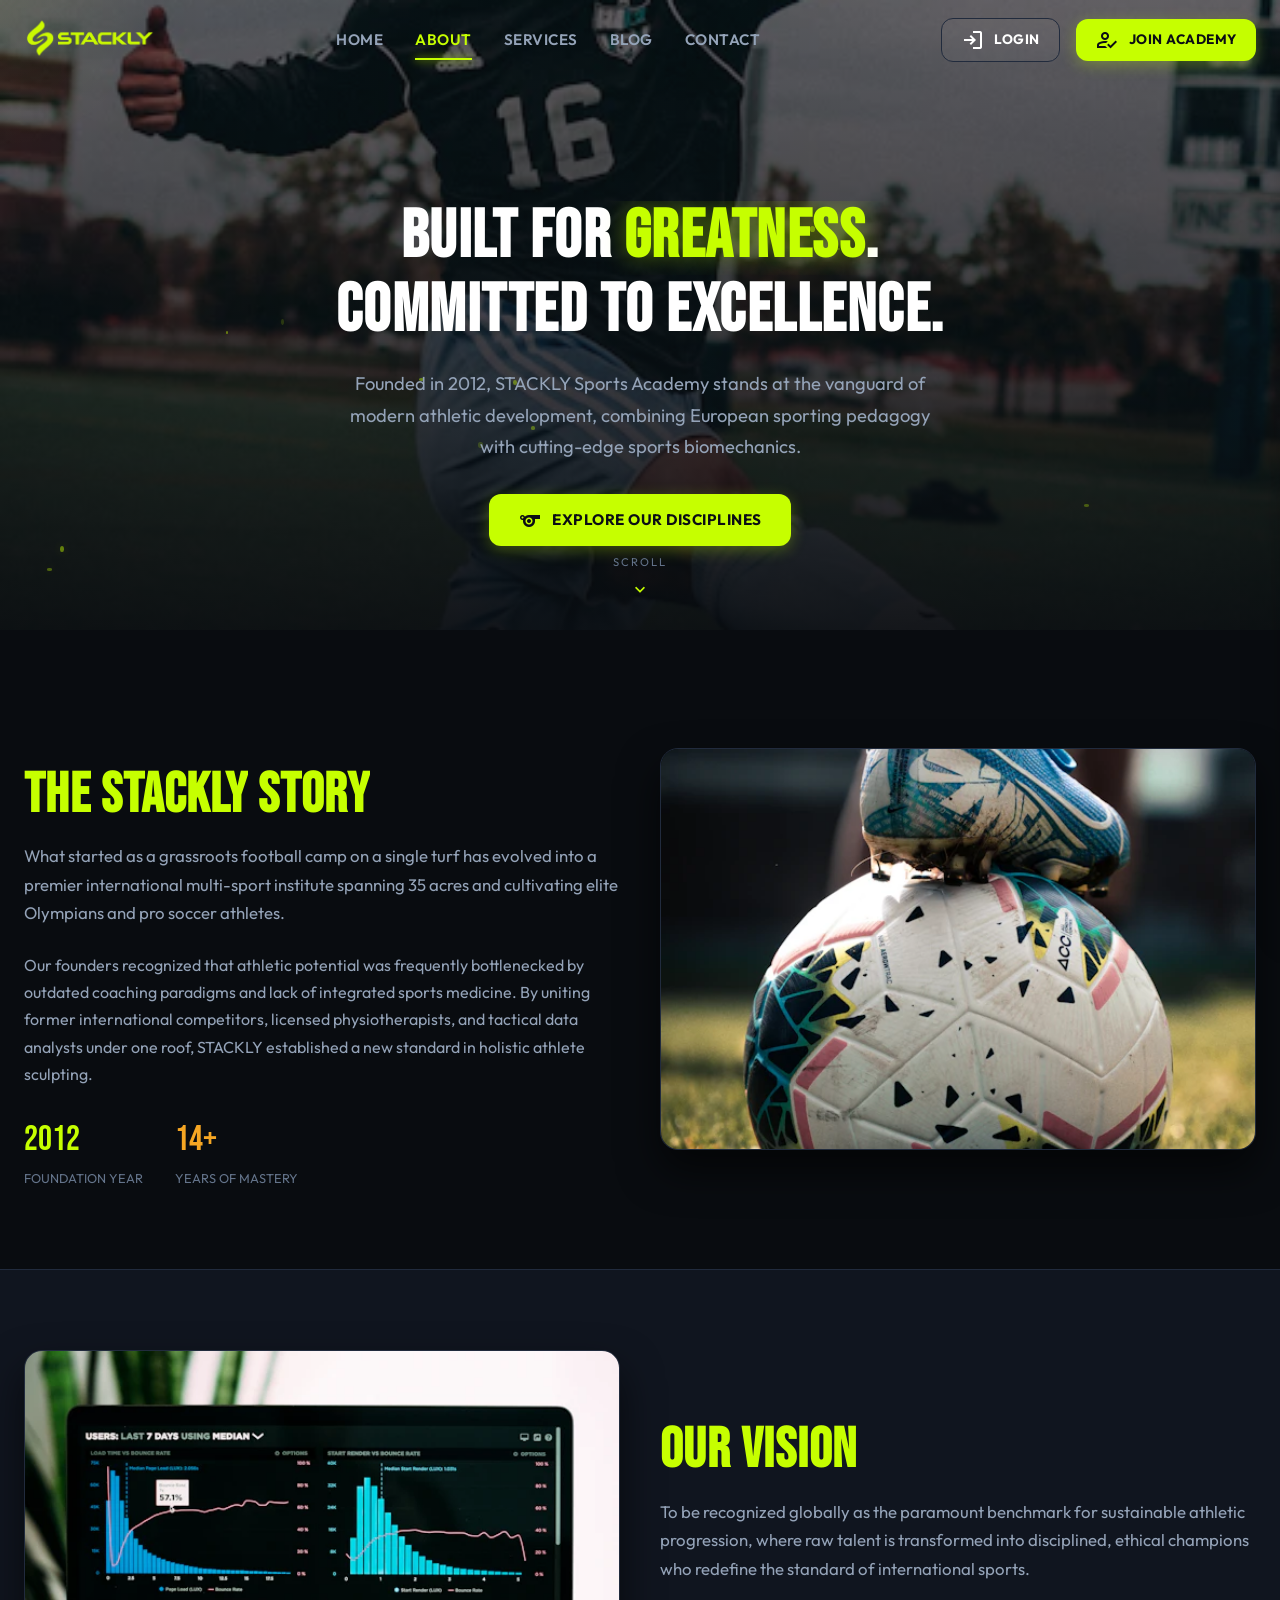
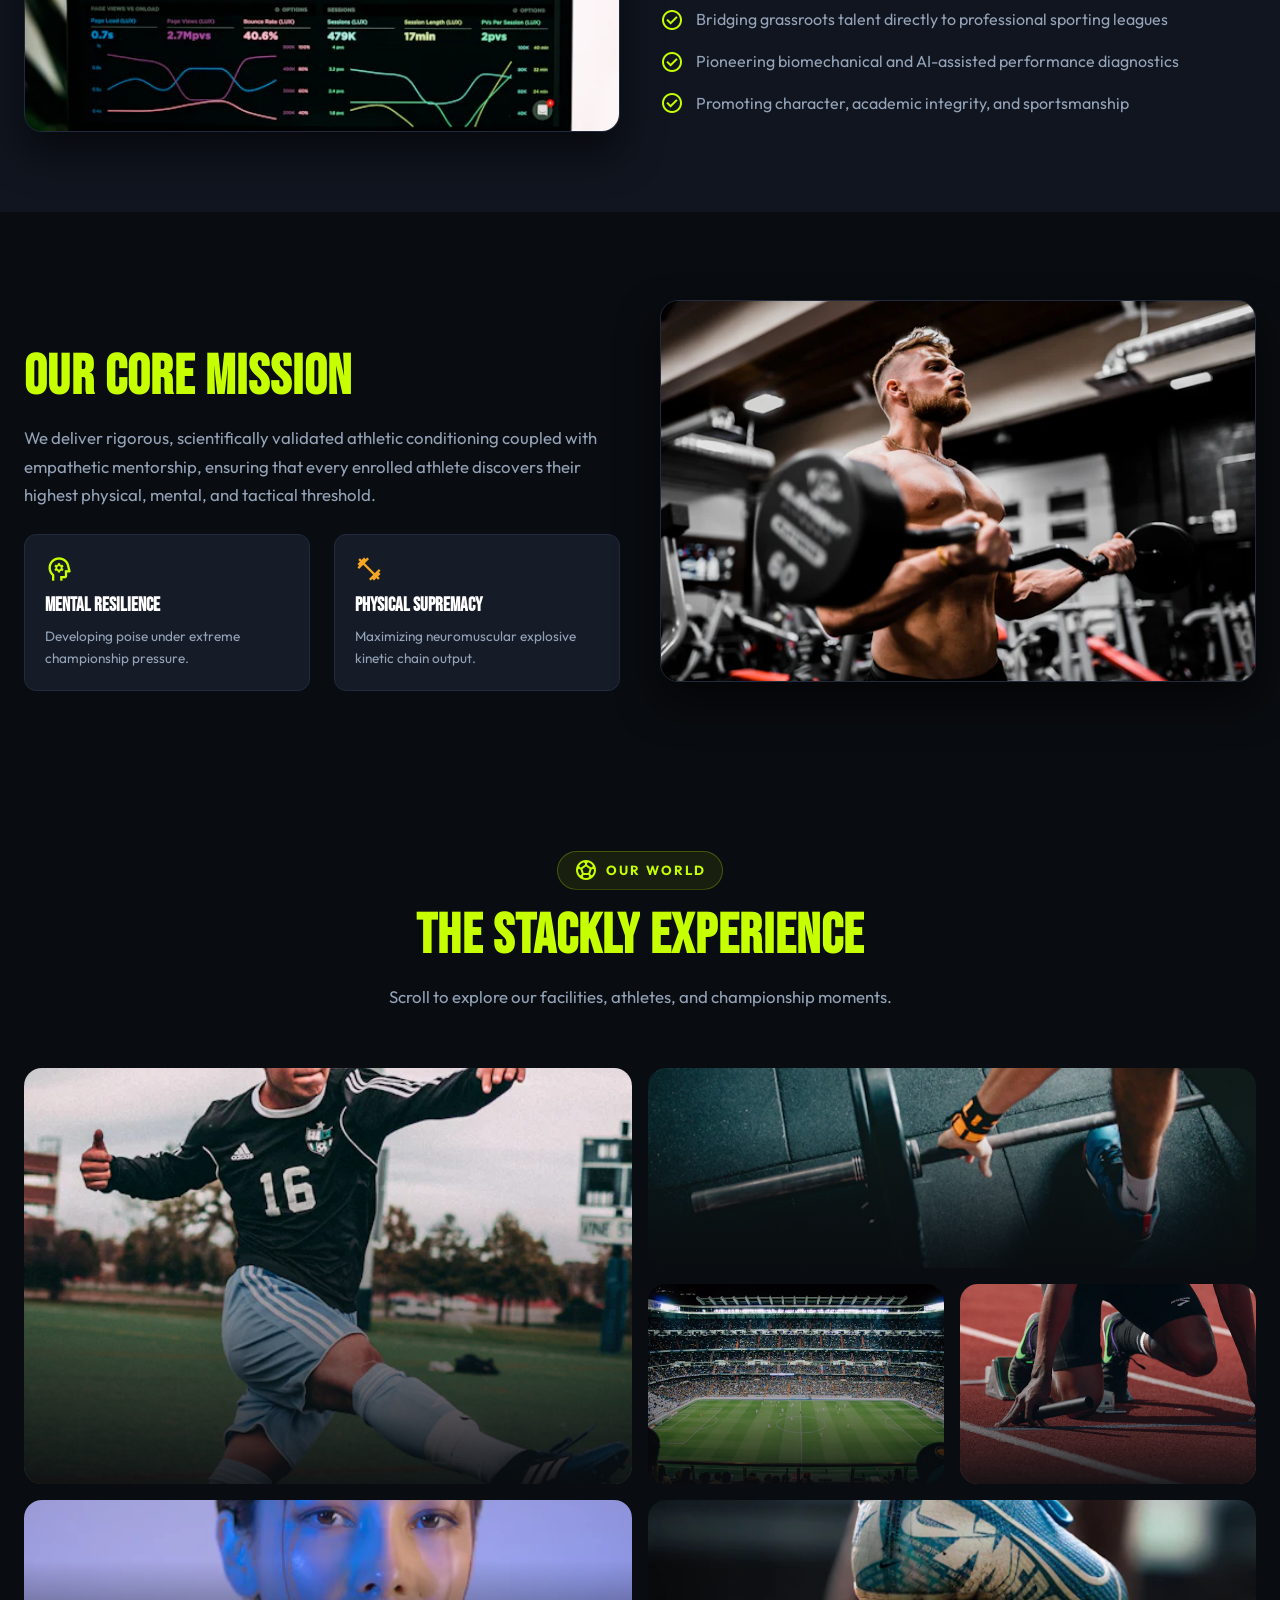
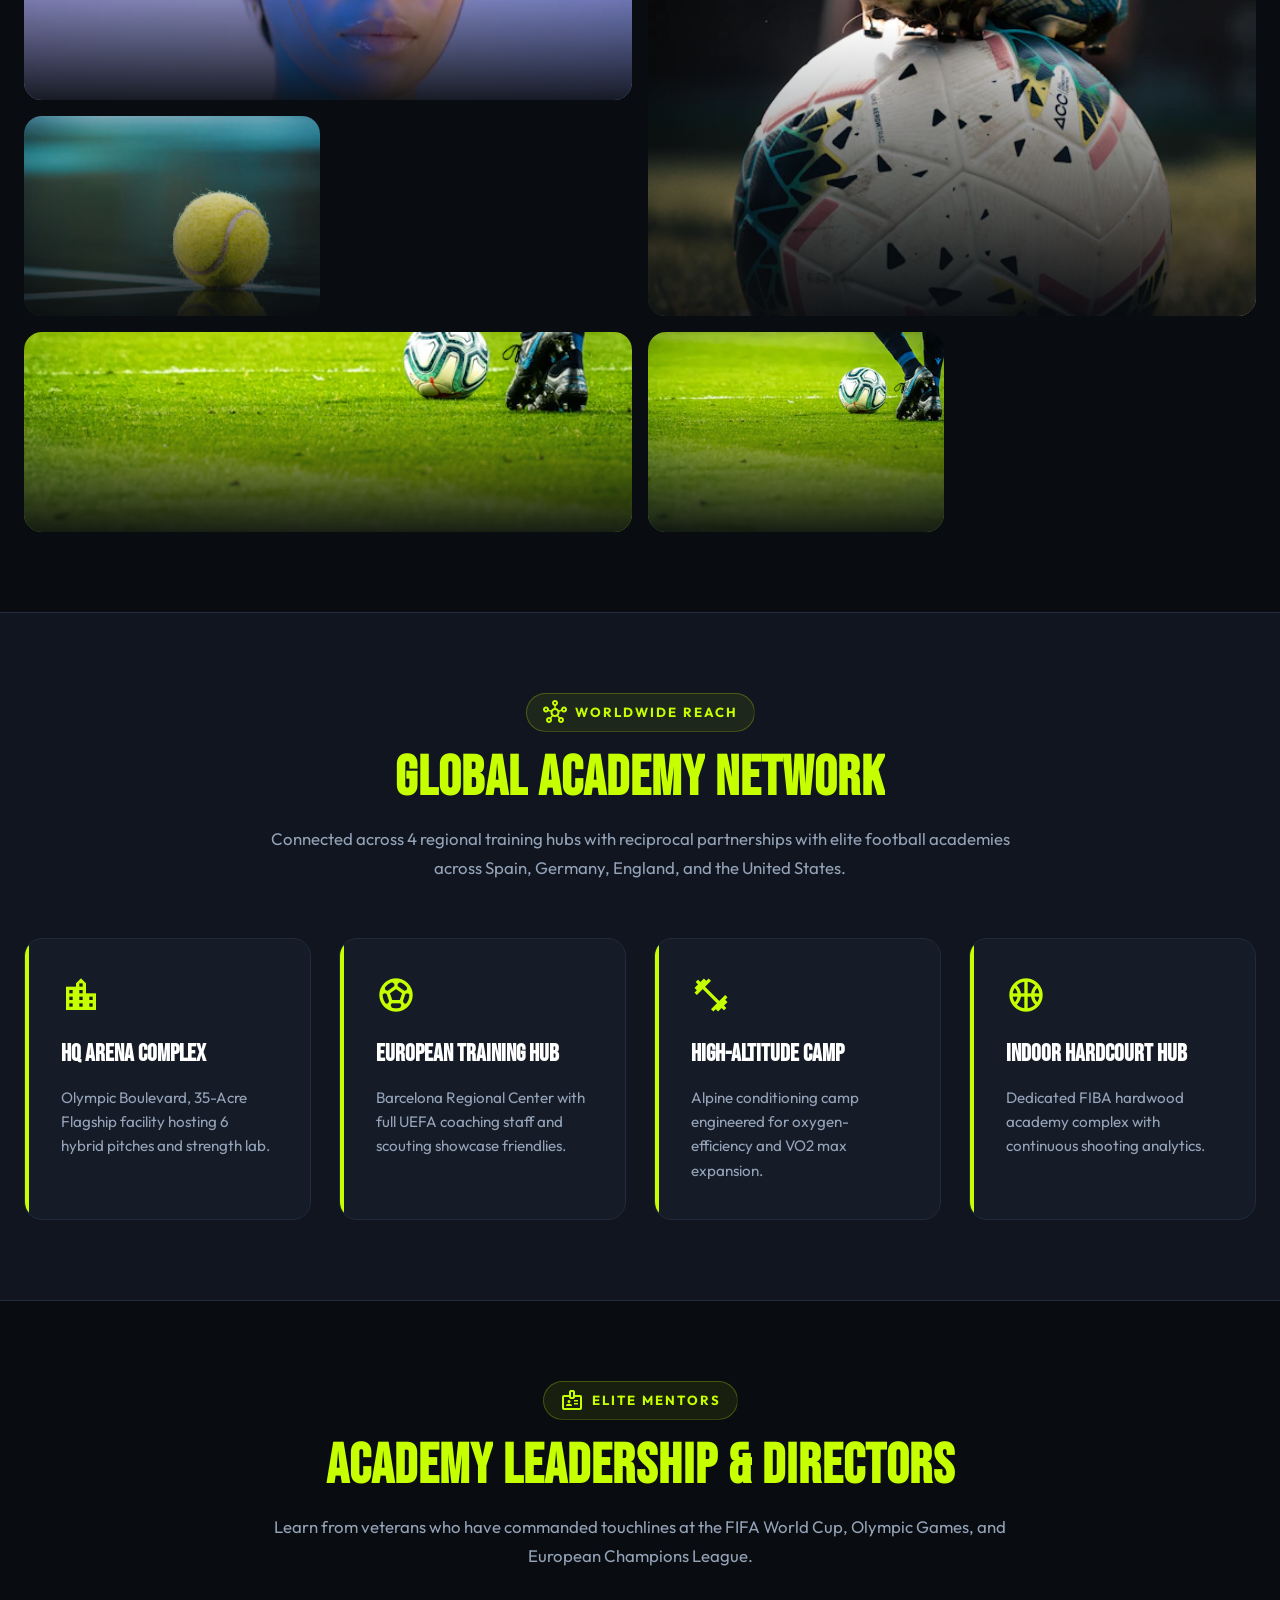
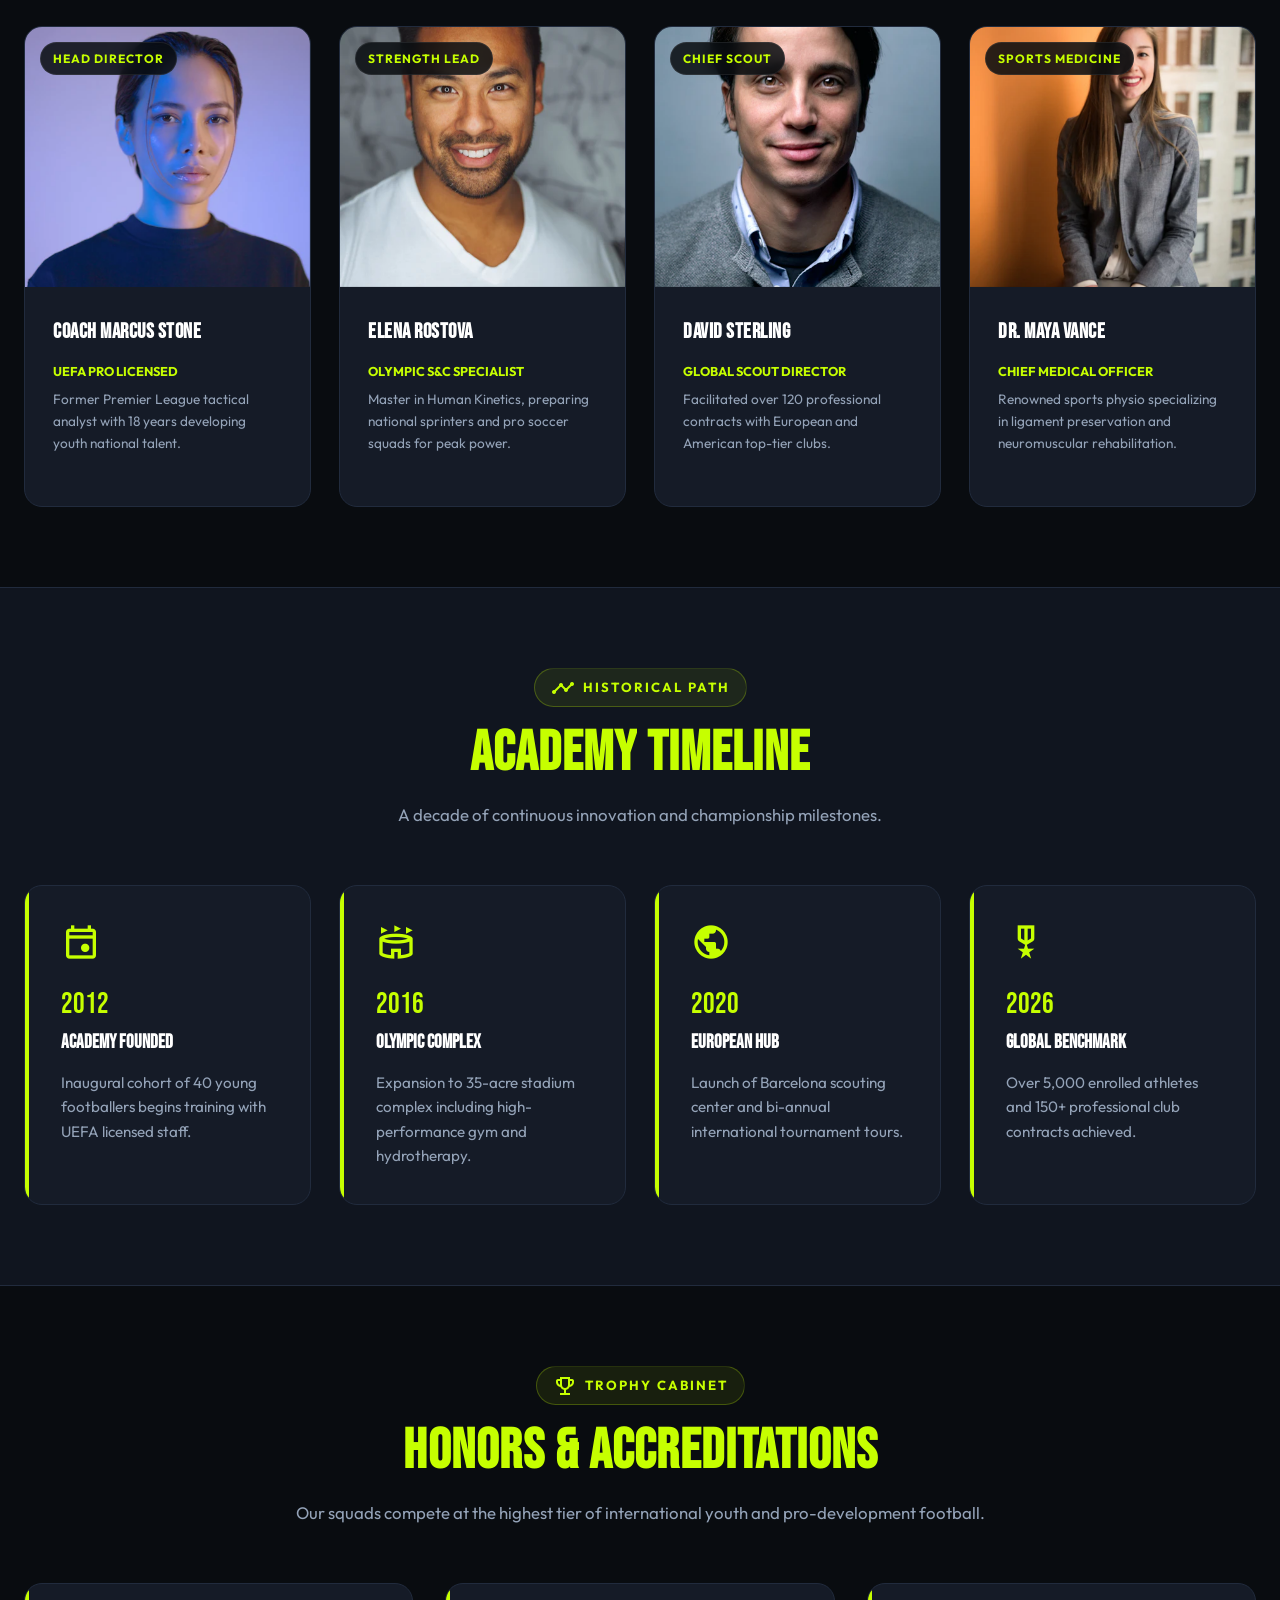
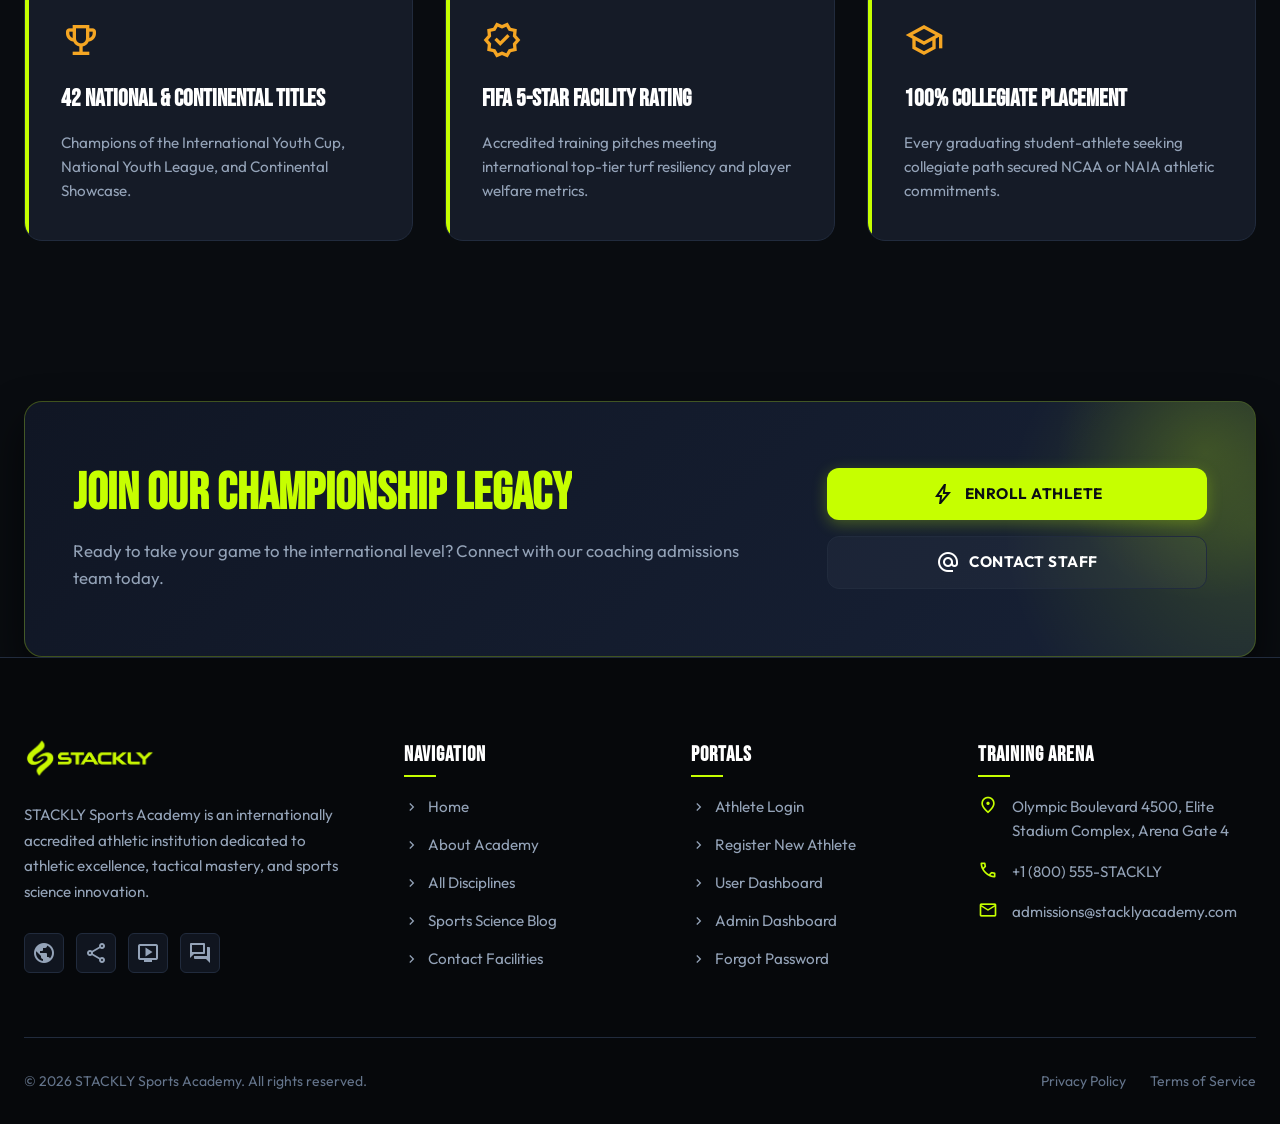
==== about.html @ 06a28fc8 "first commit" ====
<!DOCTYPE html>
<html lang="en">
<head>
  <meta charset="UTF-8">
  <meta name="viewport" content="width=device-width, initial-scale=1.0">
  <title>About STACKLY Sports Academy | Heritage, Vision & Leadership</title>
  <meta name="description" content="Discover STACKLY Sports Academy's mission, history, UEFA-certified leadership, and state-of-the-art facilities dedicated to building global sports leaders.">
  <link rel="stylesheet" href="./css/style.css">
  <link rel="stylesheet" href="./css/responsive.css">
</head>
<body>

  <!-- Reading Scroll Progress Bar -->
  <div id="scroll-progress"></div>

  <!-- Preloader -->
  <div id="preloader">
    <div class="loader-emblem">
      <div class="loader-ring"></div>
      <span class="material-symbols-outlined loader-icon">fitness_center</span>
    </div>
    <div class="loader-text">STACKLY ACADEMY</div>
    <div class="loader-bar"><div class="loader-bar-fill"></div></div>
  </div>

  <!-- Header -->
  <header class="site-header">
    <div class="container header-container">
      <a href="index.html" class="nav-logo">
        <img src="./images/logo-dark.webp" alt="STACKLY Logo" class="nav-logo-img">
      </a>

      <nav class="desktop-nav">
        <a href="index.html" class="nav-link">Home</a>
        <a href="about.html" class="nav-link active">About</a>
        <a href="services.html" class="nav-link">Services</a>
        <a href="blog.html" class="nav-link">Blog</a>
        <a href="contact.html" class="nav-link">Contact</a>
      </nav>

      <div class="header-actions">
        <a href="login.html" class="btn btn-outline btn-sm">
          <span class="material-symbols-outlined">login</span>
          <span>Login</span>
        </a>
        <a href="register.html" class="btn btn-primary btn-sm">
          <span class="material-symbols-outlined">how_to_reg</span>
          <span>Join Academy</span>
        </a>
        <button class="mobile-hamburger" aria-label="Open Mobile Menu">
          <span class="material-symbols-outlined">menu</span>
        </button>
      </div>
    </div>
  </header>

  <!-- Mobile Drawer Menu -->
  <div class="mobile-nav-overlay"></div>
  <div class="mobile-nav-drawer">
    <div class="mobile-drawer-header">
      <a href="index.html" class="nav-logo">
        <img src="./images/logo-dark.webp" alt="STACKLY Logo" class="nav-logo-img">
      </a>
      <button class="mobile-drawer-close" aria-label="Close Menu">
        <span class="material-symbols-outlined">close</span>
      </button>
    </div>

    <div class="mobile-drawer-links">
      <a href="index.html" class="mobile-drawer-link">
        <span class="material-symbols-outlined">home</span>
        <span>Home</span>
      </a>
      <a href="about.html" class="mobile-drawer-link active">
        <span class="material-symbols-outlined">info</span>
        <span>About</span>
      </a>
      <a href="services.html" class="mobile-drawer-link">
        <span class="material-symbols-outlined">sports</span>
        <span>Services</span>
      </a>
      <a href="blog.html" class="mobile-drawer-link">
        <span class="material-symbols-outlined">article</span>
        <span>Blog</span>
      </a>
      <a href="contact.html" class="mobile-drawer-link">
        <span class="material-symbols-outlined">alternate_email</span>
        <span>Contact</span>
      </a>
    </div>

    <div class="mobile-drawer-actions">
      <a href="login.html" class="btn btn-primary" style="width: 100%;">
        <span class="material-symbols-outlined">login</span>
        <span>Login to Portal</span>
      </a>
      <a href="register.html" class="btn btn-outline" style="width: 100%;">
        <span class="material-symbols-outlined">person_add</span>
        <span>Register Athlete</span>
      </a>
    </div>
  </div>

  <main>
    <!-- SECTION 1: Company / Academy Overview Hero with Background Video -->
    <section class="hero-section" style="min-height:70vh; padding-bottom:3rem; position:relative; overflow:hidden;">
      <!-- Background Video -->
      <video class="about-hero-video" autoplay muted loop playsinline poster="./images/hero-athlete.webp" style="position:absolute; inset:0; width:100%; height:100%; object-fit:cover; z-index:0;">
        <source src="https://videos.pexels.com/video-files/4763824/4763824-uhd_2560_1440_25fps.mp4" type="video/mp4">
      </video>
      <!-- Dark overlay with gradient -->
      <div style="position:absolute; inset:0; background:linear-gradient(180deg, rgba(9,12,16,0.6) 0%, rgba(9,12,16,0.75) 50%, rgba(9,12,16,0.95) 100%); z-index:1;"></div>
      <!-- Grid overlay -->
      <div class="hero-bg-grid" style="z-index:1;"></div>
      <!-- Content -->
      <div class="container" style="position:relative; z-index:2; text-align:center; max-width:850px;">
        <div class="section-tag" style="animation: fadeInDown 0.8s ease both;">
          <span class="material-symbols-outlined">stars</span>
          <span>Our Legacy & Heritage</span>
        </div>
        <h1 class="hero-title" style="font-size:clamp(2.5rem, 6vw, 4.2rem); margin-bottom:1.2rem; animation: fadeInUp 0.9s ease 0.2s both;">
          BUILT FOR <span class="glow-text">GREATNESS</span>.<br>COMMITTED TO EXCELLENCE.
        </h1>
        <p class="hero-desc" style="margin:0 auto 2rem auto; animation: fadeInUp 0.9s ease 0.4s both;">
          Founded in 2012, STACKLY Sports Academy stands at the vanguard of modern athletic development, combining European sporting pedagogy with cutting-edge sports biomechanics.
        </p>
        <div style="animation: fadeInUp 0.9s ease 0.6s both;">
          <a href="services.html" class="btn btn-primary">
            <span class="material-symbols-outlined">sports</span>
            <span>Explore Our Disciplines</span>
          </a>
        </div>
      </div>
      <!-- Scroll indicator -->
      <div style="position:absolute; bottom:30px; left:50%; transform:translateX(-50%); z-index:2; animation: bounceDown 2s ease infinite;">
        <div style="display:flex; flex-direction:column; align-items:center; gap:0.5rem;">
          <span style="font-size:0.7rem; letter-spacing:2px; text-transform:uppercase; color:var(--text-muted);">Scroll</span>
          <span class="material-symbols-outlined" style="color:var(--accent-volt); font-size:20px;">expand_more</span>
        </div>
      </div>
    </section>

    <style>
      @keyframes fadeInUp {
        from { opacity:0; transform:translateY(30px); }
        to { opacity:1; transform:translateY(0); }
      }
      @keyframes fadeInDown {
        from { opacity:0; transform:translateY(-20px); }
        to { opacity:1; transform:translateY(0); }
      }
      @keyframes bounceDown {
        0%, 100% { transform:translateX(-50%) translateY(0); }
        50% { transform:translateX(-50%) translateY(8px); }
      }
      /* Pause video when not visible for performance */
      .about-hero-video { transition: opacity 0.5s ease; }
    </style>

    <!-- SECTION 2: History -->
    <section class="section-padding">
      <div class="container">
        <div class="grid-2" style="align-items:center;">
          <div class="reveal-init">
            <div class="section-tag">
              <span class="material-symbols-outlined">history_edu</span>
              <span>Our Genesis</span>
            </div>
            <h2 class="section-title">THE <span>STACKLY</span> STORY</h2>
            <p class="section-subtitle" style="margin-bottom:1.5rem;">
              What started as a grassroots football camp on a single turf has evolved into a premier international multi-sport institute spanning 35 acres and cultivating elite Olympians and pro soccer athletes.
            </p>
            <p style="color:var(--text-secondary); line-height:1.7; margin-bottom:1.5rem;">
              Our founders recognized that athletic potential was frequently bottlenecked by outdated coaching paradigms and lack of integrated sports medicine. By uniting former international competitors, licensed physiotherapists, and tactical data analysts under one roof, STACKLY established a new standard in holistic athlete sculpting.
            </p>
            <div style="display:flex; gap:2rem;">
              <div>
                <div style="font-family:var(--font-heading); font-size:2.2rem; color:var(--accent-volt);">2012</div>
                <div style="font-size:0.8rem; color:var(--text-muted); text-transform:uppercase;">Foundation Year</div>
              </div>
              <div>
                <div style="font-family:var(--font-heading); font-size:2.2rem; color:var(--accent-gold);">14+</div>
                <div style="font-size:0.8rem; color:var(--text-muted); text-transform:uppercase;">Years of Mastery</div>
              </div>
            </div>
          </div>

          <div class="reveal-init">
            <div style="border-radius:var(--radius-lg); overflow:hidden; border:1px solid var(--border-color); box-shadow:var(--shadow-lg);">
              <img src="./images/service-1.webp" alt="Historic football squad training" style="width:100%; height:400px; object-fit:cover;" loading="lazy">
            </div>
          </div>
        </div>
      </div>
    </section>

    <!-- SECTION 3: Vision -->
    <section class="section-padding" style="background:var(--bg-surface); border-top:1px solid var(--border-color);">
      <div class="container">
        <div class="grid-2" style="align-items:center;">
          <div class="reveal-init" style="order:2;">
            <div class="section-tag">
              <span class="material-symbols-outlined">visibility</span>
              <span>Forward Horizon</span>
            </div>
            <h2 class="section-title">OUR <span>VISION</span></h2>
            <p class="section-subtitle" style="margin-bottom:1.5rem;">
              To be recognized globally as the paramount benchmark for sustainable athletic progression, where raw talent is transformed into disciplined, ethical champions who redefine the standard of international sports.
            </p>
            <ul style="display:flex; flex-direction:column; gap:1rem; color:var(--text-secondary);">
              <li style="display:flex; align-items:center; gap:0.75rem;">
                <span class="material-symbols-outlined" style="color:var(--accent-volt);">check_circle</span>
                <span>Bridging grassroots talent directly to professional sporting leagues</span>
              </li>
              <li style="display:flex; align-items:center; gap:0.75rem;">
                <span class="material-symbols-outlined" style="color:var(--accent-volt);">check_circle</span>
                <span>Pioneering biomechanical and AI-assisted performance diagnostics</span>
              </li>
              <li style="display:flex; align-items:center; gap:0.75rem;">
                <span class="material-symbols-outlined" style="color:var(--accent-volt);">check_circle</span>
                <span>Promoting character, academic integrity, and sportsmanship</span>
              </li>
            </ul>
          </div>

          <div class="reveal-init" style="order:1;">
            <div style="border-radius:var(--radius-lg); overflow:hidden; border:1px solid var(--border-color); box-shadow:var(--shadow-lg);">
              <img src="./images/service-4.webp" alt="Tactical visionary sports analysis" style="width:100%; height:380px; object-fit:cover;" loading="lazy">
            </div>
          </div>
        </div>
      </div>
    </section>

    <!-- SECTION 4: Mission -->
    <section class="section-padding">
      <div class="container">
        <div class="grid-2" style="align-items:center;">
          <div class="reveal-init">
            <div class="section-tag">
              <span class="material-symbols-outlined">flag</span>
              <span>Our Purpose</span>
            </div>
            <h2 class="section-title">OUR CORE <span>MISSION</span></h2>
            <p class="section-subtitle" style="margin-bottom:1.5rem;">
              We deliver rigorous, scientifically validated athletic conditioning coupled with empathetic mentorship, ensuring that every enrolled athlete discovers their highest physical, mental, and tactical threshold.
            </p>
            <div class="grid-2" style="gap:1.5rem;">
              <div style="background:var(--bg-card); padding:1.25rem; border-radius:var(--radius-md); border:1px solid var(--border-color);">
                <span class="material-symbols-outlined" style="color:var(--accent-volt); font-size:28px;">psychology</span>
                <h4 style="font-family:var(--font-heading); font-size:1.2rem; color:var(--text-pure); margin-top:0.5rem;">Mental Resilience</h4>
                <p style="font-size:0.85rem; color:var(--text-secondary); margin-top:0.3rem;">Developing poise under extreme championship pressure.</p>
              </div>
              <div style="background:var(--bg-card); padding:1.25rem; border-radius:var(--radius-md); border:1px solid var(--border-color);">
                <span class="material-symbols-outlined" style="color:var(--accent-gold); font-size:28px;">fitness_center</span>
                <h4 style="font-family:var(--font-heading); font-size:1.2rem; color:var(--text-pure); margin-top:0.5rem;">Physical Supremacy</h4>
                <p style="font-size:0.85rem; color:var(--text-secondary); margin-top:0.3rem;">Maximizing neuromuscular explosive kinetic chain output.</p>
              </div>
            </div>
          </div>

          <div class="reveal-init">
            <div style="border-radius:var(--radius-lg); overflow:hidden; border:1px solid var(--border-color); box-shadow:var(--shadow-lg);">
              <img src="./images/athlete-lifting.webp" alt="Athlete training mission" style="width:100%; height:380px; object-fit:cover;" loading="lazy">
            </div>
          </div>
        </div>
      </div>
    </section>

    <!-- SECTION 5: BENTO GALLERY - Scroll Scrubbed Sports Grid -->
    <section class="bento-section">
      <div class="container">
        <div class="section-header">
          <div class="section-tag">
            <span class="material-symbols-outlined">sports_soccer</span>
            <span>Our World</span>
          </div>
          <h2 class="section-title">THE STACKLY <span>EXPERIENCE</span></h2>
          <p class="section-subtitle">Scroll to explore our facilities, athletes, and championship moments.</p>
        </div>

        <div class="bento-grid" id="bentoGrid">
          <!-- Large Featured Card -->
          <div class="bento-card bento-large" data-speed="0.8">
            <img src="./images/hero-athlete.webp" alt="Athlete training" loading="lazy">
            <div class="bento-card-overlay"></div>
            <div class="bento-card-content">
              <span class="bento-card-tag">Featured</span>
              <h3>Elite Training Sessions</h3>
              <p>UEFA-certified coaching on FIFA-standard hybrid pitches</p>
            </div>
          </div>

          <!-- Medium Card -->
          <div class="bento-card bento-medium" data-speed="1.2">
            <img src="./images/service-2.webp" alt="Strength training" loading="lazy">
            <div class="bento-card-overlay"></div>
            <div class="bento-card-content">
              <span class="bento-card-tag">Strength</span>
              <h3>Olympic Strength Lab</h3>
            </div>
          </div>

          <!-- Small Card -->
          <div class="bento-card bento-small" data-speed="0.6">
            <img src="./images/arena-1.webp" alt="FIFA Arena" loading="lazy">
            <div class="bento-card-overlay"></div>
            <div class="bento-card-content">
              <span class="bento-card-tag">Facility</span>
              <h3>FIFA Arena A</h3>
            </div>
          </div>

          <!-- Small Card -->
          <div class="bento-card bento-small" data-speed="1.4">
            <img src="./images/service-6.webp" alt="Speed training" loading="lazy">
            <div class="bento-card-overlay"></div>
            <div class="bento-card-content">
              <span class="bento-card-tag">Speed</span>
              <h3>Sprint Lab</h3>
            </div>
          </div>

          <!-- Medium Card -->
          <div class="bento-card bento-medium" data-speed="0.9">
            <img src="./images/coach-1.webp" alt="Coach Marcus" loading="lazy">
            <div class="bento-card-overlay"></div>
            <div class="bento-card-content">
              <span class="bento-card-tag">Leadership</span>
              <h3>Coach Marcus Stone</h3>
              <p>UEFA Pro Licensed Head Director</p>
            </div>
          </div>

          <!-- Large Card -->
          <div class="bento-card bento-large" data-speed="1.1">
            <img src="./images/service-1.webp" alt="Football match" loading="lazy">
            <div class="bento-card-overlay"></div>
            <div class="bento-card-content">
              <span class="bento-card-tag">Matchday</span>
              <h3>Championship Fixtures</h3>
              <p>International youth tournaments and pro showcase friendlies</p>
            </div>
          </div>

          <!-- Small Card -->
          <div class="bento-card bento-small" data-speed="0.7">
            <img src="./images/arena-3.webp" alt="Basketball court" loading="lazy">
            <div class="bento-card-overlay"></div>
            <div class="bento-card-content">
              <span class="bento-card-tag">Basketball</span>
              <h3>Hardcourt Dome</h3>
            </div>
          </div>

          <!-- Medium Card -->
          <div class="bento-card bento-medium" data-speed="1.3">
            <img src="./images/service-5.webp" alt="Goalkeeper training" loading="lazy">
            <div class="bento-card-overlay"></div>
            <div class="bento-card-content">
              <span class="bento-card-tag">Specialist</span>
              <h3>Goalkeeper Academy</h3>
              <p>Elite shot-stopping and distribution masterclass</p>
            </div>
          </div>

          <!-- Small Card -->
          <div class="bento-card bento-small" data-speed="0.5">
            <img src="./images/arena-4.webp" alt="Floodlit turf" loading="lazy">
            <div class="bento-card-overlay"></div>
            <div class="bento-card-content">
              <span class="bento-card-tag">Night</span>
              <h3>Floodlit Complex</h3>
            </div>
          </div>
        </div>
      </div>
    </section>

    <!-- SECTION 6: Sports Academy Network & Infrastructure -->
    <section class="section-padding" style="background:var(--bg-surface); border-top:1px solid var(--border-color); border-bottom:1px solid var(--border-color);">
      <div class="container">
        <div class="section-header reveal-init">
          <div class="section-tag">
            <span class="material-symbols-outlined">hub</span>
            <span>Worldwide Reach</span>
          </div>
          <h2 class="section-title">GLOBAL ACADEMY <span>NETWORK</span></h2>
          <p class="section-subtitle">
            Connected across 4 regional training hubs with reciprocal partnerships with elite football academies across Spain, Germany, England, and the United States.
          </p>
        </div>

        <div class="grid-4">
          <div class="safety-card reveal-init">
            <span class="material-symbols-outlined safety-icon">location_city</span>
            <h3 class="safety-title">HQ Arena Complex</h3>
            <p class="safety-desc">Olympic Boulevard, 35-Acre Flagship facility hosting 6 hybrid pitches and strength lab.</p>
          </div>
          <div class="safety-card reveal-init">
            <span class="material-symbols-outlined safety-icon">sports_soccer</span>
            <h3 class="safety-title">European Training Hub</h3>
            <p class="safety-desc">Barcelona Regional Center with full UEFA coaching staff and scouting showcase friendlies.</p>
          </div>
          <div class="safety-card reveal-init">
            <span class="material-symbols-outlined safety-icon">fitness_center</span>
            <h3 class="safety-title">High-Altitude Camp</h3>
            <p class="safety-desc">Alpine conditioning camp engineered for oxygen-efficiency and VO2 max expansion.</p>
          </div>
          <div class="safety-card reveal-init">
            <span class="material-symbols-outlined safety-icon">sports_basketball</span>
            <h3 class="safety-title">Indoor Hardcourt Hub</h3>
            <p class="safety-desc">Dedicated FIBA hardwood academy complex with continuous shooting analytics.</p>
          </div>
        </div>
      </div>
    </section>

    <!-- SECTION 6: Leadership & Elite Coaching Staff -->
    <section class="section-padding">
      <div class="container">
        <div class="section-header reveal-init">
          <div class="section-tag">
            <span class="material-symbols-outlined">badge</span>
            <span>Elite Mentors</span>
          </div>
          <h2 class="section-title">ACADEMY <span>LEADERSHIP</span> & DIRECTORS</h2>
          <p class="section-subtitle">
            Learn from veterans who have commanded touchlines at the FIFA World Cup, Olympic Games, and European Champions League.
          </p>
        </div>

        <div class="grid-4">
          <!-- Coach 1 -->
          <div class="service-card reveal-init">
            <div class="service-card-media" style="height:260px;">
              <img src="./images/coach-1.webp" alt="Coach Marcus Stone portrait" class="service-card-img" loading="lazy">
              <span class="service-card-badge">Head Director</span>
            </div>
            <div class="service-card-body">
              <h3 class="service-card-title" style="font-size:1.3rem;">Coach Marcus Stone</h3>
              <div style="font-size:0.8rem; color:var(--accent-volt); font-weight:700; text-transform:uppercase; margin-bottom:0.5rem;">UEFA Pro Licensed</div>
              <p class="service-card-desc" style="font-size:0.85rem;">Former Premier League tactical analyst with 18 years developing youth national talent.</p>
            </div>
          </div>

          <!-- Coach 2 -->
          <div class="service-card reveal-init">
            <div class="service-card-media" style="height:260px;">
              <img src="./images/coach-2.webp" alt="Elena Rostova portrait" class="service-card-img" loading="lazy">
              <span class="service-card-badge">Strength Lead</span>
            </div>
            <div class="service-card-body">
              <h3 class="service-card-title" style="font-size:1.3rem;">Elena Rostova</h3>
              <div style="font-size:0.8rem; color:var(--accent-volt); font-weight:700; text-transform:uppercase; margin-bottom:0.5rem;">Olympic S&C Specialist</div>
              <p class="service-card-desc" style="font-size:0.85rem;">Master in Human Kinetics, preparing national sprinters and pro soccer squads for peak power.</p>
            </div>
          </div>

          <!-- Coach 3 -->
          <div class="service-card reveal-init">
            <div class="service-card-media" style="height:260px;">
              <img src="./images/coach-3.webp" alt="David Sterling portrait" class="service-card-img" loading="lazy">
              <span class="service-card-badge">Chief Scout</span>
            </div>
            <div class="service-card-body">
              <h3 class="service-card-title" style="font-size:1.3rem;">David Sterling</h3>
              <div style="font-size:0.8rem; color:var(--accent-volt); font-weight:700; text-transform:uppercase; margin-bottom:0.5rem;">Global Scout Director</div>
              <p class="service-card-desc" style="font-size:0.85rem;">Facilitated over 120 professional contracts with European and American top-tier clubs.</p>
            </div>
          </div>

          <!-- Coach 4 -->
          <div class="service-card reveal-init">
            <div class="service-card-media" style="height:260px;">
              <img src="./images/coach-4.webp" alt="Dr. Maya Vance portrait" class="service-card-img" loading="lazy">
              <span class="service-card-badge">Sports Medicine</span>
            </div>
            <div class="service-card-body">
              <h3 class="service-card-title" style="font-size:1.3rem;">Dr. Maya Vance</h3>
              <div style="font-size:0.8rem; color:var(--accent-volt); font-weight:700; text-transform:uppercase; margin-bottom:0.5rem;">Chief Medical Officer</div>
              <p class="service-card-desc" style="font-size:0.85rem;">Renowned sports physio specializing in ligament preservation and neuromuscular rehabilitation.</p>
            </div>
          </div>
        </div>
      </div>
    </section>

    <!-- SECTION 7: Timeline of Milestones -->
    <section class="section-padding" style="background:var(--bg-surface); border-top:1px solid var(--border-color); border-bottom:1px solid var(--border-color);">
      <div class="container">
        <div class="section-header reveal-init">
          <div class="section-tag">
            <span class="material-symbols-outlined">timeline</span>
            <span>Historical Path</span>
          </div>
          <h2 class="section-title">ACADEMY <span>TIMELINE</span></h2>
          <p class="section-subtitle">A decade of continuous innovation and championship milestones.</p>
        </div>

        <div class="grid-4">
          <div class="safety-card reveal-init">
            <span class="material-symbols-outlined safety-icon" style="color:var(--accent-volt);">event</span>
            <div style="font-family:var(--font-heading); font-size:1.8rem; color:var(--accent-volt);">2012</div>
            <h4 class="safety-title" style="font-size:1.2rem;">Academy Founded</h4>
            <p class="safety-desc">Inaugural cohort of 40 young footballers begins training with UEFA licensed staff.</p>
          </div>

          <div class="safety-card reveal-init">
            <span class="material-symbols-outlined safety-icon" style="color:var(--accent-volt);">stadium</span>
            <div style="font-family:var(--font-heading); font-size:1.8rem; color:var(--accent-volt);">2016</div>
            <h4 class="safety-title" style="font-size:1.2rem;">Olympic Complex</h4>
            <p class="safety-desc">Expansion to 35-acre stadium complex including high-performance gym and hydrotherapy.</p>
          </div>

          <div class="safety-card reveal-init">
            <span class="material-symbols-outlined safety-icon" style="color:var(--accent-volt);">public</span>
            <div style="font-family:var(--font-heading); font-size:1.8rem; color:var(--accent-volt);">2020</div>
            <h4 class="safety-title" style="font-size:1.2rem;">European Hub</h4>
            <p class="safety-desc">Launch of Barcelona scouting center and bi-annual international tournament tours.</p>
          </div>

          <div class="safety-card reveal-init">
            <span class="material-symbols-outlined safety-icon" style="color:var(--accent-volt);">military_tech</span>
            <div style="font-family:var(--font-heading); font-size:1.8rem; color:var(--accent-volt);">2026</div>
            <h4 class="safety-title" style="font-size:1.2rem;">Global Benchmark</h4>
            <p class="safety-desc">Over 5,000 enrolled athletes and 150+ professional club contracts achieved.</p>
          </div>
        </div>
      </div>
    </section>

    <!-- SECTION 8: Achievements & Trophy Cabinet -->
    <section class="section-padding">
      <div class="container">
        <div class="section-header reveal-init">
          <div class="section-tag">
            <span class="material-symbols-outlined">emoji_events</span>
            <span>Trophy Cabinet</span>
          </div>
          <h2 class="section-title">HONORS & <span>ACCREDITATIONS</span></h2>
          <p class="section-subtitle">Our squads compete at the highest tier of international youth and pro-development football.</p>
        </div>

        <div class="grid-3">
          <div class="safety-card reveal-init">
            <span class="material-symbols-outlined safety-icon" style="color:var(--accent-gold);">trophy</span>
            <h3 class="safety-title">42 National & Continental Titles</h3>
            <p class="safety-desc">Champions of the International Youth Cup, National Youth League, and Continental Showcase.</p>
          </div>

          <div class="safety-card reveal-init">
            <span class="material-symbols-outlined safety-icon" style="color:var(--accent-gold);">verified</span>
            <h3 class="safety-title">FIFA 5-Star Facility Rating</h3>
            <p class="safety-desc">Accredited training pitches meeting international top-tier turf resiliency and player welfare metrics.</p>
          </div>

          <div class="safety-card reveal-init">
            <span class="material-symbols-outlined safety-icon" style="color:var(--accent-gold);">school</span>
            <h3 class="safety-title">100% Collegiate Placement</h3>
            <p class="safety-desc">Every graduating student-athlete seeking collegiate path secured NCAA or NAIA athletic commitments.</p>
          </div>
        </div>
      </div>
    </section>

    <!-- SECTION 9: CTA Banner -->
    <section class="section-padding" style="padding-bottom:0;">
      <div class="container">
        <div class="cta-banner reveal-init">
          <div class="cta-grid">
            <div>
              <h2 class="cta-title">JOIN OUR <span>CHAMPIONSHIP</span> LEGACY</h2>
              <p class="cta-desc">
                Ready to take your game to the international level? Connect with our coaching admissions team today.
              </p>
            </div>
            <div class="cta-actions">
              <a href="register.html" class="btn btn-primary" style="width:100%;">
                <span class="material-symbols-outlined">bolt</span>
                <span>Enroll Athlete</span>
              </a>
              <a href="contact.html" class="btn btn-outline" style="width:100%;">
                <span class="material-symbols-outlined">alternate_email</span>
                <span>Contact Staff</span>
              </a>
            </div>
          </div>
        </div>
      </div>
    </section>
  </main>

  <!-- Site Footer -->
  <footer class="site-footer">
    <div class="container">
      <div class="footer-grid">
        <div class="footer-brand">
          <a href="index.html" class="nav-logo">
            <img src="./images/logo-dark.webp" alt="STACKLY Logo" class="nav-logo-img">
          </a>
          <p>
            STACKLY Sports Academy is an internationally accredited athletic institution dedicated to athletic excellence, tactical mastery, and sports science innovation.
          </p>
          <div class="footer-social-list">
            <a href="404.html" class="footer-social-btn" aria-label="Social Link 1"><span class="material-symbols-outlined">public</span></a>
            <a href="404.html" class="footer-social-btn" aria-label="Social Link 2"><span class="material-symbols-outlined">share</span></a>
            <a href="404.html" class="footer-social-btn" aria-label="Social Link 3"><span class="material-symbols-outlined">ondemand_video</span></a>
            <a href="404.html" class="footer-social-btn" aria-label="Social Link 4"><span class="material-symbols-outlined">forum</span></a>
          </div>
        </div>

        <div>
          <h4 class="footer-column-title">Navigation</h4>
          <div class="footer-links-list">
            <a href="index.html" class="footer-link"><span class="material-symbols-outlined" style="font-size:16px;">chevron_right</span>Home</a>
            <a href="about.html" class="footer-link"><span class="material-symbols-outlined" style="font-size:16px;">chevron_right</span>About Academy</a>
            <a href="services.html" class="footer-link"><span class="material-symbols-outlined" style="font-size:16px;">chevron_right</span>All Disciplines</a>
            <a href="blog.html" class="footer-link"><span class="material-symbols-outlined" style="font-size:16px;">chevron_right</span>Sports Science Blog</a>
            <a href="contact.html" class="footer-link"><span class="material-symbols-outlined" style="font-size:16px;">chevron_right</span>Contact Facilities</a>
          </div>
        </div>

        <div>
          <h4 class="footer-column-title">Portals</h4>
          <div class="footer-links-list">
            <a href="login.html" class="footer-link"><span class="material-symbols-outlined" style="font-size:16px;">chevron_right</span>Athlete Login</a>
            <a href="register.html" class="footer-link"><span class="material-symbols-outlined" style="font-size:16px;">chevron_right</span>Register New Athlete</a>
            <a href="user-dashboard.html" class="footer-link"><span class="material-symbols-outlined" style="font-size:16px;">chevron_right</span>User Dashboard</a>
            <a href="admin-dashboard.html" class="footer-link"><span class="material-symbols-outlined" style="font-size:16px;">chevron_right</span>Admin Dashboard</a>
            <a href="404.html" class="footer-link"><span class="material-symbols-outlined" style="font-size:16px;">chevron_right</span>Forgot Password</a>
          </div>
        </div>

        <div>
          <h4 class="footer-column-title">Training Arena</h4>
          <div class="footer-contact-item">
            <span class="material-symbols-outlined">location_on</span>
            <span>Olympic Boulevard 4500, Elite Stadium Complex, Arena Gate 4</span>
          </div>
          <div class="footer-contact-item">
            <span class="material-symbols-outlined">call</span>
            <span>+1 (800) 555-STACKLY</span>
          </div>
          <div class="footer-contact-item">
            <span class="material-symbols-outlined">mail</span>
            <span>admissions@stacklyacademy.com</span>
          </div>
        </div>
      </div>

      <div class="footer-bottom">
        <div>&copy; 2026 STACKLY Sports Academy. All rights reserved.</div>
        <div style="display:flex; gap:1.5rem;">
          <a href="404.html" style="color:var(--text-muted);">Privacy Policy</a>
          <a href="404.html" style="color:var(--text-muted);">Terms of Service</a>
        </div>
      </div>
    </div>
  </footer>

  <script src="./js/main.js"></script>

</body>
</html>
---- css/style.css ----
/* ==========================================================================
   STACKLY SPORTS ACADEMY - CORE STYLESHEET
   Pure CSS3, Zero Frameworks, No Emojis, Material Icons Only
   ========================================================================== */

@import url('https://fonts.googleapis.com/css2?family=Outfit:wght@300;400;500;600;700;800;900&family=Bebas+Neue&display=swap');
@import url('https://fonts.googleapis.com/css2?family=Material+Symbols+Outlined:opsz,wght,FILL,GRAD@20..48,100..700,0..1,-50..200');

/* --- Root Variables & Theme Tokens --- */
:root {
  --bg-dark: #090c10;
  --bg-surface: #10151f;
  --bg-card: #151b27;
  --bg-card-hover: #1c2435;
  --border-color: #212b3d;
  --border-light: rgba(255, 255, 255, 0.08);

  --accent-volt: #c6ff00;
  --accent-volt-glow: rgba(198, 255, 0, 0.28);
  --accent-gold: #f5a623;
  --accent-cyan: #06b6d4;
  --accent-orange: #ff5722;
  --accent-red: #ef4444;
  --accent-green: #10b981;

  --text-pure: #ffffff;
  --text-primary: #f1f5f9;
  --text-secondary: #94a3b8;
  --text-muted: #64748b;

  --font-main: 'Outfit', -apple-system, BlinkMacSystemFont, sans-serif;
  --font-heading: 'Bebas Neue', 'Outfit', sans-serif;

  --radius-sm: 6px;
  --radius-md: 12px;
  --radius-lg: 18px;
  --radius-full: 9999px;

  --transition-fast: 0.2s cubic-bezier(0.16, 1, 0.3, 1);
  --transition-smooth: 0.35s cubic-bezier(0.16, 1, 0.3, 1);
  --transition-slow: 0.6s cubic-bezier(0.16, 1, 0.3, 1);

  --shadow-sm: 0 4px 12px rgba(0, 0, 0, 0.25);
  --shadow-md: 0 10px 25px rgba(0, 0, 0, 0.4);
  --shadow-lg: 0 20px 40px rgba(0, 0, 0, 0.6);
  --shadow-glow: 0 0 25px var(--accent-volt-glow);
}

/* --- Global Reset & Base Setup --- */
*, *::before, *::after {
  box-sizing: border-box;
  margin: 0;
  padding: 0;
}

html {
  scroll-behavior: smooth;
  font-size: 16px;
  -webkit-text-size-adjust: 100%;
}

body {
  font-family: var(--font-main);
  background-color: var(--bg-dark);
  color: var(--text-primary);
  line-height: 1.6;
  overflow-x: hidden;
  min-height: 100vh;
  position: relative;
}

body.menu-open {
  overflow: hidden !important;
}

img, picture, video, canvas, svg {
  display: block;
  max-width: 100%;
  height: auto;
}

a {
  color: inherit;
  text-decoration: none;
  transition: color var(--transition-fast);
}

button, input, select, textarea {
  font: inherit;
  color: inherit;
  background: transparent;
  border: none;
  outline: none;
}

button {
  cursor: pointer;
}

ul, ol {
  list-style: none;
}

/* Material Symbols Standard Reset */
.material-symbols-outlined {
  font-family: 'Material Symbols Outlined' !important;
  font-weight: normal;
  font-style: normal;
  font-size: 24px;
  line-height: 1;
  letter-spacing: normal;
  text-transform: none;
  display: inline-block;
  white-space: nowrap;
  word-wrap: normal;
  direction: ltr;
  -webkit-font-smoothing: antialiased;
  text-rendering: optimizeLegibility;
  font-variation-settings: 'FILL' 0, 'wght' 400, 'GRAD' 0, 'opsz' 24;
  vertical-align: middle;
}

/* --- Reading Scroll Progress Bar --- */
#scroll-progress {
  position: fixed;
  top: 0;
  left: 0;
  height: 3px;
  background: linear-gradient(90deg, var(--accent-volt), var(--accent-gold), var(--accent-cyan));
  width: 0%;
  z-index: 99999;
  transition: width 0.1s linear;
}

/* --- Preloader --- */
#preloader {
  position: fixed;
  inset: 0;
  background: var(--bg-dark);
  z-index: 99998;
  display: flex;
  flex-direction: column;
  align-items: center;
  justify-content: center;
  gap: 1.5rem;
  transition: opacity 0.5s ease, visibility 0.5s ease;
}

#preloader.fade-out {
  opacity: 0;
  visibility: hidden;
}

.loader-emblem {
  position: relative;
  width: 80px;
  height: 80px;
  display: flex;
  align-items: center;
  justify-content: center;
}

.loader-ring {
  position: absolute;
  inset: 0;
  border: 3px solid rgba(198, 255, 0, 0.15);
  border-top-color: var(--accent-volt);
  border-radius: 50%;
  animation: spin 1s infinite linear;
}

.loader-icon {
  color: var(--accent-volt);
  font-size: 36px;
  animation: pulseAthlete 1.5s infinite ease-in-out;
}

.loader-text {
  font-family: var(--font-heading);
  letter-spacing: 3px;
  font-size: 1.25rem;
  color: var(--text-pure);
  text-transform: uppercase;
}

.loader-bar {
  width: 180px;
  height: 4px;
  background: var(--bg-card);
  border-radius: var(--radius-full);
  overflow: hidden;
  position: relative;
}

.loader-bar-fill {
  position: absolute;
  left: -50%;
  width: 50%;
  height: 100%;
  background: var(--accent-volt);
  border-radius: var(--radius-full);
  animation: loaderProgress 1.2s infinite ease-in-out;
}

@keyframes spin {
  to { transform: rotate(360deg); }
}

@keyframes pulseAthlete {
  0%, 100% { transform: scale(0.9); opacity: 0.8; }
  50% { transform: scale(1.1); opacity: 1; filter: drop-shadow(0 0 12px var(--accent-volt)); }
}

@keyframes loaderProgress {
  0% { left: -50%; width: 30%; }
  50% { left: 35%; width: 50%; }
  100% { left: 100%; width: 30%; }
}

/* --- Container & Layout Helpers --- */
.container {
  width: 100%;
  max-width: 1280px;
  margin-left: auto;
  margin-right: auto;
  padding-left: 1.5rem;
  padding-right: 1.5rem;
}

.section-padding {
  padding-top: 5rem;
  padding-bottom: 5rem;
}

.section-header {
  text-align: center;
  max-width: 760px;
  margin: 0 auto 3.5rem auto;
}

.section-tag {
  display: inline-flex;
  align-items: center;
  gap: 0.5rem;
  font-size: 0.825rem;
  font-weight: 700;
  letter-spacing: 2px;
  text-transform: uppercase;
  color: var(--accent-volt);
  background: rgba(198, 255, 0, 0.08);
  border: 1px solid rgba(198, 255, 0, 0.25);
  padding: 0.4rem 1rem;
  border-radius: var(--radius-full);
  margin-bottom: 1rem;
}

.section-title {
  font-family: var(--font-heading);
  font-size: clamp(2.2rem, 5vw, 3.5rem);
  letter-spacing: 1px;
  color: var(--text-pure);
  line-height: 1.1;
  margin-bottom: 1rem;
  text-transform: uppercase;
}

.section-title span {
  color: var(--accent-volt);
}

.section-subtitle {
  color: var(--text-secondary);
  font-size: 1.05rem;
  line-height: 1.7;
}

/* --- Buttons --- */
.btn {
  display: inline-flex;
  align-items: center;
  justify-content: center;
  gap: 0.6rem;
  font-family: var(--font-main);
  font-weight: 700;
  font-size: 0.95rem;
  letter-spacing: 0.5px;
  padding: 0.85rem 1.85rem;
  border-radius: var(--radius-md);
  transition: all var(--transition-smooth);
  position: relative;
  overflow: hidden;
  text-transform: uppercase;
}

.btn-primary {
  background: var(--accent-volt);
  color: #0b0e14;
  box-shadow: 0 4px 15px var(--accent-volt-glow);
}

.btn-primary:hover {
  background: #d4ff33;
  transform: translateY(-2px);
  box-shadow: 0 8px 25px rgba(198, 255, 0, 0.45);
}

.btn-outline {
  background: rgba(255, 255, 255, 0.03);
  color: var(--text-pure);
  border: 1px solid var(--border-color);
}

.btn-outline:hover {
  border-color: var(--accent-volt);
  background: rgba(198, 255, 0, 0.08);
  color: var(--accent-volt);
  transform: translateY(-2px);
}

.btn-gold {
  background: var(--accent-gold);
  color: #090c10;
  box-shadow: 0 4px 15px rgba(245, 166, 35, 0.3);
}

.btn-gold:hover {
  background: #f7b445;
  transform: translateY(-2px);
  box-shadow: 0 8px 25px rgba(245, 166, 35, 0.45);
}

.btn-sm {
  padding: 0.55rem 1.2rem;
  font-size: 0.85rem;
}

.btn-icon-only {
  width: 44px;
  height: 44px;
  padding: 0;
  border-radius: 50%;
}

/* --- Sticky Navbar --- */
.site-header {
  position: fixed;
  top: 0;
  left: 0;
  width: 100%;
  z-index: 9999;
  transition: background-color var(--transition-smooth), backdrop-filter var(--transition-smooth), border-color var(--transition-smooth);
  border-bottom: 1px solid transparent;
}

.site-header.scrolled {
  background: rgba(9, 12, 16, 0.92);
  backdrop-filter: blur(14px);
  border-bottom-color: var(--border-color);
  box-shadow: var(--shadow-sm);
}

.header-container {
  display: flex;
  align-items: center;
  justify-content: space-between;
  height: 80px;
}

.nav-logo {
  display: flex;
  align-items: center;
  gap: 0.75rem;
}

.nav-logo-img {
  height: 44px;
  width: auto;
  object-fit: contain;
}

.desktop-nav {
  display: flex;
  align-items: center;
  gap: 2rem;
}

.nav-link {
  font-size: 0.95rem;
  font-weight: 600;
  color: var(--text-secondary);
  position: relative;
  padding: 0.5rem 0;
  text-transform: uppercase;
  letter-spacing: 0.5px;
}

.nav-link:hover, .nav-link.active {
  color: var(--accent-volt);
}

.nav-link.active::after {
  content: '';
  position: absolute;
  bottom: 0;
  left: 0;
  width: 100%;
  height: 2px;
  background: var(--accent-volt);
  box-shadow: 0 0 8px var(--accent-volt);
}

.header-actions {
  display: flex;
  align-items: center;
  gap: 1rem;
}

.mobile-hamburger {
  display: none;
  background: transparent;
  border: 1px solid var(--border-color);
  color: var(--text-pure);
  width: 44px;
  height: 44px;
  border-radius: var(--radius-sm);
  align-items: center;
  justify-content: center;
}

.mobile-hamburger:hover {
  border-color: var(--accent-volt);
  color: var(--accent-volt);
}

/* --- Mobile Drawer Navigation --- */
.mobile-nav-overlay {
  position: fixed;
  inset: 0;
  background: rgba(0, 0, 0, 0.75);
  backdrop-filter: blur(8px);
  z-index: 9998;
  opacity: 0;
  visibility: hidden;
  transition: all var(--transition-smooth);
}

.mobile-nav-drawer {
  position: fixed;
  top: 0;
  right: -320px;
  width: 300px;
  height: 100%;
  background: var(--bg-surface);
  border-left: 1px solid var(--border-color);
  z-index: 9999;
  padding: 2rem 1.5rem;
  display: flex;
  flex-direction: column;
  transition: right var(--transition-smooth);
  box-shadow: var(--shadow-lg);
  overflow-y: auto;
}

.mobile-nav-overlay.open {
  opacity: 1;
  visibility: visible;
}

.mobile-nav-drawer.open {
  right: 0;
}

.mobile-drawer-header {
  display: flex;
  align-items: center;
  justify-content: space-between;
  margin-bottom: 2rem;
  padding-bottom: 1rem;
  border-bottom: 1px solid var(--border-color);
}

.mobile-drawer-close {
  color: var(--text-secondary);
  width: 40px;
  height: 40px;
  display: flex;
  align-items: center;
  justify-content: center;
  border-radius: var(--radius-sm);
  border: 1px solid var(--border-color);
}

.mobile-drawer-close:hover {
  color: var(--accent-red);
  border-color: var(--accent-red);
}

.mobile-drawer-links {
  display: flex;
  flex-direction: column;
  gap: 1.25rem;
  margin-bottom: 2.5rem;
}

.mobile-drawer-link {
  font-size: 1.1rem;
  font-weight: 700;
  color: var(--text-primary);
  display: flex;
  align-items: center;
  gap: 0.75rem;
  padding: 0.6rem 0.5rem;
  border-radius: var(--radius-sm);
  transition: background var(--transition-fast), color var(--transition-fast);
}

.mobile-drawer-link:hover, .mobile-drawer-link.active {
  color: var(--accent-volt);
  background: rgba(198, 255, 0, 0.06);
}

.mobile-drawer-link .material-symbols-outlined {
  color: var(--accent-volt);
}

.mobile-drawer-actions {
  margin-top: auto;
  display: flex;
  flex-direction: column;
  gap: 1rem;
}

/* --- Hero Section --- */
.hero-section {
  position: relative;
  min-height: 100vh;
  display: flex;
  align-items: center;
  padding-top: 110px;
  padding-bottom: 5rem;
  overflow: hidden;
  background: radial-gradient(circle at 70% 30%, rgba(198, 255, 0, 0.08) 0%, transparent 60%),
              radial-gradient(circle at 10% 80%, rgba(6, 182, 212, 0.06) 0%, transparent 50%),
              var(--bg-dark);
}

.hero-bg-grid {
  position: absolute;
  inset: 0;
  background-image: linear-gradient(var(--border-light) 1px, transparent 1px),
                    linear-gradient(90deg, var(--border-light) 1px, transparent 1px);
  background-size: 40px 40px;
  opacity: 0.4;
  pointer-events: none;
}

.hero-grid {
  display: grid;
  grid-template-columns: 1.2fr 0.8fr;
  gap: 3.5rem;
  align-items: center;
  position: relative;
  z-index: 2;
}

.hero-badge {
  display: inline-flex;
  align-items: center;
  gap: 0.6rem;
  background: rgba(198, 255, 0, 0.1);
  border: 1px solid rgba(198, 255, 0, 0.3);
  padding: 0.5rem 1.2rem;
  border-radius: var(--radius-full);
  color: var(--accent-volt);
  font-size: 0.85rem;
  font-weight: 700;
  letter-spacing: 1px;
  text-transform: uppercase;
  margin-bottom: 1.5rem;
}

.hero-title {
  font-family: var(--font-heading);
  font-size: clamp(3rem, 7vw, 5.2rem);
  line-height: 0.95;
  color: var(--text-pure);
  text-transform: uppercase;
  letter-spacing: 1.5px;
  margin-bottom: 1.5rem;
}

.hero-title .glow-text {
  color: var(--accent-volt);
  text-shadow: 0 0 25px rgba(198, 255, 0, 0.4);
}

.hero-desc {
  font-size: 1.15rem;
  color: var(--text-secondary);
  line-height: 1.7;
  max-width: 580px;
  margin-bottom: 2.2rem;
}

.hero-btn-group {
  display: flex;
  align-items: center;
  gap: 1.25rem;
  flex-wrap: wrap;
  margin-bottom: 3rem;
}

.hero-highlights {
  display: flex;
  align-items: center;
  gap: 2.5rem;
  border-top: 1px solid var(--border-color);
  padding-top: 1.75rem;
}

.highlight-item {
  display: flex;
  flex-direction: column;
}

.highlight-num {
  font-family: var(--font-heading);
  font-size: 2.2rem;
  color: var(--text-pure);
  line-height: 1;
}

.highlight-num span {
  color: var(--accent-volt);
}

.highlight-label {
  font-size: 0.8rem;
  text-transform: uppercase;
  letter-spacing: 1px;
  color: var(--text-secondary);
  margin-top: 0.25rem;
}

/* Hero Visual Showcase */
.hero-visual-card {
  position: relative;
  border-radius: var(--radius-lg);
  overflow: hidden;
  box-shadow: var(--shadow-lg);
  border: 1px solid var(--border-color);
  background: var(--bg-card);
}

.hero-visual-img {
  width: 100%;
  height: 480px;
  object-fit: cover;
  transition: transform var(--transition-slow);
}

.hero-visual-card:hover .hero-visual-img {
  transform: scale(1.04);
}

.hero-visual-overlay {
  position: absolute;
  inset: 0;
  background: linear-gradient(180deg, transparent 40%, rgba(9, 12, 16, 0.95) 100%);
  pointer-events: none;
}

/* Lifting Athlete Animated Widget (Requirement: Real person lifting animation)
   Real photo athlete performing squat -> overhead lift reps.
   Entrances on page load; scrolling drives the lift rhythm. */
.lifting-animation-widget {
  position: absolute;
  bottom: 20px;
  left: 20px;
  right: 20px;
  background: rgba(16, 21, 31, 0.88);
  backdrop-filter: blur(12px);
  border: 1px solid rgba(198, 255, 0, 0.35);
  border-radius: var(--radius-md);
  padding: 1rem 1.25rem;
  display: flex;
  align-items: center;
  gap: 1rem;
  box-shadow: var(--shadow-md);
  z-index: 3;
  transition: box-shadow 0.35s ease, border-color 0.35s ease;
  /* Entrance: slides in from the left when the page loads */
  animation: liftWidgetEnter 0.9s cubic-bezier(0.34, 1.56, 0.64, 1) 0.9s both;
}

@keyframes liftWidgetEnter {
  from { opacity: 0; transform: translateX(-48px) scale(0.92); }
  to   { opacity: 1; transform: translateX(0) scale(1); }
}

/* Energetic state while the user is actively scrolling */
.lifting-animation-widget.is-lifting {
  border-color: var(--accent-volt);
  box-shadow: var(--shadow-md), 0 0 24px var(--accent-volt-glow);
}

/* Stage for the athlete photo (photo rises above the stage while lifting) */
.lifting-avatar-box {
  width: 64px;
  height: 72px;
  flex-shrink: 0;
  position: relative;
  display: flex;
  align-items: flex-end;
  justify-content: center;
  will-change: transform;
}

.lifting-avatar-img {
  width: 64px;
  height: 64px;
  border-radius: 50%;
  object-fit: cover;
  border: 2px solid var(--accent-volt);
  box-shadow: 0 6px 14px rgba(0, 0, 0, 0.55);
  position: relative;
  z-index: 2;
  animation: barbellLift 2.6s infinite cubic-bezier(0.45, 0, 0.55, 1);
  will-change: transform;
}

.lifting-animation-widget.is-lifting .lifting-avatar-img {
  box-shadow: 0 6px 14px rgba(0, 0, 0, 0.55), 0 0 20px var(--accent-volt-glow);
}

/* Ground shadow: shrinks and fades as the athlete rises */
.lifting-ground-shadow {
  position: absolute;
  bottom: 0;
  left: 50%;
  width: 48px;
  height: 8px;
  transform: translateX(-50%);
  background: radial-gradient(ellipse at center, rgba(0, 0, 0, 0.7), transparent 70%);
  border-radius: 50%;
  z-index: 1;
  animation: liftShadow 2.6s infinite cubic-bezier(0.45, 0, 0.55, 1);
}

/* Volt pulse ring emitted at the top of every rep */
.lifting-pulse-ring {
  position: absolute;
  bottom: 4px;
  left: 50%;
  width: 64px;
  height: 64px;
  margin-left: -32px;
  border-radius: 50%;
  border: 2px solid var(--accent-volt);
  opacity: 0;
  z-index: 1;
  animation: liftPulse 2.6s infinite ease-out;
}

/* Deep squat -> explosive overhead lockout -> controlled descent */
@keyframes barbellLift {
  0%, 100% { transform: translateY(0) scale(0.94); }
  18%      { transform: translateY(3px) scale(0.9); }
  50%      { transform: translateY(-24px) scale(1.07); }
  82%      { transform: translateY(3px) scale(0.9); }
}

@keyframes liftShadow {
  0%, 100% { transform: translateX(-50%) scale(1); opacity: 0.8; }
  18%      { transform: translateX(-50%) scale(1.1); opacity: 0.9; }
  50%      { transform: translateX(-50%) scale(0.5); opacity: 0.3; }
  82%      { transform: translateX(-50%) scale(1.1); opacity: 0.9; }
}

@keyframes liftPulse {
  0%, 100% { opacity: 0; transform: scale(0.6); }
  45%      { opacity: 0.55; }
  50%      { opacity: 0.45; transform: scale(1.35); }
  75%      { opacity: 0; transform: scale(1.65); }
}

/* Live rep counter badge */
.lifting-rep-counter {
  flex-shrink: 0;
  text-align: center;
  background: rgba(198, 255, 0, 0.12);
  border: 1px solid rgba(198, 255, 0, 0.35);
  border-radius: var(--radius-md);
  padding: 0.45rem 0.75rem;
  min-width: 60px;
}

.lifting-rep-counter span {
  display: block;
  font-family: var(--font-heading);
  font-size: 1.35rem;
  line-height: 1;
  color: var(--accent-volt);
}

.lifting-rep-counter small {
  display: block;
  font-size: 0.6rem;
  font-weight: 700;
  letter-spacing: 1.5px;
  color: var(--text-secondary);
  margin-top: 2px;
}

.lifting-info {
  flex-grow: 1;
}

.lifting-title {
  font-size: 0.9rem;
  font-weight: 700;
  color: var(--text-pure);
  display: flex;
  align-items: center;
  gap: 0.5rem;
}

.lifting-rep-meter {
  height: 6px;
  background: rgba(255, 255, 255, 0.1);
  border-radius: var(--radius-full);
  margin-top: 0.5rem;
  overflow: hidden;
  position: relative;
}

.lifting-rep-progress {
  height: 100%;
  width: 85%;
  background: linear-gradient(90deg, var(--accent-volt), var(--accent-gold));
  border-radius: var(--radius-full);
  animation: liftRepBar 2.6s infinite ease-in-out;
  transition: width 0.4s ease;
}

@keyframes liftRepBar {
  0%, 100% { width: 35%; }
  50% { width: 95%; }
}

/* Accessibility: still show the widget, but without motion */
@media (prefers-reduced-motion: reduce) {
  .lifting-animation-widget,
  .lifting-avatar-img,
  .lifting-ground-shadow,
  .lifting-pulse-ring,
  .lifting-rep-progress {
    animation: none;
  }
}

.floating-trophy-badge {
  position: absolute;
  top: 20px;
  right: 20px;
  background: rgba(16, 21, 31, 0.9);
  backdrop-filter: blur(10px);
  border: 1px solid var(--accent-gold);
  border-radius: var(--radius-md);
  padding: 0.6rem 1rem;
  display: flex;
  align-items: center;
  gap: 0.6rem;
  color: var(--accent-gold);
  font-weight: 700;
  font-size: 0.85rem;
  z-index: 3;
  animation: floatBadge 4s infinite ease-in-out;
}

@keyframes floatBadge {
  0%, 100% { transform: translateY(0); }
  50% { transform: translateY(-8px); }
}

/* --- Infinite Athletic Marquee --- */
.marquee-bar {
  background: var(--bg-surface);
  border-top: 1px solid var(--border-color);
  border-bottom: 1px solid var(--border-color);
  overflow: hidden;
  white-space: nowrap;
  padding: 0.85rem 0;
  position: relative;
}

.marquee-track {
  display: inline-flex;
  animation: marqueeRoll 25s linear infinite;
  gap: 3rem;
}

.marquee-item {
  display: inline-flex;
  align-items: center;
  gap: 0.75rem;
  font-family: var(--font-heading);
  font-size: 1.25rem;
  letter-spacing: 1px;
  color: var(--text-secondary);
  text-transform: uppercase;
}

.marquee-item .material-symbols-outlined {
  color: var(--accent-volt);
  font-size: 20px;
}

@keyframes marqueeRoll {
  0% { transform: translateX(0); }
  100% { transform: translateX(-50%); }
}

/* --- Interactive Training Slot Search (Section 2) --- */
.slot-search-wrap {
  background: var(--bg-card);
  border: 1px solid var(--border-color);
  border-radius: var(--radius-lg);
  padding: 2rem;
  box-shadow: var(--shadow-md);
  margin-top: -3rem;
  position: relative;
  z-index: 10;
}

.slot-search-form {
  display: grid;
  grid-template-columns: repeat(4, 1fr) auto;
  gap: 1.25rem;
  align-items: end;
}

.form-group {
  display: flex;
  flex-direction: column;
  gap: 0.4rem;
}

.form-group label {
  font-size: 0.8rem;
  font-weight: 700;
  text-transform: uppercase;
  letter-spacing: 1px;
  color: var(--text-secondary);
  display: flex;
  align-items: center;
  gap: 0.4rem;
}

.form-group label .material-symbols-outlined {
  font-size: 16px;
  color: var(--accent-volt);
}

.form-control, .form-select {
  width: 100%;
  background: var(--bg-surface);
  border: 1px solid var(--border-color);
  color: var(--text-pure);
  padding: 0.8rem 1rem;
  border-radius: var(--radius-md);
  font-size: 0.95rem;
  transition: border-color var(--transition-fast);
}

.form-control:focus, .form-select:focus {
  border-color: var(--accent-volt);
  box-shadow: 0 0 0 2px var(--accent-volt-glow);
}

.form-select option {
  background: var(--bg-surface);
  color: var(--text-pure);
}

/* --- Generic Grid Layouts --- */
.grid-3 {
  display: grid;
  grid-template-columns: repeat(3, 1fr);
  gap: 2rem;
}

.grid-4 {
  display: grid;
  grid-template-columns: repeat(4, 1fr);
  gap: 1.75rem;
}

.grid-2 {
  display: grid;
  grid-template-columns: repeat(2, 1fr);
  gap: 2.5rem;
}

/* --- Service & Program Cards (Section 3 & 4) --- */
.service-card {
  background: var(--bg-card);
  border: 1px solid var(--border-color);
  border-radius: var(--radius-lg);
  overflow: hidden;
  transition: transform var(--transition-smooth), border-color var(--transition-smooth), box-shadow var(--transition-smooth);
  display: flex;
  flex-direction: column;
  position: relative;
}

.service-card:hover {
  transform: translateY(-8px);
  border-color: rgba(198, 255, 0, 0.4);
  box-shadow: var(--shadow-lg), 0 0 20px rgba(198, 255, 0, 0.12);
}

.service-card-media {
  position: relative;
  height: 220px;
  overflow: hidden;
}

.service-card-img {
  width: 100%;
  height: 100%;
  object-fit: cover;
  transition: transform var(--transition-slow);
}

.service-card:hover .service-card-img {
  transform: scale(1.08);
}

.service-card-badge {
  position: absolute;
  top: 15px;
  left: 15px;
  background: rgba(9, 12, 16, 0.85);
  backdrop-filter: blur(8px);
  border: 1px solid var(--border-light);
  color: var(--accent-volt);
  font-size: 0.75rem;
  font-weight: 700;
  text-transform: uppercase;
  letter-spacing: 1px;
  padding: 0.35rem 0.75rem;
  border-radius: var(--radius-full);
}

.service-card-body {
  padding: 1.75rem;
  display: flex;
  flex-direction: column;
  flex-grow: 1;
}

.service-icon-wrap {
  width: 50px;
  height: 50px;
  background: rgba(198, 255, 0, 0.1);
  border: 1px solid rgba(198, 255, 0, 0.25);
  border-radius: var(--radius-md);
  display: flex;
  align-items: center;
  justify-content: center;
  color: var(--accent-volt);
  margin-bottom: 1.25rem;
}

.service-card-title {
  font-family: var(--font-heading);
  font-size: 1.6rem;
  letter-spacing: 0.5px;
  color: var(--text-pure);
  text-transform: uppercase;
  margin-bottom: 0.75rem;
}

.service-card-desc {
  color: var(--text-secondary);
  font-size: 0.95rem;
  line-height: 1.6;
  margin-bottom: 1.5rem;
  flex-grow: 1;
}

.service-card-footer {
  border-top: 1px solid var(--border-color);
  padding-top: 1.25rem;
  display: flex;
  align-items: center;
  justify-content: space-between;
}

.card-link {
  display: inline-flex;
  align-items: center;
  gap: 0.4rem;
  font-weight: 700;
  font-size: 0.85rem;
  color: var(--accent-volt);
  text-transform: uppercase;
  letter-spacing: 1px;
}

.card-link:hover {
  gap: 0.7rem;
}

/* --- Live Events & Fixtures (Section 5) --- */
.fixtures-wrap {
  background: var(--bg-card);
  border: 1px solid var(--border-color);
  border-radius: var(--radius-lg);
  overflow: hidden;
}

.fixture-row {
  display: grid;
  grid-template-columns: 140px 1fr 140px 1fr 160px;
  align-items: center;
  padding: 1.25rem 2rem;
  border-bottom: 1px solid var(--border-color);
  transition: background var(--transition-fast);
}

.fixture-row:last-child {
  border-bottom: none;
}

.fixture-row:hover {
  background: var(--bg-card-hover);
}

.fixture-time {
  display: flex;
  flex-direction: column;
}

.fixture-date {
  font-size: 0.85rem;
  font-weight: 700;
  color: var(--text-pure);
}

.fixture-arena {
  font-size: 0.75rem;
  color: var(--text-muted);
}

.fixture-team {
  display: flex;
  align-items: center;
  gap: 0.75rem;
  font-weight: 700;
  font-size: 1.05rem;
  color: var(--text-pure);
}

.fixture-team.away {
  justify-content: flex-end;
}

.fixture-score {
  text-align: center;
  font-family: var(--font-heading);
  font-size: 1.5rem;
  color: var(--accent-volt);
  background: rgba(198, 255, 0, 0.08);
  padding: 0.4rem 1rem;
  border-radius: var(--radius-md);
  border: 1px solid rgba(198, 255, 0, 0.2);
}

.fixture-status-pill {
  display: inline-flex;
  align-items: center;
  justify-content: center;
  gap: 0.35rem;
  padding: 0.35rem 0.85rem;
  border-radius: var(--radius-full);
  font-size: 0.75rem;
  font-weight: 700;
  text-transform: uppercase;
  letter-spacing: 0.5px;
}

.status-live {
  background: rgba(239, 68, 68, 0.15);
  color: var(--accent-red);
  border: 1px solid rgba(239, 68, 68, 0.35);
  animation: pulseLive 2s infinite ease-in-out;
}

.status-upcoming {
  background: rgba(245, 166, 35, 0.15);
  color: var(--accent-gold);
  border: 1px solid rgba(245, 166, 35, 0.35);
}

.status-completed {
  background: rgba(148, 163, 184, 0.15);
  color: var(--text-secondary);
  border: 1px solid var(--border-color);
}

@keyframes pulseLive {
  0%, 100% { opacity: 1; }
  50% { opacity: 0.6; }
}

/* --- Arenas / Facilities (Section 6) --- */
.arena-card {
  position: relative;
  border-radius: var(--radius-lg);
  overflow: hidden;
  height: 340px;
  border: 1px solid var(--border-color);
  box-shadow: var(--shadow-md);
}

.arena-img {
  width: 100%;
  height: 100%;
  object-fit: cover;
  transition: transform var(--transition-slow);
}

.arena-card:hover .arena-img {
  transform: scale(1.06);
}

.arena-gradient {
  position: absolute;
  inset: 0;
  background: linear-gradient(180deg, transparent 30%, rgba(9, 12, 16, 0.95) 100%);
}

.arena-content {
  position: absolute;
  bottom: 0;
  left: 0;
  right: 0;
  padding: 1.75rem;
  z-index: 2;
}

.arena-badge {
  color: var(--accent-volt);
  font-size: 0.75rem;
  font-weight: 700;
  letter-spacing: 1px;
  text-transform: uppercase;
  margin-bottom: 0.4rem;
}

.arena-name {
  font-family: var(--font-heading);
  font-size: 1.6rem;
  color: var(--text-pure);
  text-transform: uppercase;
  margin-bottom: 0.5rem;
}

.arena-specs {
  display: flex;
  gap: 1.25rem;
  font-size: 0.8rem;
  color: var(--text-secondary);
}

/* --- Safety & Athlete Welfare (Section 7) --- */
.safety-card {
  background: var(--bg-card);
  border: 1px solid var(--border-color);
  border-radius: var(--radius-lg);
  padding: 2.25rem;
  position: relative;
  overflow: hidden;
  transition: transform var(--transition-smooth);
}

.safety-card::before {
  content: '';
  position: absolute;
  top: 0;
  left: 0;
  width: 4px;
  height: 100%;
  background: var(--accent-volt);
}

.safety-card:hover {
  transform: translateY(-5px);
  border-color: rgba(198, 255, 0, 0.3);
}

.safety-icon {
  font-size: 40px;
  color: var(--accent-volt);
  margin-bottom: 1.25rem;
}

.safety-title {
  font-family: var(--font-heading);
  font-size: 1.5rem;
  color: var(--text-pure);
  text-transform: uppercase;
  margin-bottom: 0.75rem;
}

.safety-desc {
  color: var(--text-secondary);
  font-size: 0.95rem;
  line-height: 1.6;
}

/* --- Why Choose STACKLY (Section 8) --- */
.why-item {
  display: flex;
  gap: 1.25rem;
  margin-bottom: 2rem;
}

.why-icon-box {
  width: 52px;
  height: 52px;
  border-radius: var(--radius-md);
  background: rgba(198, 255, 0, 0.1);
  border: 1px solid rgba(198, 255, 0, 0.3);
  display: flex;
  align-items: center;
  justify-content: center;
  color: var(--accent-volt);
  flex-shrink: 0;
}

.why-title {
  font-family: var(--font-heading);
  font-size: 1.4rem;
  color: var(--text-pure);
  text-transform: uppercase;
  margin-bottom: 0.3rem;
}

.why-desc {
  color: var(--text-secondary);
  font-size: 0.95rem;
  line-height: 1.6;
}

/* --- Statistics Counters (Section 9) --- */
.stats-section {
  background: var(--bg-surface);
  border-top: 1px solid var(--border-color);
  border-bottom: 1px solid var(--border-color);
  position: relative;
}

.stat-box {
  text-align: center;
  padding: 2.5rem 1.5rem;
  border-right: 1px solid var(--border-color);
}

.stat-box:last-child {
  border-right: none;
}

.stat-icon {
  color: var(--accent-volt);
  font-size: 38px;
  margin-bottom: 0.75rem;
}

.stat-counter {
  font-family: var(--font-heading);
  font-size: clamp(2.8rem, 5vw, 4rem);
  line-height: 1;
  color: var(--text-pure);
  margin-bottom: 0.5rem;
}

.stat-counter span {
  color: var(--accent-volt);
}

.stat-label {
  font-size: 0.85rem;
  text-transform: uppercase;
  letter-spacing: 1px;
  font-weight: 700;
  color: var(--text-secondary);
}

/* --- Testimonials (Section 10) --- */
.testimonial-card {
  background: var(--bg-card);
  border: 1px solid var(--border-color);
  border-radius: var(--radius-lg);
  padding: 2.25rem;
  display: flex;
  flex-direction: column;
  position: relative;
  box-shadow: var(--shadow-sm);
  transition: transform var(--transition-smooth);
}

.testimonial-card:hover {
  transform: translateY(-6px);
  border-color: rgba(198, 255, 0, 0.3);
}

.quote-icon {
  color: rgba(198, 255, 0, 0.2);
  font-size: 48px;
  position: absolute;
  top: 1.5rem;
  right: 1.5rem;
}

.testimonial-text {
  color: var(--text-primary);
  font-size: 1rem;
  line-height: 1.7;
  margin-bottom: 1.75rem;
  flex-grow: 1;
  position: relative;
  z-index: 2;
}

.testimonial-author {
  display: flex;
  align-items: center;
  gap: 1rem;
  border-top: 1px solid var(--border-color);
  padding-top: 1.25rem;
}

.author-avatar {
  width: 48px;
  height: 48px;
  border-radius: 50%;
  object-fit: cover;
  border: 2px solid var(--accent-volt);
}

.author-name {
  font-weight: 700;
  font-size: 1rem;
  color: var(--text-pure);
}

.author-role {
  font-size: 0.8rem;
  color: var(--accent-gold);
  text-transform: uppercase;
  letter-spacing: 0.5px;
}

/* --- CTA Banner & Newsletter (Section 11) --- */
.cta-banner {
  background: linear-gradient(135deg, #101624 0%, #172136 100%);
  border: 1px solid rgba(198, 255, 0, 0.25);
  border-radius: var(--radius-lg);
  padding: 4rem 3rem;
  position: relative;
  overflow: hidden;
  box-shadow: var(--shadow-lg);
}

.cta-banner::after {
  content: '';
  position: absolute;
  top: -50%;
  right: -20%;
  width: 500px;
  height: 500px;
  background: radial-gradient(circle, rgba(198, 255, 0, 0.15) 0%, transparent 70%);
  pointer-events: none;
}

.cta-grid {
  display: grid;
  grid-template-columns: 1.3fr 0.7fr;
  gap: 3rem;
  align-items: center;
  position: relative;
  z-index: 2;
}

.cta-title {
  font-family: var(--font-heading);
  font-size: clamp(2.2rem, 4vw, 3.2rem);
  line-height: 1.1;
  color: var(--text-pure);
  text-transform: uppercase;
  margin-bottom: 1rem;
}

.cta-title span {
  color: var(--accent-volt);
}

.cta-desc {
  color: var(--text-secondary);
  font-size: 1.05rem;
  line-height: 1.6;
}

.cta-actions {
  display: flex;
  flex-direction: column;
  gap: 1rem;
}

/* --- Footer --- */
.site-footer {
  background: #06080b;
  border-top: 1px solid var(--border-color);
  padding-top: 5rem;
  padding-bottom: 2rem;
  position: relative;
}

.footer-grid {
  display: grid;
  grid-template-columns: 1.4fr 1fr 1fr 1.2fr;
  gap: 3.5rem;
  margin-bottom: 4rem;
}

.footer-brand p {
  color: var(--text-secondary);
  font-size: 0.95rem;
  line-height: 1.7;
  margin-top: 1.25rem;
  margin-bottom: 1.75rem;
}

.footer-social-list {
  display: flex;
  align-items: center;
  gap: 0.75rem;
}

.footer-social-btn {
  width: 40px;
  height: 40px;
  background: var(--bg-surface);
  border: 1px solid var(--border-color);
  border-radius: var(--radius-sm);
  display: flex;
  align-items: center;
  justify-content: center;
  color: var(--text-secondary);
  transition: all var(--transition-fast);
}

.footer-social-btn:hover {
  background: var(--accent-volt);
  border-color: var(--accent-volt);
  color: #090c10;
  transform: translateY(-3px);
}

.footer-column-title {
  font-family: var(--font-heading);
  font-size: 1.3rem;
  color: var(--text-pure);
  text-transform: uppercase;
  letter-spacing: 1px;
  margin-bottom: 1.5rem;
  position: relative;
  display: inline-block;
}

.footer-column-title::after {
  content: '';
  position: absolute;
  bottom: -6px;
  left: 0;
  width: 32px;
  height: 2px;
  background: var(--accent-volt);
}

.footer-links-list {
  display: flex;
  flex-direction: column;
  gap: 0.85rem;
}

.footer-link {
  color: var(--text-secondary);
  font-size: 0.95rem;
  transition: color var(--transition-fast), padding-left var(--transition-fast);
  display: inline-flex;
  align-items: center;
  gap: 0.5rem;
}

.footer-link:hover {
  color: var(--accent-volt);
  padding-left: 0.35rem;
}

.footer-contact-item {
  display: flex;
  gap: 0.85rem;
  margin-bottom: 1rem;
  color: var(--text-secondary);
  font-size: 0.95rem;
}

.footer-contact-item .material-symbols-outlined {
  color: var(--accent-volt);
  font-size: 20px;
  flex-shrink: 0;
}

.footer-bottom {
  border-top: 1px solid var(--border-color);
  padding-top: 2rem;
  display: flex;
  align-items: center;
  justify-content: space-between;
  flex-wrap: wrap;
  gap: 1rem;
  font-size: 0.875rem;
  color: var(--text-muted);
}

/* --- Scroll Reveal Utilities --- */
.reveal-init {
  opacity: 0;
  transform: translateY(28px);
  transition: opacity 0.7s cubic-bezier(0.16, 1, 0.3, 1), transform 0.7s cubic-bezier(0.16, 1, 0.3, 1);
}

.reveal-active {
  opacity: 1;
  transform: translateY(0);
}

/* --- Toast Notification --- */
#toast-container {
  position: fixed;
  bottom: 24px;
  right: 24px;
  z-index: 99999;
  display: flex;
  flex-direction: column;
  gap: 0.75rem;
}

.toast {
  background: var(--bg-surface);
  border: 1px solid var(--border-color);
  color: var(--text-pure);
  padding: 1rem 1.25rem;
  border-radius: var(--radius-md);
  box-shadow: var(--shadow-lg);
  display: flex;
  align-items: center;
  gap: 0.85rem;
  min-width: 280px;
  max-width: 380px;
  animation: toastSlideIn 0.35s cubic-bezier(0.16, 1, 0.3, 1);
  font-size: 0.9rem;
}

.toast.success { border-left: 4px solid var(--accent-green); }
.toast.error { border-left: 4px solid var(--accent-red); }
.toast.info { border-left: 4px solid var(--accent-volt); }

@keyframes toastSlideIn {
  from { transform: translateX(100%); opacity: 0; }
  to { transform: translateX(0); opacity: 1; }
}

/* --- Global Form Grid --- */
.dash-form-grid {
  display: grid;
  grid-template-columns: repeat(2, 1fr);
  gap: 1.25rem;
}

@media (max-width: 640px) {
  .dash-form-grid {
    grid-template-columns: 1fr;
  }
}

/* --- Sports Academy 404 Styles & Animations --- */
.sports-404-hero {
  position: relative;
  width: 100%;
  max-width: 760px;
  height: 250px;
  margin: 0 auto 2rem;
  background: radial-gradient(ellipse at 50% 100%, rgba(198, 255, 0, 0.12) 0%, rgba(16, 21, 31, 0.95) 75%);
  border: 1px solid var(--border-color);
  border-radius: var(--radius-lg);
  overflow: hidden;
  box-shadow: var(--shadow-lg);
  display: flex;
  flex-direction: column;
  justify-content: flex-end;
}

/* Stadium Floodlights */
.stadium-floodlights {
  position: absolute;
  top: 15px;
  left: 0;
  right: 0;
  display: flex;
  justify-content: space-between;
  padding: 0 40px;
  pointer-events: none;
  z-index: 3;
}

.floodlight-rig {
  display: flex;
  flex-direction: column;
  align-items: center;
}

.floodlight-bank {
  display: flex;
  gap: 6px;
  background: #1e293b;
  padding: 5px 8px;
  border-radius: 4px;
  border: 1px solid #475569;
}

.floodlight-bulb {
  width: 10px;
  height: 10px;
  background: #ffffff;
  border-radius: 50%;
  box-shadow: 0 0 16px 4px rgba(198, 255, 0, 0.85);
  animation: floodlightPulsing 2.5s infinite alternate ease-in-out;
}

@keyframes floodlightPulsing {
  0% { opacity: 0.7; box-shadow: 0 0 10px 2px rgba(198, 255, 0, 0.5); }
  100% { opacity: 1; box-shadow: 0 0 22px 6px rgba(198, 255, 0, 0.95); }
}

.floodlight-mast {
  width: 4px;
  height: 60px;
  background: #334155;
}

/* Animated Bouncing Athletic Ball */
.stadium-pitch-stage {
  position: relative;
  height: 140px;
  width: 100%;
  display: flex;
  align-items: flex-end;
  justify-content: center;
  z-index: 4;
}

.athletic-ball-wrapper {
  position: absolute;
  bottom: 24px;
  display: flex;
  flex-direction: column;
  align-items: center;
}

.athletic-ball {
  width: 58px;
  height: 58px;
  border-radius: 50%;
  background: radial-gradient(circle at 35% 30%, #ffffff 0%, #d9f99d 35%, #65a30d 85%, #14532d 100%);
  border: 3px solid var(--accent-volt);
  box-shadow: 0 0 25px var(--accent-volt-glow);
  display: flex;
  align-items: center;
  justify-content: center;
  color: #0b0e14;
  position: relative;
  animation: athleticBallBounce 1.4s cubic-bezier(0.28, 0.84, 0.42, 1) infinite;
}

.athletic-ball .material-symbols-outlined {
  font-size: 32px;
  color: #0b0e14;
  animation: ballSpin 2.8s linear infinite;
}

@keyframes athleticBallBounce {
  0% {
    transform: translateY(-80px) scale(0.95, 1.05);
    animation-timing-function: ease-in;
  }
  48% {
    transform: translateY(0) scale(1, 1);
  }
  50% {
    transform: translateY(2px) scale(1.18, 0.82);
    animation-timing-function: ease-out;
  }
  54% {
    transform: translateY(-6px) scale(0.98, 1.02);
  }
  100% {
    transform: translateY(-80px) scale(0.95, 1.05);
    animation-timing-function: ease-in;
  }
}

@keyframes ballSpin {
  0% { transform: rotate(0deg); }
  100% { transform: rotate(360deg); }
}

.athletic-ball-shadow {
  width: 54px;
  height: 12px;
  background: rgba(0, 0, 0, 0.55);
  border-radius: 50%;
  margin-top: 4px;
  filter: blur(2px);
  animation: shadowPulse 1.4s cubic-bezier(0.28, 0.84, 0.42, 1) infinite;
}

@keyframes shadowPulse {
  0% {
    transform: scale(0.4);
    opacity: 0.2;
  }
  50% {
    transform: scale(1.2);
    opacity: 0.8;
  }
  100% {
    transform: scale(0.4);
    opacity: 0.2;
  }
}

/* Referee Whistle & Cards */
.referee-card-group {
  position: absolute;
  right: 120px;
  bottom: 24px;
  display: flex;
  gap: 12px;
  align-items: flex-end;
}

.referee-card {
  width: 28px;
  height: 42px;
  border-radius: 3px;
  box-shadow: 0 4px 12px rgba(0, 0, 0, 0.5);
  transform-origin: bottom center;
  animation: refereeCardSwing 2s ease-in-out infinite alternate;
}

.referee-card.yellow {
  background: #facc15;
  border: 1px solid #eab308;
  animation-delay: 0.2s;
}

.referee-card.red {
  background: #ef4444;
  border: 1px solid #dc2626;
  animation-delay: 0.6s;
}

@keyframes refereeCardSwing {
  0% { transform: rotate(-12deg); }
  100% { transform: rotate(14deg); }
}

/* Stadium Turf Line */
.stadium-pitch-turf {
  width: 100%;
  height: 24px;
  background: linear-gradient(90deg, #14532d 0%, #166534 50%, #14532d 100%);
  border-top: 3px solid #ffffff;
  position: relative;
  display: flex;
  align-items: center;
  justify-content: center;
}

.turf-penalty-arc {
  width: 140px;
  height: 24px;
  border: 2px dashed rgba(255, 255, 255, 0.6);
  border-bottom: none;
  border-radius: 70px 70px 0 0;
}

/* ==========================================================================
   BLOG HORIZONTAL SCROLL - STICKY PIN IMPLEMENTATION
   Vertical scroll → horizontal card movement. Background stays fixed.
   Section pins until all 9 cards complete their horizontal journey.
   ========================================================================== */

/* Parent section: provides scroll distance so sticky has room.
   Height is set dynamically by JS based on card track width. */
.horizontal-scroll-section {
  position: relative;
  background: var(--bg-dark);
  margin: 0 auto;
  overflow: hidden;
}

/* Sticky viewport: locks to top while scrolling.
   Contains the fixed background and the moving cards track. */
.horizontal-scroll-sticky {
  position: sticky;
  top: 0;
  height: 100vh;
  overflow: hidden;
  z-index: 10;
  display: flex;
  flex-direction: column;
  align-items: center;
}

/* Fixed background: stays completely static while cards move. */
.fixed-background {
  position: absolute;
  inset: 0;
  z-index: 0;
  background: var(--bg-dark);
}

.fixed-bg-gradient {
  position: absolute;
  inset: 0;
  background:
    radial-gradient(circle at 25% 35%, rgba(198, 255, 0, 0.07) 0%, transparent 45%),
    radial-gradient(circle at 75% 65%, rgba(6, 182, 212, 0.05) 0%, transparent 40%),
    radial-gradient(circle at 50% 50%, rgba(245, 166, 35, 0.03) 0%, transparent 50%);
  pointer-events: none;
}

.fixed-bg-overlay {
  position: absolute;
  inset: 0;
  background-image:
    linear-gradient(var(--border-light) 1px, transparent 1px),
    linear-gradient(90deg, var(--border-light) 1px, transparent 1px);
  background-size: 60px 60px;
  opacity: 0.25;
  pointer-events: none;
}

/* Horizontal content: sits above the fixed background. */
.horizontal-content {
  position: relative;
  z-index: 2;
  width: 100%;
  display: flex;
  flex-direction: column;
  align-items: center;
  padding: 0 2rem;
}

/* Cards track: the horizontal scroll container.
   translate3d driven by scroll progress. */
.cards-track {
  position: relative;
  z-index: 2;
  display: flex;
  gap: 2rem;
  padding: 1rem 0;
  will-change: transform;
  align-items: flex-start;
}

/* Story card: premium card design for horizontal scroll. */
.story-card {
  flex: 0 0 auto;
  width: 340px;
  background: var(--bg-card);
  border: 1px solid var(--border-color);
  border-radius: var(--radius-lg);
  overflow: hidden;
  transition: transform 0.4s cubic-bezier(0.16, 1, 0.3, 1),
              border-color 0.35s ease,
              box-shadow 0.35s ease;
}

.story-card:hover {
  border-color: rgba(198, 255, 0, 0.35);
  box-shadow: var(--shadow-lg), 0 0 18px rgba(198, 255, 0, 0.1);
  transform: translateY(-4px);
}

.story-card-media {
  position: relative;
  height: 200px;
  overflow: hidden;
}

.story-card-img {
  width: 100%;
  height: 100%;
  object-fit: cover;
  transition: transform 0.5s cubic-bezier(0.16, 1, 0.3, 1);
}

.story-card:hover .story-card-img {
  transform: scale(1.06);
}

.story-card-badge {
  position: absolute;
  top: 12px;
  left: 12px;
  background: rgba(9, 12, 16, 0.85);
  backdrop-filter: blur(8px);
  border: 1px solid var(--border-light);
  color: var(--accent-volt);
  font-size: 0.7rem;
  font-weight: 700;
  text-transform: uppercase;
  letter-spacing: 1px;
  padding: 0.3rem 0.65rem;
  border-radius: var(--radius-full);
}

.story-card-body {
  padding: 1.25rem 1.5rem 1.5rem;
}

.story-card-year {
  font-size: 0.7rem;
  font-weight: 700;
  color: var(--accent-volt);
  text-transform: uppercase;
  letter-spacing: 1.5px;
  margin-bottom: 0.5rem;
}

.story-card-title {
  font-family: var(--font-heading);
  font-size: 1.35rem;
  color: var(--text-pure);
  text-transform: uppercase;
  letter-spacing: 0.5px;
  line-height: 1.2;
  margin-bottom: 0.75rem;
}

.story-card-desc {
  font-size: 0.88rem;
  color: var(--text-secondary);
  line-height: 1.6;
  margin-bottom: 1.25rem;
}

.story-card-footer {
  display: flex;
  align-items: center;
  justify-content: space-between;
  border-top: 1px solid var(--border-color);
  padding-top: 1rem;
}

.story-card-author {
  font-size: 0.82rem;
  color: var(--text-muted);
  font-weight: 600;
}

.story-card-link {
  display: inline-flex;
  align-items: center;
  gap: 0.35rem;
  font-size: 0.82rem;
  font-weight: 700;
  color: var(--accent-volt);
  text-transform: uppercase;
  letter-spacing: 0.5px;
  transition: gap 0.25s ease;
}

.story-card-link:hover {
  gap: 0.65rem;
}

/* Progress bar at bottom of sticky */
.horizontal-scroll-sticky::after {
  content: '';
  position: absolute;
  bottom: 0;
  left: 0;
  right: 0;
  height: 3px;
  background: rgba(255, 255, 255, 0.04);
  z-index: 10;
  pointer-events: none;
}

.horizontal-scroll-sticky .progress-fill {
  position: absolute;
  bottom: 0;
  left: 0;
  height: 100%;
  background: linear-gradient(90deg, var(--accent-volt), var(--accent-gold));
  z-index: 11;
  pointer-events: none;
  transition: width 0.05s linear;
}

/* Responsive */
@media (max-width: 768px) {
  .story-card {
    width: 280px;
  }
  .story-card-media {
    height: 170px;
  }
  .story-card-title {
    font-size: 1.15rem;
  }
}

@media (max-width: 480px) {
  .story-card {
    width: 240px;
  }
  .story-card-media {
    height: 150px;
  }
  .horizontal-content {
    padding: 0 1rem;
  }
}

/* ==========================================================================
   IMAGE POP & SCROLL ANIMATIONS
   ========================================================================== */
.img-pop {
  transition: transform 0.45s cubic-bezier(0.34, 1.56, 0.64, 1), box-shadow 0.45s ease, filter 0.35s ease;
  will-change: transform;
}

.img-pop:hover {
  transform: scale(1.045) translateY(-4px);
  box-shadow: 0 18px 36px rgba(0, 0, 0, 0.5), 0 0 20px var(--accent-volt-glow);
  filter: brightness(1.05);
}

.reveal-pop {
  opacity: 0;
  transform: scale(0.88) translateY(24px);
  transition: opacity 0.7s cubic-bezier(0.16, 1, 0.3, 1), transform 0.7s cubic-bezier(0.34, 1.56, 0.64, 1);
}

.reveal-pop.reveal-active {
  opacity: 1;
  transform: scale(1) translateY(0);
}

/* Directional Scroll Animations */
.scroll-reveal-up {
  opacity: 0;
  transform: translateY(32px);
  transition: opacity 0.65s cubic-bezier(0.16, 1, 0.3, 1), transform 0.65s cubic-bezier(0.16, 1, 0.3, 1);
}

.scroll-reveal-down {
  opacity: 0;
  transform: translateY(-32px);
  transition: opacity 0.65s cubic-bezier(0.16, 1, 0.3, 1), transform 0.65s cubic-bezier(0.16, 1, 0.3, 1);
}

.scroll-reveal-active {
  opacity: 1 !important;
  transform: translateY(0) !important;
}

/* ==========================================================================
   REPLAYABLE SECTION ENTRANCE ANIMATIONS
   Elements marked with data-anim="..." play their own unique entrance
   animation EVERY time they scroll into view (the .anim-in class is toggled
   by JS in initReplayAnimations, so the animation replays on every appear -
   it does not depend on the page load).
   ========================================================================== */
[data-anim] {
  opacity: 0;
  will-change: transform, opacity, filter;
}

[data-anim].anim-in {
  animation: animFadeUp 0.9s cubic-bezier(0.16, 1, 0.3, 1) forwards;
}

[data-anim="fade-up"].anim-in   { animation-name: animFadeUp; }
[data-anim="slide-left"].anim-in  { animation-name: animSlideLeft; }
[data-anim="slide-right"].anim-in { animation-name: animSlideRight; }
[data-anim="zoom-in"].anim-in   { animation-name: animZoomIn; }
[data-anim="flip-in"].anim-in   { animation-name: animFlipIn; }
[data-anim="blur-in"].anim-in   { animation-name: animBlurIn; }
[data-anim="clip-in"].anim-in   { animation-name: animClipIn; }
[data-anim="drop-in"].anim-in   { animation-name: animDropIn; }
[data-anim="glow-in"].anim-in   { animation-name: animGlowIn; }
[data-anim="tilt-in"].anim-in   { animation-name: animTiltIn; }

@keyframes animFadeUp {
  from { opacity: 0; transform: translateY(38px); }
  to   { opacity: 1; transform: translateY(0); }
}

@keyframes animSlideLeft {
  from { opacity: 0; transform: translateX(-60px); }
  to   { opacity: 1; transform: translateX(0); }
}

@keyframes animSlideRight {
  from { opacity: 0; transform: translateX(60px); }
  to   { opacity: 1; transform: translateX(0); }
}

@keyframes animZoomIn {
  from { opacity: 0; transform: scale(0.9) translateY(12px); filter: blur(7px); }
  to   { opacity: 1; transform: scale(1) translateY(0); filter: blur(0); }
}

@keyframes animFlipIn {
  from { opacity: 0; transform: perspective(850px) rotateY(40deg) translateY(26px); }
  to   { opacity: 1; transform: perspective(850px) rotateY(0) translateY(0); }
}

@keyframes animBlurIn {
  from { opacity: 0; filter: blur(12px); transform: scale(0.95); }
  to   { opacity: 1; filter: blur(0); transform: scale(1); }
}

@keyframes animClipIn {
  from { opacity: 0; clip-path: inset(0 0 100% 0); transform: translateY(20px); }
  to   { opacity: 1; clip-path: inset(0 0 0 0); transform: translateY(0); }
}

@keyframes animDropIn {
  from { opacity: 0; transform: translateY(-46px); }
  to   { opacity: 1; transform: translateY(0); }
}

@keyframes animGlowIn {
  from { opacity: 0; transform: translateY(26px) scale(0.96); filter: brightness(2.4) saturate(1.5); }
  55%  { opacity: 1; filter: brightness(1.3) saturate(1.1); }
  to   { opacity: 1; transform: translateY(0) scale(1); filter: brightness(1); }
}

@keyframes animTiltIn {
  from { opacity: 0; transform: rotate(-4deg) translateY(30px) scale(0.96); }
  to   { opacity: 1; transform: rotate(0) translateY(0) scale(1); }
}

/* Staggered delays for card grids so rows cascade instead of firing together */
.grid-4 > [data-anim]:nth-child(1) { animation-delay: 0.05s; }
.grid-4 > [data-anim]:nth-child(2) { animation-delay: 0.15s; }
.grid-4 > [data-anim]:nth-child(3) { animation-delay: 0.25s; }
.grid-4 > [data-anim]:nth-child(4) { animation-delay: 0.35s; }
.grid-3 > [data-anim]:nth-child(1) { animation-delay: 0.05s; }
.grid-3 > [data-anim]:nth-child(2) { animation-delay: 0.15s; }
.grid-3 > [data-anim]:nth-child(3) { animation-delay: 0.25s; }
.grid-2 > [data-anim]:nth-child(1) { animation-delay: 0.1s; }
.grid-2 > [data-anim]:nth-child(2) { animation-delay: 0.22s; }

/* FAQ stack stagger */
.faq-stack > [data-anim]:nth-child(1) { animation-delay: 0.05s; }
.faq-stack > [data-anim]:nth-child(2) { animation-delay: 0.18s; }
.faq-stack > [data-anim]:nth-child(3) { animation-delay: 0.31s; }

@media (prefers-reduced-motion: reduce) {
  [data-anim] {
    opacity: 1 !important;
    animation: none !important;
  }
}

/* ==========================================================================
   BLOG FIXED PARALLAX BACKGROUND SECTION
   ========================================================================== */
.parallax-fixed-section {
  position: relative;
  background-attachment: fixed;
  background-position: center;
  background-repeat: no-repeat;
  background-size: cover;
  padding: 6rem 0;
  overflow: hidden;
  display: flex;
  align-items: center;
}

.parallax-overlay {
  position: absolute;
  inset: 0;
  background: linear-gradient(180deg, rgba(9, 12, 16, 0.88) 0%, rgba(16, 21, 31, 0.92) 100%);
  z-index: 1;
}

.parallax-content {
  position: relative;
  z-index: 2;
  width: 100%;
}

.parallax-badge-card {
  background: rgba(21, 27, 39, 0.85);
  backdrop-filter: blur(12px);
  border: 1px solid var(--border-color);
  border-radius: var(--radius-lg);
  padding: 2.5rem;
  box-shadow: var(--shadow-lg);
  position: relative;
  overflow: hidden;
}

.parallax-badge-card::before {
  content: '';
  position: absolute;
  top: 0;
  left: 0;
  width: 4px;
  height: 100%;
  background: var(--accent-volt);
}

/* ==========================================================================
   3D CAROUSEL ANIMATION FOR TRAINING DISCIPLINES
   Inspired by Dribbble 3D Carousel Architecture
   ========================================================================== */
.carousel-3d-wrapper {
  position: relative;
  width: 100%;
  margin: 0 auto;
}

.carousel-3d-header {
  display: flex;
  align-items: center;
  justify-content: space-between;
  margin-bottom: 2rem;
  flex-wrap: wrap;
  gap: 1rem;
}

.carousel-view-toggle {
  display: inline-flex;
  background: var(--bg-surface);
  border: 1px solid var(--border-color);
  border-radius: var(--radius-full);
  padding: 4px;
  gap: 4px;
}

.carousel-toggle-btn {
  padding: 0.45rem 1.15rem;
  border-radius: var(--radius-full);
  font-size: 0.85rem;
  font-weight: 700;
  color: var(--text-secondary);
  transition: all var(--transition-fast);
  display: flex;
  align-items: center;
  gap: 0.45rem;
  border: none;
  background: transparent;
  cursor: pointer;
}

.carousel-toggle-btn:hover {
  color: var(--text-pure);
}

.carousel-toggle-btn.active {
  background: var(--accent-volt);
  color: #0b0e14;
}

/* 3D Perspective Stage */
.carousel-3d-stage {
  position: relative;
  width: 100%;
  min-height: 560px;
  perspective: 1200px;
  transform-style: preserve-3d;
  display: flex;
  align-items: center;
  justify-content: center;
  overflow: hidden;
  padding: 2.5rem 0;
  user-select: none;
  touch-action: pan-y;
}

.carousel-3d-track {
  position: relative;
  width: 100%;
  height: 480px;
  display: flex;
  align-items: center;
  justify-content: center;
  transform-style: preserve-3d;
}

/* Individual 3D Card */
.carousel-3d-card {
  position: absolute;
  width: 360px;
  max-width: 86vw;
  background: var(--bg-card);
  border: 1px solid var(--border-color);
  border-radius: var(--radius-lg);
  overflow: hidden;
  transition: transform 0.65s cubic-bezier(0.16, 1, 0.3, 1), opacity 0.65s ease, box-shadow 0.45s ease, border-color 0.45s ease;
  will-change: transform, opacity;
  cursor: pointer;
  display: flex;
  flex-direction: column;
}

.carousel-3d-card .service-card-media {
  height: 200px;
  overflow: hidden;
  position: relative;
}

.carousel-3d-card .service-card-img {
  width: 100%;
  height: 100%;
  object-fit: cover;
  transition: transform 0.5s ease;
}

.carousel-3d-card:hover .service-card-img {
  transform: scale(1.06);
}

.carousel-3d-card .service-card-body {
  padding: 1.5rem;
  display: flex;
  flex-direction: column;
  flex-grow: 1;
}

.carousel-3d-card .service-card-title {
  font-family: var(--font-heading);
  font-size: 1.5rem;
  color: var(--text-pure);
  margin-bottom: 0.6rem;
  line-height: 1.15;
}

.carousel-3d-card .service-card-desc {
  font-size: 0.88rem;
  color: var(--text-secondary);
  line-height: 1.6;
  margin-bottom: 1.25rem;
  flex-grow: 1;
}

/* 3D Positional Classes along the arc */
.carousel-3d-card.pos-center {
  transform: translate3d(0, 0, 90px) rotateY(0deg) scale(1);
  opacity: 1;
  z-index: 10;
  border-color: var(--accent-volt);
  box-shadow: 0 25px 50px rgba(0, 0, 0, 0.65), 0 0 32px var(--accent-volt-glow);
  cursor: default;
}

.carousel-3d-card.pos-left-1 {
  transform: translate3d(-340px, 0, -80px) rotateY(26deg) scale(0.88);
  opacity: 0.72;
  z-index: 8;
  filter: brightness(0.9);
}

.carousel-3d-card.pos-right-1 {
  transform: translate3d(340px, 0, -80px) rotateY(-26deg) scale(0.88);
  opacity: 0.72;
  z-index: 8;
  filter: brightness(0.9);
}

.carousel-3d-card.pos-left-2 {
  transform: translate3d(-600px, 0, -220px) rotateY(44deg) scale(0.74);
  opacity: 0.38;
  z-index: 6;
  filter: brightness(0.75);
}

.carousel-3d-card.pos-right-2 {
  transform: translate3d(600px, 0, -220px) rotateY(-44deg) scale(0.74);
  opacity: 0.38;
  z-index: 6;
  filter: brightness(0.75);
}

.carousel-3d-card.pos-hidden {
  transform: translate3d(0, 0, -400px) scale(0.5);
  opacity: 0;
  pointer-events: none;
  z-index: 1;
}

/* Floating Navigation Buttons */
.carousel-3d-nav-btn {
  width: 52px;
  height: 52px;
  border-radius: 50%;
  background: rgba(16, 21, 31, 0.9);
  backdrop-filter: blur(8px);
  border: 1px solid var(--border-color);
  color: var(--text-pure);
  display: flex;
  align-items: center;
  justify-content: center;
  position: absolute;
  top: 50%;
  transform: translateY(-50%);
  z-index: 30;
  cursor: pointer;
  transition: all var(--transition-fast);
  box-shadow: var(--shadow-md);
}

.carousel-3d-nav-btn:hover {
  border-color: var(--accent-volt);
  color: var(--accent-volt);
  transform: translateY(-50%) scale(1.1);
  box-shadow: 0 0 20px var(--accent-volt-glow);
}

.carousel-3d-nav-btn.prev {
  left: 20px;
}

.carousel-3d-nav-btn.next {
  right: 20px;
}

/* Pagination Dots Indicator */
.carousel-3d-dots {
  display: flex;
  justify-content: center;
  align-items: center;
  gap: 8px;
  margin-top: 1.5rem;
}

.carousel-3d-dot {
  width: 10px;
  height: 10px;
  border-radius: 50%;
  background: #334155;
  transition: all 0.35s ease;
  cursor: pointer;
  border: none;
}

.carousel-3d-dot.active {
  width: 28px;
  border-radius: 14px;
  background: var(--accent-volt);
  box-shadow: 0 0 10px var(--accent-volt);
}

/* Grid View Fallback */
.carousel-3d-stage.grid-mode {
  perspective: none;
  min-height: auto;
  overflow: visible;
  display: block;
  padding: 0;
}

.carousel-3d-stage.grid-mode .carousel-3d-track {
  height: auto;
  display: grid;
  grid-template-columns: repeat(3, 1fr);
  gap: 1.5rem;
  transform: none !important;
}

.carousel-3d-stage.grid-mode .carousel-3d-card {
  position: relative;
  width: 100%;
  max-width: 100%;
  min-height: auto;
  transform: none !important;
  opacity: 1 !important;
  pointer-events: auto !important;
  box-shadow: var(--shadow-sm);
  border-color: var(--border-color);
  filter: none !important;
}

.carousel-3d-stage.grid-mode .carousel-3d-card:hover {
  border-color: rgba(198, 255, 0, 0.4);
  transform: translateY(-4px) !important;
}

.carousel-3d-stage.grid-mode .carousel-3d-nav-btn,
.carousel-3d-stage.grid-mode .carousel-3d-dots {
  display: none !important;
}

/* Responsive 3D Carousel Scaling */
@media (max-width: 1200px) {
  .carousel-3d-stage.grid-mode .carousel-3d-track {
    grid-template-columns: repeat(2, 1fr);
  }
}

@media (max-width: 1100px) {
  .carousel-3d-stage {
    perspective: 1000px;
  }

  .carousel-3d-card {
    width: 330px;
  }

  .carousel-3d-card.pos-left-1 {
    transform: translate3d(-270px, 0, -80px) rotateY(26deg) scale(0.88);
  }

  .carousel-3d-card.pos-right-1 {
    transform: translate3d(270px, 0, -80px) rotateY(-26deg) scale(0.88);
  }

  .carousel-3d-card.pos-left-2 {
    transform: translate3d(-480px, 0, -220px) rotateY(44deg) scale(0.74);
  }

  .carousel-3d-card.pos-right-2 {
    transform: translate3d(480px, 0, -220px) rotateY(-44deg) scale(0.74);
  }
}

@media (max-width: 768px) {
  .carousel-3d-stage {
    perspective: 800px;
    min-height: 510px;
    padding: 1.5rem 0;
  }

  .carousel-3d-card {
    width: 295px;
  }

  .carousel-3d-card.pos-left-1 {
    transform: translate3d(-180px, 0, -70px) rotateY(22deg) scale(0.84);
  }

  .carousel-3d-card.pos-right-1 {
    transform: translate3d(180px, 0, -70px) rotateY(-22deg) scale(0.84);
  }

  .carousel-3d-card.pos-left-2 {
    transform: translate3d(-320px, 0, -180px) rotateY(38deg) scale(0.68);
    opacity: 0.2;
  }

  .carousel-3d-card.pos-right-2 {
    transform: translate3d(320px, 0, -180px) rotateY(-38deg) scale(0.68);
    opacity: 0.2;
  }

  .carousel-3d-nav-btn {
    width: 44px;
    height: 44px;
  }

  .carousel-3d-nav-btn.prev {
    left: 8px;
  }

  .carousel-3d-nav-btn.next {
    right: 8px;
  }

  .carousel-3d-stage.grid-mode .carousel-3d-track {
    grid-template-columns: 1fr;
  }
}

@media (max-width: 425px) {
  .carousel-3d-stage {
    perspective: 600px;
    min-height: 490px;
  }

  .carousel-3d-card {
    width: 275px;
  }

  .carousel-3d-card.pos-left-1 {
    transform: translate3d(-110px, 0, -60px) rotateY(18deg) scale(0.8);
    opacity: 0.5;
  }

  .carousel-3d-card.pos-right-1 {
    transform: translate3d(110px, 0, -60px) rotateY(-18deg) scale(0.8);
    opacity: 0.5;
  }

  .carousel-3d-card.pos-left-2,
  .carousel-3d-card.pos-right-2 {
    opacity: 0;
    pointer-events: none;
  }

  .carousel-3d-nav-btn {
    width: 38px;
    height: 38px;
  }

  .carousel-3d-nav-btn.prev {
    left: 4px;
  }

  .carousel-3d-nav-btn.next {
    right: 4px;
  }
}

@media (max-width: 375px) {
  .carousel-3d-card {
    width: 255px;
  }

  .carousel-3d-card.pos-left-1 {
    transform: translate3d(-90px, 0, -60px) rotateY(16deg) scale(0.78);
  }

  .carousel-3d-card.pos-right-1 {
    transform: translate3d(90px, 0, -60px) rotateY(-16deg) scale(0.78);
  }
}

@media (max-width: 320px) {
  .carousel-3d-card {
    width: 235px;
  }

  .carousel-3d-card.pos-left-1 {
    transform: translate3d(-75px, 0, -60px) rotateY(14deg) scale(0.75);
  }

  .carousel-3d-card.pos-right-1 {
    transform: translate3d(75px, 0, -60px) rotateY(-14deg) scale(0.75);
  }
}

/* ==========================================================================
   BENTO GALLERY - Scroll Scrubbed Grid (About Page)
   Inspired by GSAP scrubbed bento gallery demo
   ========================================================================== */
.bento-section {
  padding: 5rem 0;
  background: var(--bg-dark);
}

.bento-grid {
  display: grid;
  grid-template-columns: repeat(4, 1fr);
  grid-auto-rows: 200px;
  gap: 1rem;
}

.bento-card {
  position: relative;
  border-radius: var(--radius-lg);
  overflow: hidden;
  cursor: pointer;
  transition: transform 0.6s cubic-bezier(0.16, 1, 0.3, 1), box-shadow 0.6s ease;
  will-change: transform;
}

.bento-card img {
  width: 100%;
  height: 100%;
  object-fit: cover;
  transition: transform 0.8s cubic-bezier(0.16, 1, 0.3, 1);
}

.bento-card:hover {
  transform: scale(1.03);
  box-shadow: 0 20px 50px rgba(0, 0, 0, 0.6), 0 0 30px rgba(198, 255, 0, 0.1);
  z-index: 5;
}

.bento-card:hover img {
  transform: scale(1.08);
}

/* Card Sizes */
.bento-large {
  grid-column: span 2;
  grid-row: span 2;
}

.bento-medium {
  grid-column: span 2;
  grid-row: span 1;
}

.bento-small {
  grid-column: span 1;
  grid-row: span 1;
}

/* Overlay */
.bento-card-overlay {
  position: absolute;
  inset: 0;
  background: linear-gradient(180deg, transparent 30%, rgba(9, 12, 16, 0.9) 100%);
  z-index: 1;
  transition: opacity 0.4s ease;
}

.bento-card:hover .bento-card-overlay {
  opacity: 0.7;
}

/* Card Content */
.bento-card-content {
  position: absolute;
  bottom: 0;
  left: 0;
  right: 0;
  padding: 1.5rem;
  z-index: 2;
  transform: translateY(20px);
  opacity: 0;
  transition: transform 0.5s cubic-bezier(0.16, 1, 0.3, 1), opacity 0.5s ease;
}

.bento-card:hover .bento-card-content {
  transform: translateY(0);
  opacity: 1;
}

.bento-card-tag {
  display: inline-block;
  font-size: 0.7rem;
  font-weight: 700;
  letter-spacing: 1.5px;
  text-transform: uppercase;
  color: var(--accent-volt);
  background: rgba(198, 255, 0, 0.12);
  border: 1px solid rgba(198, 255, 0, 0.3);
  padding: 0.25rem 0.6rem;
  border-radius: var(--radius-full);
  margin-bottom: 0.5rem;
}

.bento-card-content h3 {
  font-family: var(--font-heading);
  font-size: 1.4rem;
  color: var(--text-pure);
  text-transform: uppercase;
  letter-spacing: 1px;
  margin-bottom: 0.3rem;
}

.bento-card-content p {
  font-size: 0.85rem;
  color: var(--text-secondary);
}

/* Scroll Scrub Effect - cards move at different speeds */
.bento-card.scrub-active {
  opacity: 1;
  transform: translateY(0) scale(1);
}

.bento-card {
  opacity: 0;
  transform: translateY(60px) scale(0.95);
  transition: opacity 0.8s cubic-bezier(0.16, 1, 0.3, 1),
              transform 0.8s cubic-bezier(0.16, 1, 0.3, 1);
}

/* Stagger delays */
.bento-card:nth-child(1) { transition-delay: 0s; }
.bento-card:nth-child(2) { transition-delay: 0.1s; }
.bento-card:nth-child(3) { transition-delay: 0.15s; }
.bento-card:nth-child(4) { transition-delay: 0.2s; }
.bento-card:nth-child(5) { transition-delay: 0.05s; }
.bento-card:nth-child(6) { transition-delay: 0.12s; }
.bento-card:nth-child(7) { transition-delay: 0.18s; }
.bento-card:nth-child(8) { transition-delay: 0.08s; }
.bento-card:nth-child(9) { transition-delay: 0.15s; }

/* Parallax on individual cards */
.bento-card[data-speed] {
  will-change: transform;
}

/* Responsive Bento */
@media (max-width: 1024px) {
  .bento-grid {
    grid-template-columns: repeat(2, 1fr);
    grid-auto-rows: 180px;
  }
  .bento-large {
    grid-column: span 2;
    grid-row: span 2;
  }
  .bento-medium {
    grid-column: span 2;
  }
}

@media (max-width: 640px) {
  .bento-grid {
    grid-template-columns: 1fr;
    grid-auto-rows: 220px;
  }
  .bento-large,
  .bento-medium {
    grid-column: span 1;
    grid-row: span 1;
  }
  .bento-card-content {
    transform: translateY(0);
    opacity: 1;
  }
}

/* ==========================================================================
   CINEMATIC SHOE LACING SCROLL EXPERIENCE
   Uses the same browser-frame cinematic layout as the experience section,
   but sized larger for the lace animation. Scroll UP = laces TIGHT,
   Scroll DOWN = laces LOOSE.
   ========================================================================== */
#shoeLaceSection {
  position: relative;
  background:
    radial-gradient(120% 90% at 50% 0%, #131316 0%, #0a0a0b 55%, #060607 100%);
  isolation: isolate;
}

#shoeLaceSection .exp-track {
  position: relative;
  height: 420vh;
}

#shoeLaceSection .exp-sticky {
  position: sticky;
  top: 0;
  height: 100vh;
  height: 100svh;
  display: grid;
  place-items: center;
  padding: clamp(18px, 4vh, 48px) clamp(10px, 3vw, 40px);
  overflow: hidden;
}

/* Larger browser frame for the shoe-lace cinematic section */
#shoeLaceSection .browser-frame {
  position: relative;
  z-index: 1;
  width: min(92vw, calc(86vh * 1.684), 1600px);
  aspect-ratio: 16 / 9;
  display: flex;
  flex-direction: column;
  border-radius: 16px;
  border: 1px solid rgba(255, 255, 255, 0.09);
  background: linear-gradient(180deg, #17171a, #101013);
  box-shadow:
    0 80px 140px -40px rgba(0, 0, 0, 0.85),
    0 30px 60px -30px rgba(0, 0, 0, 0.7),
    inset 0 1px 0 rgba(255, 255, 255, 0.06);
  overflow: hidden;
}

/* Scene plumbing for the lace scene */
.scene-lace {
  position: absolute;
  inset: 0;
  overflow: hidden;
  visibility: hidden;
  --p: 0;
}
.scene-lace.is-visible { visibility: visible; }

/* Inner layout: centered shoe with cinematic padding */
.exp-lace-inner {
  position: absolute;
  inset: 0;
  display: flex;
  flex-direction: column;
  align-items: center;
  justify-content: center;
  padding: clamp(24px, 6vh, 80px);
  background: radial-gradient(ellipse at center, #0b0b0c 0%, #060607 100%);
}

/* Shoe Container - LARGE cinematic size */
#shoeLaceSection .shoe-container {
  position: relative;
  width: min(780px, 70vw);
  height: min(560px, 50vw);
}

.shoe-img {
  width: 100%;
  height: 100%;
  object-fit: contain;
  filter: brightness(1.05) contrast(1.05);
  transition: filter 0.4s ease;
  z-index: 1;
}

/* Dark vignette overlay to hide white image background */
.shoe-container::after {
  content: '';
  position: absolute;
  inset: 0;
  background: radial-gradient(ellipse at center, transparent 40%, #000 75%);
  z-index: 2;
  pointer-events: none;
}

.shoe-container.tightening .shoe-img {
  filter: brightness(1.15) contrast(1.1);
}

/* Scroll Hint */
.shoe-scroll-hint {
  display: flex;
  align-items: center;
  gap: 0.5rem;
  color: var(--text-muted);
  font-size: 0.9rem;
  font-weight: 600;
  margin-bottom: 2rem;
  transition: opacity 0.5s ease;
  letter-spacing: 1px;
}

.shoe-scroll-hint .material-symbols-outlined {
  color: var(--accent-volt);
  font-size: 24px;
  animation: hintPulse 2s ease-in-out infinite;
}

.shoe-scroll-hint.hidden {
  opacity: 0;
  pointer-events: none;
}

@keyframes hintPulse {
  0%, 100% { transform: translateY(0); opacity: 0.5; }
  50% { transform: translateY(-6px); opacity: 1; }
}

/* Tightness Bar */
.shoe-tightness {
  display: flex;
  align-items: center;
  gap: 1rem;
  margin-top: 2rem;
}

.tightness-bar {
  width: 200px;
  height: 4px;
  background: rgba(255, 255, 255, 0.1);
  border-radius: 2px;
  overflow: hidden;
}

.tightness-fill {
  width: 0%;
  height: 100%;
  background: linear-gradient(90deg, var(--accent-volt), var(--accent-gold));
  border-radius: 2px;
  transition: width 0.15s ease-out;
}

.tightness-label {
  font-family: var(--font-heading);
  font-size: 1.1rem;
  letter-spacing: 3px;
  color: var(--text-muted);
  transition: color 0.3s ease;
  min-width: 80px;
}

.tightness-label.tight {
  color: var(--accent-volt);
  text-shadow: 0 0 15px rgba(198, 255, 0, 0.4);
}

/* Lace SVG Overlay - positioned on top of the shoe */
.lace-svg {
  position: absolute;
  inset: 0;
  width: 100%;
  height: 100%;
  z-index: 3;
  pointer-events: none;
  mix-blend-mode: normal;
}

/* Lace Holes */
.lace-hole {
  fill: #1a1a2e;
  stroke: #555;
  stroke-width: 1.5;
  filter: drop-shadow(0 1px 2px rgba(0,0,0,0.5));
}

/* Lace Lines - start loose (spread out), end tight (straight) */
.lace-line {
  fill: none;
  stroke: #e8e8e8;
  stroke-width: 2.5;
  stroke-linecap: round;
  filter: drop-shadow(0 1px 3px rgba(0,0,0,0.4));
}

/* Cross Laces - start spread, end crossed and tight */
.lace-cross {
  fill: none;
  stroke: #d4d4d4;
  stroke-width: 2;
  stroke-linecap: round;
  opacity: 0;
  transition: opacity 0.3s ease;
  filter: drop-shadow(0 1px 2px rgba(0,0,0,0.3));
}

.lace-cross.visible {
  opacity: 1;
}

/* Bow and Knot */
.lace-bow {
  fill: none;
  stroke: #e0e0e0;
  stroke-width: 2.5;
  stroke-linecap: round;
  opacity: 0;
  transform-origin: 200px 68px;
  transition: opacity 0.4s ease, transform 0.3s ease;
}

.lace-bow.visible {
  opacity: 1;
}

.lace-knot {
  fill: #c0c0c0;
  opacity: 0;
  transition: opacity 0.3s ease, r 0.3s ease;
  filter: drop-shadow(0 0 4px rgba(198, 255, 0, 0.3));
}

.lace-knot.visible {
  opacity: 1;
}

/* Lace Particles - appear during tightening */
.lace-particles {
  position: absolute;
  inset: 0;
  pointer-events: none;
  z-index: 4;
}

.lace-particle {
  position: absolute;
  width: 3px;
  height: 3px;
  background: var(--accent-volt);
  border-radius: 50%;
  opacity: 0;
  box-shadow: 0 0 6px var(--accent-volt);
}



/* --- Background Video on Hero --- */
.hero-bg-video {
  position: absolute;
  inset: 0;
  width: 100%;
  height: 100%;
  object-fit: cover;
  z-index: 0;
  opacity: 0.25;
  pointer-events: none;
}

.hero-bg-video-overlay {
  position: absolute;
  inset: 0;
  background: linear-gradient(180deg, rgba(9, 12, 16, 0.7) 0%, rgba(9, 12, 16, 0.85) 50%, rgba(9, 12, 16, 0.95) 100%);
  z-index: 1;
  pointer-events: none;
}

.hero-section > .container,
.hero-section > .hero-bg-grid {
  position: relative;
  z-index: 2;
}

.hero-text-content {
  position: relative;
  z-index: 10;
}

.hero-visual-col {
  position: relative;
  z-index: 10;
}

/* ==========================================================================
   LINE SPLIT TEXT ANIMATIONS
   GSAP-style responsive line splits on scroll
   ========================================================================== */

/* Split text into lines */
.split-line {
  display: block;
  overflow: hidden;
  line-height: 1.1;
}

.split-line-inner {
  display: block;
  transform: translateY(100%);
  transition: transform 0.8s cubic-bezier(0.16, 1, 0.3, 1);
}

.split-line.active .split-line-inner {
  transform: translateY(0);
}

/* Stagger delay for multiple lines */
.split-line:nth-child(1) .split-line-inner { transition-delay: 0s; }
.split-line:nth-child(2) .split-line-inner { transition-delay: 0.1s; }
.split-line:nth-child(3) .split-line-inner { transition-delay: 0.2s; }
.split-line:nth-child(4) .split-line-inner { transition-delay: 0.3s; }

/* Section title line splits */
.section-title.split-active {
  visibility: visible;
}

/* Hero title special split */
.hero-title .split-line-inner {
  transition-duration: 1s;
}

/* Word split for smaller text */
.split-word {
  display: inline-block;
  overflow: hidden;
  vertical-align: top;
}

.split-word-inner {
  display: inline-block;
  transform: translateY(100%);
  transition: transform 0.6s cubic-bezier(0.16, 1, 0.3, 1);
}

.split-word.active .split-word-inner {
  transform: translateY(0);
}

/* Clip reveal for section tags */
.clip-reveal {
  clip-path: inset(0 100% 0 0);
  transition: clip-path 0.8s cubic-bezier(0.16, 1, 0.3, 1);
}

.clip-reveal.active {
  clip-path: inset(0 0% 0 0);
}

/* Slide up reveal for paragraphs */
.slide-reveal {
  opacity: 0;
  transform: translateY(30px);
  transition: opacity 0.7s ease, transform 0.7s cubic-bezier(0.16, 1, 0.3, 1);
}

.slide-reveal.active {
  opacity: 1;
  transform: translateY(0);
}

/* ==========================================================================
   ENHANCED HOVER EFFECTS & INTERACTIVE MICRO-INTERACTIONS
   ========================================================================== */

/* Magnetic Button Hover */
.btn {
  position: relative;
  overflow: hidden;
}

.btn::after {
  content: '';
  position: absolute;
  top: 50%;
  left: 50%;
  width: 0;
  height: 0;
  background: rgba(255, 255, 255, 0.15);
  border-radius: 50%;
  transform: translate(-50%, -50%);
  transition: width 0.5s ease, height 0.5s ease;
}

.btn:active::after {
  width: 300px;
  height: 300px;
}

/* Card Glow on Hover */
.service-card::after {
  content: '';
  position: absolute;
  top: -1px;
  left: -1px;
  right: -1px;
  bottom: -1px;
  border-radius: var(--radius-lg);
  background: linear-gradient(135deg, rgba(198, 255, 0, 0.1), transparent 40%, transparent 60%, rgba(198, 255, 0, 0.1));
  opacity: 0;
  transition: opacity 0.4s ease;
  pointer-events: none;
  z-index: -1;
}

.service-card:hover::after {
  opacity: 1;
}

/* Arena Card Shimmer */
.arena-card::before {
  content: '';
  position: absolute;
  top: 0;
  left: -100%;
  width: 50%;
  height: 100%;
  background: linear-gradient(90deg, transparent, rgba(255, 255, 255, 0.05), transparent);
  z-index: 3;
  transition: left 0.7s ease;
  pointer-events: none;
}

.arena-card:hover::before {
  left: 100%;
}

/* Safety Card Glow Border */
.safety-card {
  transition: transform var(--transition-smooth), border-color var(--transition-smooth), box-shadow var(--transition-smooth);
}

.safety-card:hover {
  box-shadow: 0 0 25px rgba(198, 255, 0, 0.08);
}

/* Testimonial Card Hover Glow */
.testimonial-card::after {
  content: '';
  position: absolute;
  top: 0;
  left: 0;
  width: 100%;
  height: 3px;
  background: linear-gradient(90deg, var(--accent-volt), var(--accent-gold));
  transform: scaleX(0);
  transform-origin: left;
  transition: transform 0.4s ease;
}

.testimonial-card:hover::after {
  transform: scaleX(1);
}

/* Hero Title Letter Glow on Hover */
.hero-title .glow-text {
  transition: text-shadow 0.3s ease;
}

.hero-title:hover .glow-text {
  text-shadow: 0 0 40px rgba(198, 255, 0, 0.7), 0 0 80px rgba(198, 255, 0, 0.3);
}

/* Highlight Number Bounce on Hover */
.highlight-item {
  transition: transform 0.3s ease;
  cursor: default;
}

.highlight-item:hover {
  transform: translateY(-4px);
}

.highlight-item:hover .highlight-num {
  color: var(--accent-volt);
}

/* Stat Box Glow */
.stat-box {
  transition: background 0.3s ease;
  position: relative;
}

.stat-box::before {
  content: '';
  position: absolute;
  top: 0;
  left: 50%;
  transform: translateX(-50%);
  width: 40px;
  height: 2px;
  background: var(--accent-volt);
  opacity: 0;
  transition: opacity 0.3s ease, width 0.3s ease;
}

.stat-box:hover::before {
  opacity: 1;
  width: 80px;
}

.stat-box:hover {
  background: rgba(198, 255, 0, 0.03);
}

/* Footer Social Button Ring Animation */
.footer-social-btn::before {
  content: '';
  position: absolute;
  inset: -3px;
  border-radius: calc(var(--radius-sm) + 3px);
  background: conic-gradient(var(--accent-volt), transparent, var(--accent-volt));
  opacity: 0;
  transition: opacity 0.3s ease;
  z-index: -1;
}

.footer-social-btn:hover::before {
  opacity: 0.4;
  animation: socialRingSpin 2s linear infinite;
}

.footer-social-btn {
  position: relative;
  z-index: 1;
}

@keyframes socialRingSpin {
  to { transform: rotate(360deg); }
}

/* Form Select & Input Hover Effects */
.form-control:hover,
.form-select:hover {
  border-color: rgba(198, 255, 0, 0.3);
}

/* Section Tag Hover Glow */
.section-tag {
  transition: all 0.3s ease;
  cursor: default;
}

.section-tag:hover {
  background: rgba(198, 255, 0, 0.15);
  border-color: rgba(198, 255, 0, 0.4);
  box-shadow: 0 0 15px rgba(198, 255, 0, 0.15);
}

/* Why Item Hover */
.why-item {
  transition: transform 0.3s ease;
  padding: 1rem;
  border-radius: var(--radius-md);
}

.why-item:hover {
  transform: translateX(8px);
  background: rgba(198, 255, 0, 0.03);
}

/* Fixture Row Hover Enhancement */
.fixture-row {
  transition: background 0.3s ease, transform 0.3s ease;
}

.fixture-row:hover {
  transform: translateX(4px);
}

/* CTA Banner Pulse */
.cta-banner {
  transition: border-color 0.4s ease, box-shadow 0.4s ease;
}

.cta-banner:hover {
  border-color: rgba(198, 255, 0, 0.5);
  box-shadow: var(--shadow-lg), 0 0 40px rgba(198, 255, 0, 0.1);
}

/* ==========================================================================
   STAGGERED SECTION ENTRANCE ANIMATIONS
   ========================================================================== */
.reveal-init:nth-child(1) { transition-delay: 0.05s; }
.reveal-init:nth-child(2) { transition-delay: 0.12s; }
.reveal-init:nth-child(3) { transition-delay: 0.19s; }
.reveal-init:nth-child(4) { transition-delay: 0.26s; }
.reveal-init:nth-child(5) { transition-delay: 0.33s; }
.reveal-init:nth-child(6) { transition-delay: 0.40s; }

.grid-3 > .reveal-init:nth-child(1) { transition-delay: 0.05s; }
.grid-3 > .reveal-init:nth-child(2) { transition-delay: 0.15s; }
.grid-3 > .reveal-init:nth-child(3) { transition-delay: 0.25s; }

.grid-4 > .reveal-init:nth-child(1) { transition-delay: 0.05s; }
.grid-4 > .reveal-init:nth-child(2) { transition-delay: 0.12s; }
.grid-4 > .reveal-init:nth-child(3) { transition-delay: 0.19s; }
.grid-4 > .reveal-init:nth-child(4) { transition-delay: 0.26s; }

/* Text Reveal Animation */
.text-reveal {
  clip-path: inset(0 100% 0 0);
  transition: clip-path 0.8s cubic-bezier(0.16, 1, 0.3, 1);
}

.text-reveal.reveal-active {
  clip-path: inset(0 0% 0 0);
}

/* Float Animation for Cards */
@keyframes floatCard {
  0%, 100% { transform: translateY(0); }
  50% { transform: translateY(-6px); }
}

.float-on-view {
  animation: floatCard 4s ease-in-out infinite;
}

.float-on-view:nth-child(2) { animation-delay: 0.5s; }
.float-on-view:nth-child(3) { animation-delay: 1s; }

/* Counter Glow Effect */
.stat-counter {
  transition: text-shadow 0.3s ease;
}

.stat-box:hover .stat-counter {
  text-shadow: 0 0 20px rgba(198, 255, 0, 0.3);
}

/* Nav Link Underline Slide */
.nav-link::after {
  transition: width 0.3s cubic-bezier(0.16, 1, 0.3, 1), opacity 0.3s ease;
}

.nav-link:not(.active)::after {
  width: 0;
  opacity: 0;
}

.nav-link:hover::after {
  width: 100%;
  opacity: 1;
}

/* Card Link Arrow Bounce */
.card-link {
  transition: gap 0.3s ease, color 0.3s ease;
}

.card-link:hover .material-symbols-outlined {
  animation: arrowBounce 0.5s ease;
}

@keyframes arrowBounce {
  0%, 100% { transform: translateX(0); }
  50% { transform: translateX(4px); }
}

/* Mobile Menu Hamburger Animation */
.mobile-hamburger .material-symbols-outlined {
  transition: transform 0.3s ease;
}

.mobile-hamburger:hover .material-symbols-outlined {
  transform: rotate(15deg);
}

/* Hero Badge Shimmer */
.hero-badge {
  position: relative;
  overflow: hidden;
}

.hero-badge::before {
  content: '';
  position: absolute;
  top: 0;
  left: -100%;
  width: 100%;
  height: 100%;
  background: linear-gradient(90deg, transparent, rgba(198, 255, 0, 0.1), transparent);
  animation: badgeShimmer 3s infinite;
}

@keyframes badgeShimmer {
  0% { left: -100%; }
  100% { left: 200%; }
}

/* Floating Trophy Badge Enhanced */
.floating-trophy-badge {
  transition: transform 0.3s ease, box-shadow 0.3s ease;
}

.floating-trophy-badge:hover {
  transform: translateY(-4px) scale(1.05);
  box-shadow: 0 8px 25px rgba(245, 166, 35, 0.3);
}

/* Slot Search Form Hover */
.slot-search-wrap {
  transition: border-color 0.3s ease, box-shadow 0.3s ease;
}

.slot-search-wrap:hover {
  border-color: rgba(198, 255, 0, 0.2);
  box-shadow: var(--shadow-md), 0 0 20px rgba(198, 255, 0, 0.06);
}

/* ==========================================================================
   CINEMATIC SCROLL ANIMATIONS
   Premium 3D fitness-style: cursor glow, parallax, text reveals,
   stagger animations, smooth transitions
   ========================================================================== */

/* --- Cursor Glow Effect --- */
.cursor-glow {
  position: fixed;
  width: 300px;
  height: 300px;
  border-radius: 50%;
  background: radial-gradient(circle, rgba(198, 255, 0, 0.07) 0%, transparent 70%);
  pointer-events: none;
  z-index: 9999;
  top: 0;
  left: 0;
  will-change: transform;
  mix-blend-mode: screen;
}



/* --- Stagger Reveal for Grid Children --- */
.stagger-reveal-item {
  opacity: 0;
  transform: translateY(30px) scale(0.95);
  transition: opacity 0.7s cubic-bezier(0.16, 1, 0.3, 1),
              transform 0.7s cubic-bezier(0.34, 1.56, 0.64, 1);
}

.stagger-reveal-active {
  opacity: 1 !important;
  transform: translateY(0) scale(1) !important;
}

/* --- Counter Active Glow --- */
.counter-active {
  animation: counterGlow 2s ease-in-out;
}

@keyframes counterGlow {
  0% { text-shadow: none; }
  50% { text-shadow: 0 0 30px rgba(198, 255, 0, 0.5), 0 0 60px rgba(198, 255, 0, 0.2); }
  100% { text-shadow: none; }
}

/* --- Hero Parallax Enhancement --- */
.hero-visual-card {
  transition: transform 0.15s ease-out;
  will-change: transform;
}

.hero-text-content {
  transition: transform 0.15s ease-out, opacity 0.15s ease-out;
  will-change: transform, opacity;
}

.hero-bg-grid {
  transition: transform 0.2s ease-out;
  will-change: transform;
}

/* --- Smooth Image Scale on Scroll --- */
.arena-card img,
.service-card-media img {
  transition: transform 0.6s cubic-bezier(0.16, 1, 0.3, 1);
  will-change: transform;
}

/* --- Cinematic Card Hover Lift --- */
.service-card,
.arena-card,
.testimonial-card,
.safety-card {
  transition: transform 0.5s cubic-bezier(0.16, 1, 0.3, 1),
              box-shadow 0.5s cubic-bezier(0.16, 1, 0.3, 1),
              border-color 0.5s ease;
}

/* --- Hero Title Cinematic Glow --- */
.hero-title .glow-text {
  position: relative;
}

.hero-title .glow-text::after {
  content: attr(data-text);
  position: absolute;
  top: 0;
  left: 0;
  color: var(--accent-volt);
  filter: blur(20px);
  opacity: 0.4;
  z-index: -1;
  animation: textGlowPulse 4s ease-in-out infinite;
}

@keyframes textGlowPulse {
  0%, 100% { opacity: 0.2; filter: blur(20px); }
  50% { opacity: 0.5; filter: blur(30px); }
}

/* --- Smooth Button Ripple Effect --- */
.btn {
  position: relative;
  overflow: hidden;
}

.btn-ripple {
  position: absolute;
  border-radius: 50%;
  background: rgba(255, 255, 255, 0.2);
  transform: scale(0);
  animation: rippleEffect 0.6s ease-out;
  pointer-events: none;
}

@keyframes rippleEffect {
  to { transform: scale(4); opacity: 0; }
}

/* --- Stats Section Cinematic Background --- */
.stats-section {
  position: relative;
  overflow: hidden;
}

.stats-section::before {
  content: '';
  position: absolute;
  top: -50%;
  left: -50%;
  width: 200%;
  height: 200%;
  background: radial-gradient(ellipse at center, rgba(198, 255, 0, 0.03) 0%, transparent 50%);
  animation: statsBgRotate 20s linear infinite;
  pointer-events: none;
}

@keyframes statsBgRotate {
  to { transform: rotate(360deg); }
}

/* --- CTA Banner Cinematic Glow --- */
.cta-banner {
  position: relative;
  overflow: hidden;
}

.cta-banner::before {
  content: '';
  position: absolute;
  top: -100px;
  right: -100px;
  width: 300px;
  height: 300px;
  border-radius: 50%;
  background: radial-gradient(circle, rgba(198, 255, 0, 0.15) 0%, transparent 70%);
  animation: ctaGlow 6s ease-in-out infinite alternate;
  pointer-events: none;
}

@keyframes ctaGlow {
  0% { transform: translate(0, 0) scale(1); opacity: 0.5; }
  100% { transform: translate(-30px, 20px) scale(1.2); opacity: 0.8; }
}

/* --- Footer Social Button Cinematic Ring --- */
.footer-social-btn {
  position: relative;
  overflow: hidden;
}

.footer-social-btn::after {
  content: '';
  position: absolute;
  inset: 0;
  border-radius: inherit;
  background: conic-gradient(from 0deg, var(--accent-volt), transparent, var(--accent-volt));
  opacity: 0;
  transition: opacity 0.3s ease;
  z-index: -1;
}

.footer-social-btn:hover::after {
  opacity: 0.15;
  animation: socialRingSpin 2s linear infinite;
}

@keyframes socialRingSpin {
  to { transform: rotate(360deg); }
}

/* --- Smooth Section Transition Overlays --- */
.section-padding {
  position: relative;
}

.section-padding::before {
  content: '';
  position: absolute;
  top: 0;
  left: 0;
  right: 0;
  height: 1px;
  background: linear-gradient(90deg, transparent, rgba(198, 255, 0, 0.15), transparent);
  opacity: 0;
  transition: opacity 0.5s ease;
}

.section-padding:hover::before {
  opacity: 1;
}

/* --- Hero Badge Cinematic Float --- */
.hero-badge {
  animation: heroBadgeFloat 4s ease-in-out infinite;
}

@keyframes heroBadgeFloat {
  0%, 100% { transform: translateY(0) rotate(0deg); }
  25% { transform: translateY(-4px) rotate(0.5deg); }
  75% { transform: translateY(4px) rotate(-0.5deg); }
}

/* --- Marquee Speed Variation --- */
.marquee-track {
  animation: marqueeRoll 20s linear infinite;
}

.marquee-bar:hover .marquee-track {
  animation-duration: 12s;
}

/* --- Smooth Scroll Behavior --- */
html {
  scroll-behavior: smooth;
}

/* --- Loading Shimmer for Images --- */
.img-pop {
  position: relative;
}

.img-pop::before {
  content: '';
  position: absolute;
  inset: 0;
  background: linear-gradient(90deg, transparent, rgba(255, 255, 255, 0.03), transparent);
  animation: imgShimmer 2s infinite;
  pointer-events: none;
  z-index: 1;
}

@keyframes imgShimmer {
  0% { transform: translateX(-100%); }
  100% { transform: translateX(100%); }
}

/* --- Responsive Cinematic Adjustments --- */
@media (max-width: 768px) {
  .cursor-glow {
    display: none;
  }
  .cinematic-section {
    opacity: 1;
    transform: none;
  }
  .stagger-reveal-item {
    opacity: 1;
    transform: none;
  }
  .glass-shard {
    display: none;
  }
}








.map-section { width: 100%; position: relative; background: #e8e6df; }
.map-address {
  width: 100%; min-height: 31px; display: flex; align-items: center; justify-content: center;
  padding: 7px 20px; background: #29292e; color: #eee; font-family: var(--sans);
  font-size: 8px; line-height: 1.3; text-align: center; border-radius: 0 0 6px 6px; position: relative; z-index: 2;
}
.map-container { width: 100%; height: 390px; overflow: hidden; background: #e8e6df; }
.map-container iframe { width: 100%; height: 100%; display: block; border: 0; }
.map-address {
  transition: background 0.3s ease, color 0.3s ease;
}
.map-section:hover .map-address {
  background: #1e1e22;
  color: var(--gold-light);
}
---- css/responsive.css ----
/* ==========================================================================
   STACKLY SPORTS ACADEMY - RESPONSIVE STYLESHEET
   Breakpoints: 1920px, 1440px, 1024px, 768px, 425px, 375px, 320px
   Zero horizontal scroll, resilient forms, mobile navigation drawer
   ========================================================================== */

/* --- Large Desktops (1440px to 1920px+) --- */
@media (min-width: 1440px) {
  .container {
    max-width: 1360px;
  }
}

/* --- Laptops & Small Desktops (1024px to 1279px) --- */
@media (max-width: 1200px) {
  .grid-4 {
    grid-template-columns: repeat(2, 1fr);
  }

  .footer-grid {
    grid-template-columns: 1fr 1fr;
    gap: 2.5rem;
  }

  .slot-search-form {
    grid-template-columns: repeat(2, 1fr);
  }

  .slot-search-form .btn {
    grid-column: span 2;
  }
}

/* --- Tablets (768px to 1023px) --- */
@media (max-width: 1023px) {
  .desktop-nav {
    display: none;
  }

  .header-actions .btn {
    display: none;
  }

  .mobile-hamburger {
    display: inline-flex;
  }

  .hero-grid {
    grid-template-columns: 1fr;
    gap: 3rem;
  }

  .hero-visual-card {
    max-width: 600px;
    margin: 0 auto;
  }

  .grid-3 {
    grid-template-columns: repeat(2, 1fr);
  }

  .fixture-row {
    grid-template-columns: 1fr 100px 1fr;
    gap: 1rem;
    padding: 1rem;
  }

  .fixture-time {
    grid-column: span 3;
    flex-direction: row;
    justify-content: space-between;
    border-bottom: 1px dashed var(--border-color);
    padding-bottom: 0.5rem;
  }

  .fixture-status-pill {
    grid-column: span 3;
    justify-self: center;
    margin-top: 0.5rem;
  }

  .cta-grid {
    grid-template-columns: 1fr;
    text-align: center;
  }

  .cta-actions {
    align-items: center;
  }

  .stat-box {
    border-right: none;
    border-bottom: 1px solid var(--border-color);
  }

  .stat-box:last-child {
    border-bottom: none;
  }

  .stats-grid {
    display: grid;
    grid-template-columns: repeat(2, 1fr);
  }
}

/* --- Mobile Landscape & Large Phones (426px to 767px) --- */
@media (max-width: 767px) {
  .section-padding {
    padding-top: 3.5rem;
    padding-bottom: 3.5rem;
  }

  .container {
    padding-left: 1.25rem;
    padding-right: 1.25rem;
  }

  .grid-3, .grid-4, .grid-2 {
    grid-template-columns: 1fr;
    gap: 1.5rem;
  }

  .hero-title {
    font-size: 2.75rem;
  }

  .hero-highlights {
    flex-wrap: wrap;
    gap: 1.5rem;
  }

  .slot-search-wrap {
    margin-top: 0;
    padding: 1.25rem;
  }

  .slot-search-form {
    grid-template-columns: 1fr;
  }

  .slot-search-form .btn {
    grid-column: 1;
    width: 100%;
  }

  .footer-grid {
    grid-template-columns: 1fr;
    gap: 2.5rem;
  }

  .footer-bottom {
    flex-direction: column;
    text-align: center;
    gap: 0.75rem;
  }

  .stats-grid {
    grid-template-columns: 1fr;
  }

  .lifting-animation-widget {
    position: relative;
    bottom: auto;
    left: auto;
    right: auto;
    margin-top: 1rem;
    border-radius: var(--radius-md);
    flex-wrap: wrap;
  }

  .lifting-avatar-box {
    width: 54px;
    height: 62px;
  }

  .lifting-avatar-img,
  .lifting-pulse-ring {
    width: 54px;
    height: 54px;
  }

  .lifting-pulse-ring {
    margin-left: -27px;
  }

  .lifting-ground-shadow {
    width: 40px;
  }

  .lifting-rep-counter {
    min-width: 52px;
    padding: 0.35rem 0.6rem;
  }

  .lifting-rep-counter span {
    font-size: 1.1rem;
  }

  .hero-visual-img {
    height: 340px;
  }
}

/* --- Standard Mobile (375px to 425px) --- */
@media (max-width: 425px) {
  .header-container {
    height: 70px;
  }

  .nav-logo-img {
    height: 38px;
  }

  .hero-section {
    padding-top: 95px;
    padding-bottom: 3rem;
  }

  .hero-title {
    font-size: 2.25rem;
  }

  .hero-desc {
    font-size: 1rem;
  }

  .hero-btn-group {
    flex-direction: column;
    align-items: stretch;
    gap: 0.85rem;
  }

  .hero-btn-group .btn {
    width: 100%;
  }

  .btn {
    padding: 0.75rem 1.4rem;
    font-size: 0.9rem;
  }

  .service-card-body {
    padding: 1.25rem;
  }

  .service-card-title {
    font-size: 1.4rem;
  }

  .arena-card {
    height: 280px;
  }

  .arena-content {
    padding: 1.25rem;
  }

  .cta-banner {
    padding: 2.5rem 1.25rem;
  }

  .cta-title {
    font-size: 2rem;
  }

  .mobile-nav-drawer {
    width: 85%;
    max-width: 300px;
  }
}

/* --- Small Mobile (320px to 374px) --- */
@media (max-width: 374px) {
  .hero-title {
    font-size: 1.95rem;
  }

  .section-title {
    font-size: 1.85rem;
  }

  .highlight-num {
    font-size: 1.8rem;
  }

  .nav-logo-img {
    height: 32px;
  }

  .form-control, .form-select {
    padding: 0.7rem 0.85rem;
    font-size: 0.9rem;
  }

  .fixture-team {
    font-size: 0.9rem;
  }

  .fixture-score {
    font-size: 1.2rem;
    padding: 0.3rem 0.6rem;
  }
}

/* --- Universal Overflow Shield --- */
*, *:before, *:after {
  max-width: 100%;
}

table {
  width: 100%;
  border-collapse: collapse;
}

.table-responsive {
  width: 100%;
  overflow-x: auto;
  -webkit-overflow-scrolling: touch;
  margin-bottom: 1rem;
}

/* --- Topbar Logout Button Responsive --- */
@media (max-width: 1023px) {
  .dash-topbar-logout {
    width: 36px;
    height: 36px;
  }
  .dash-topbar-logout .material-symbols-outlined {
    font-size: 20px;
  }
}

/* --- Cinematic Shoe Lacing Section Responsive --- */
@media (max-width: 767px) {
  #shoeLaceSection .exp-track {
    height: 380vh;
  }
  #shoeLaceSection .browser-frame {
    width: 96vw;
    aspect-ratio: auto;
    height: min(70vh, 600px);
  }
  #shoeLaceSection .shoe-container {
    width: 90vw;
    height: 65vw;
  }
  #shoeLaceSection .tightness-bar {
    width: 140px;
  }
  #shoeLaceSection .exp-chrome-url { padding: 3px 14px; font-size: 10px; }
  #shoeLaceSection .exp-chrome-actions { display: none; }
}

@media (max-width: 425px) {
  #shoeLaceSection .shoe-container {
    width: 95vw;
    height: 70vw;
  }
  #shoeLaceSection .shoe-scroll-hint {
    font-size: 0.8rem;
    margin-bottom: 1.5rem;
  }
}
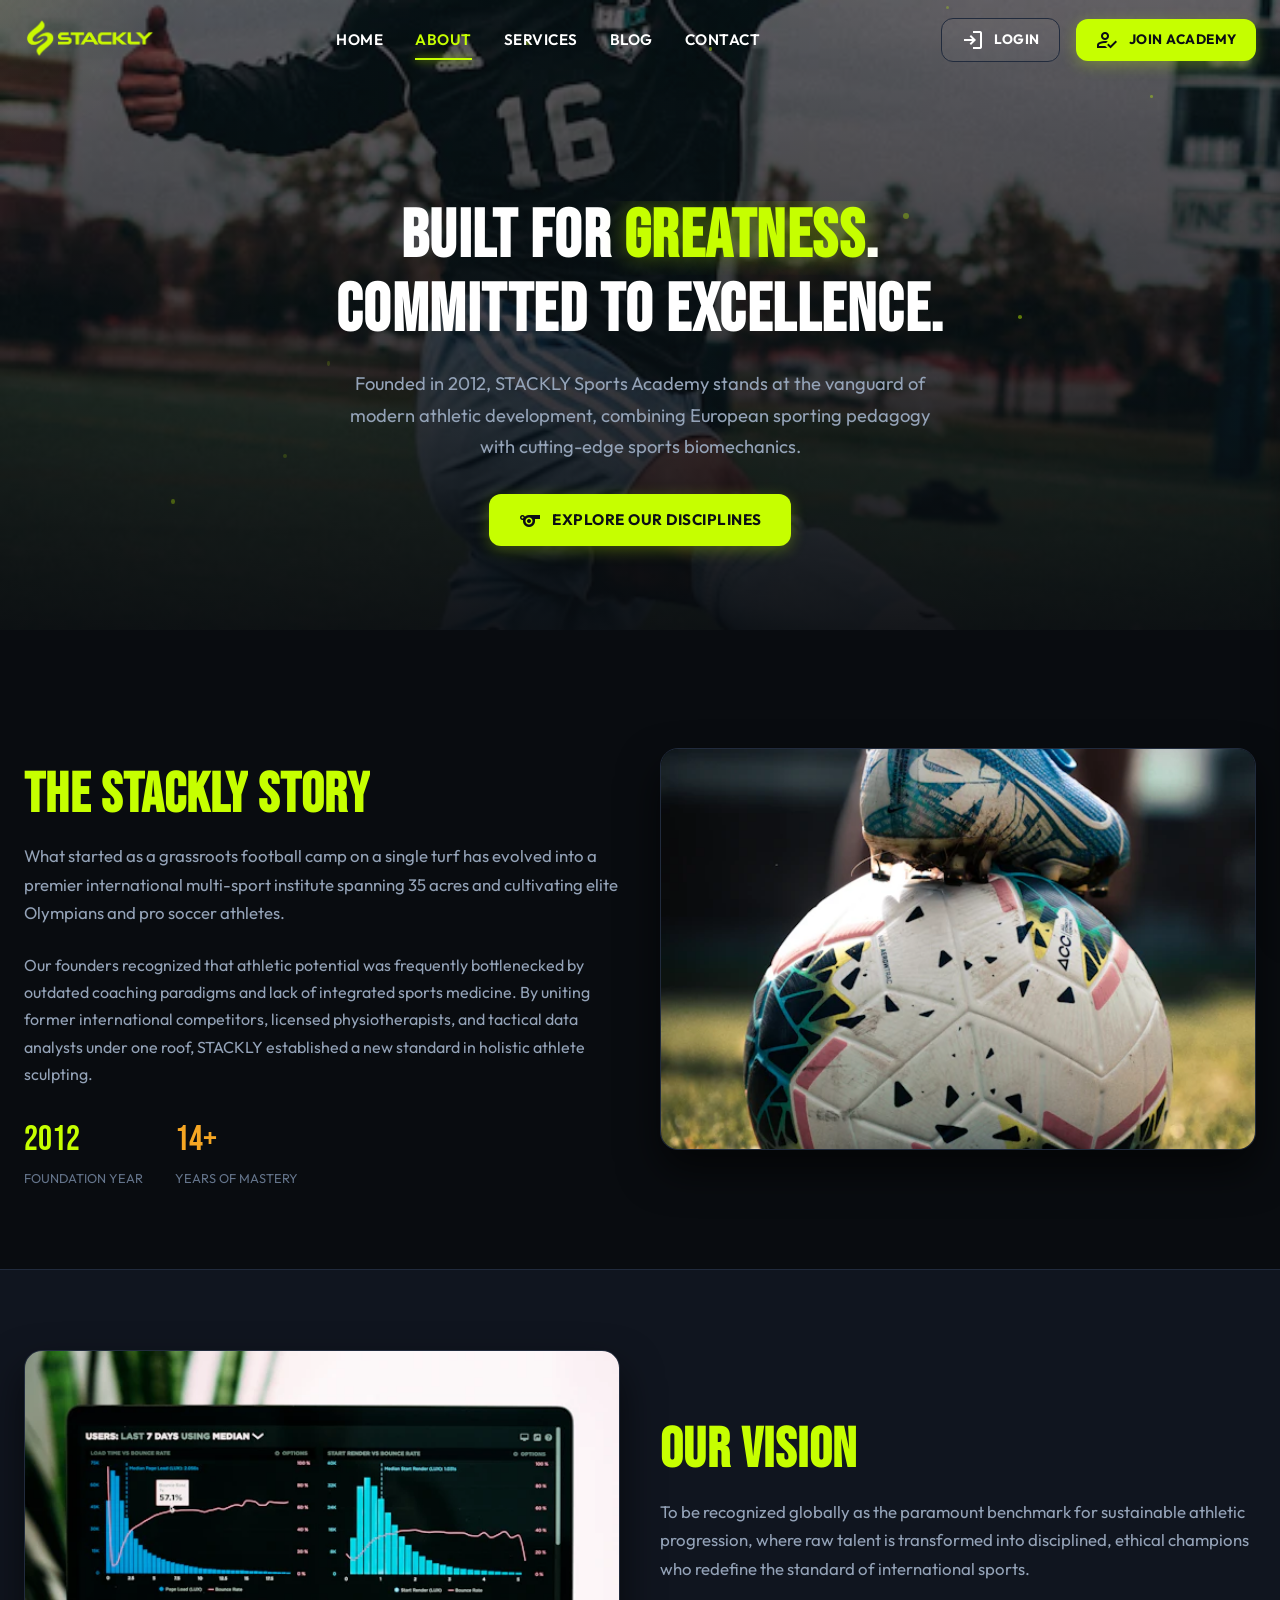
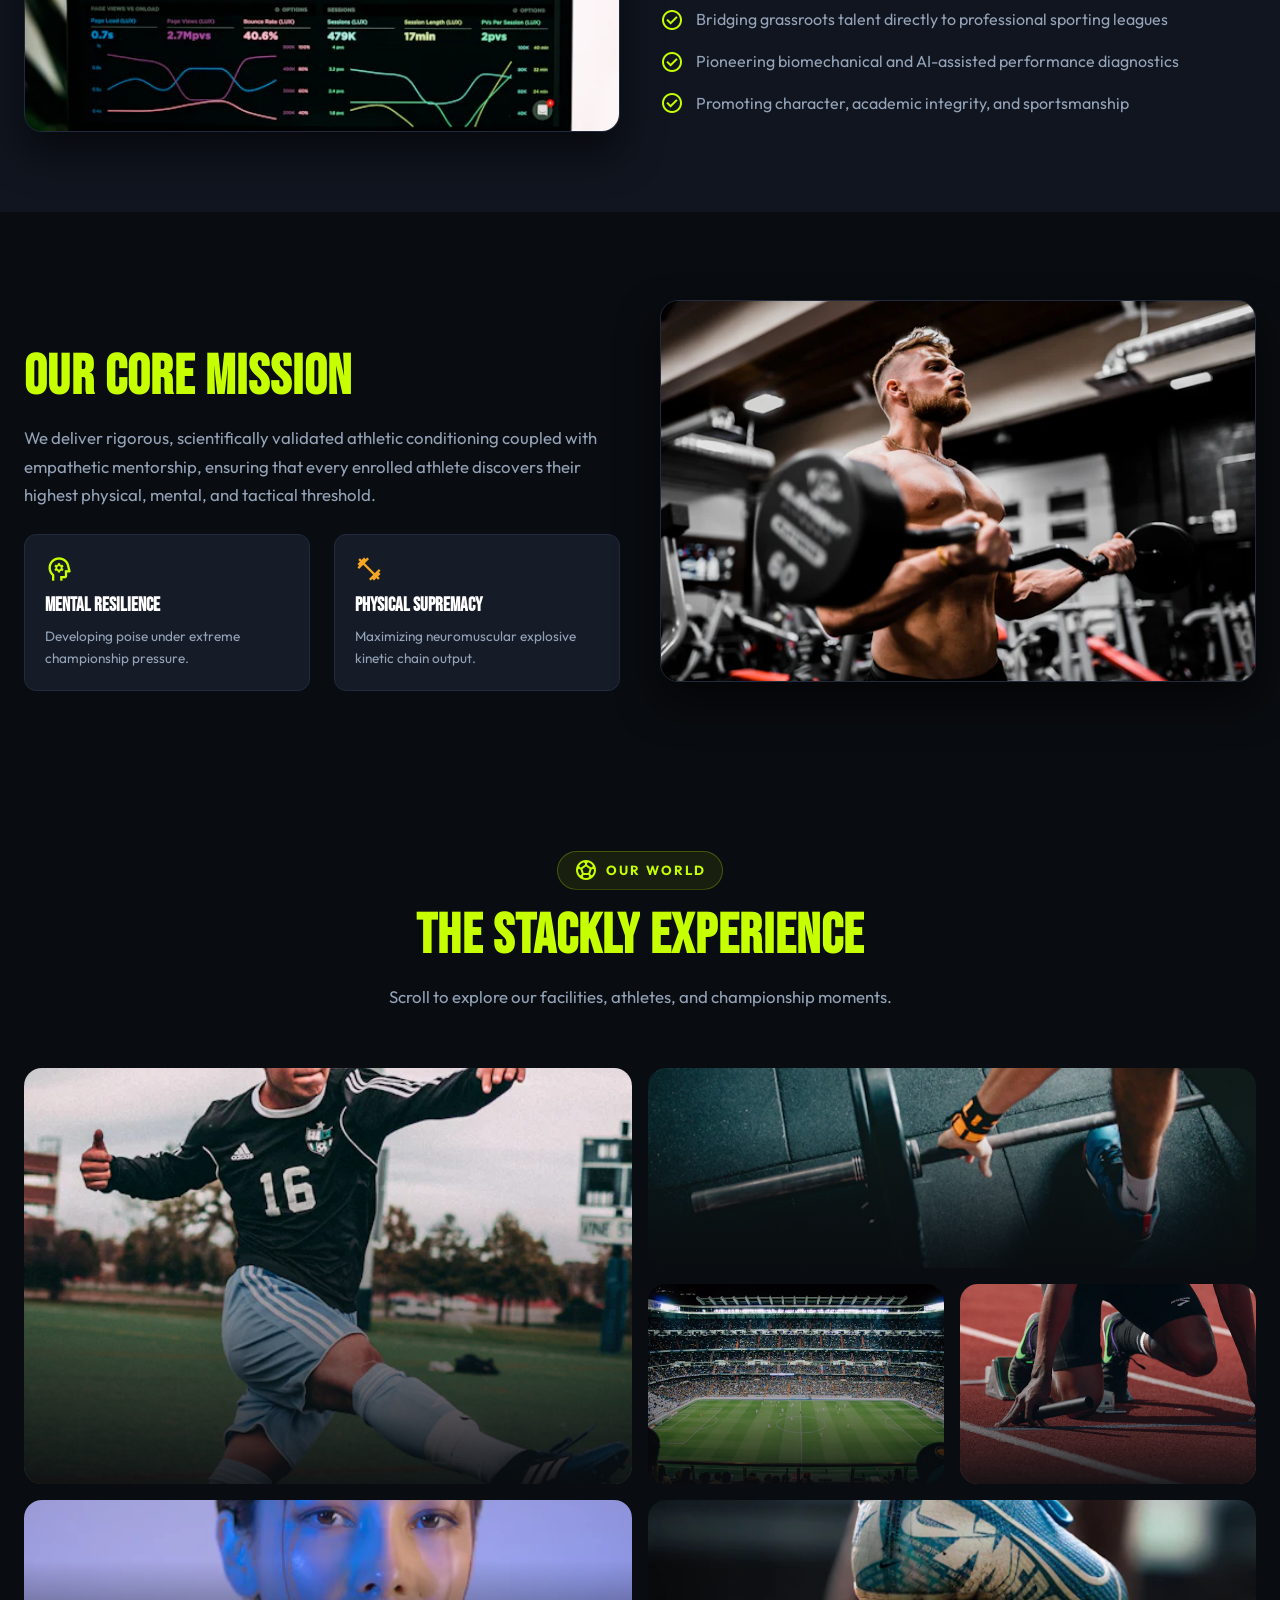
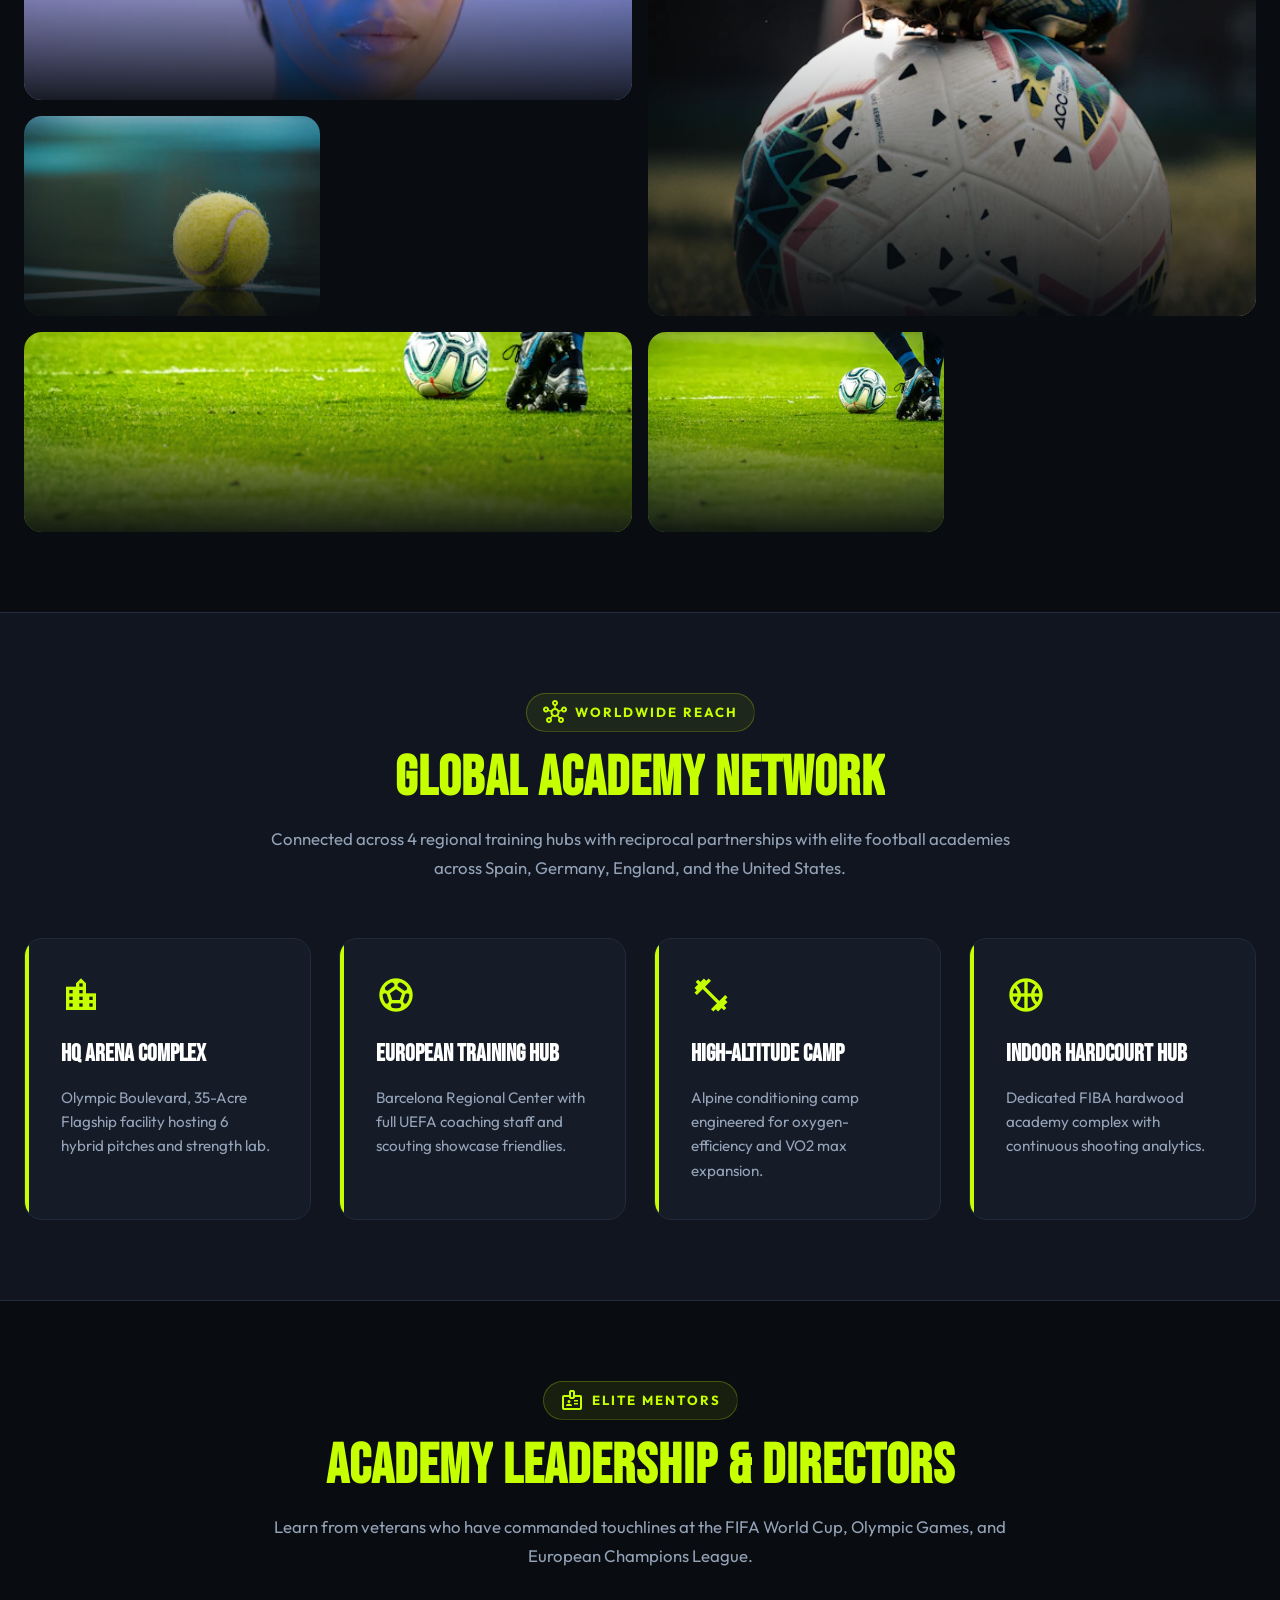
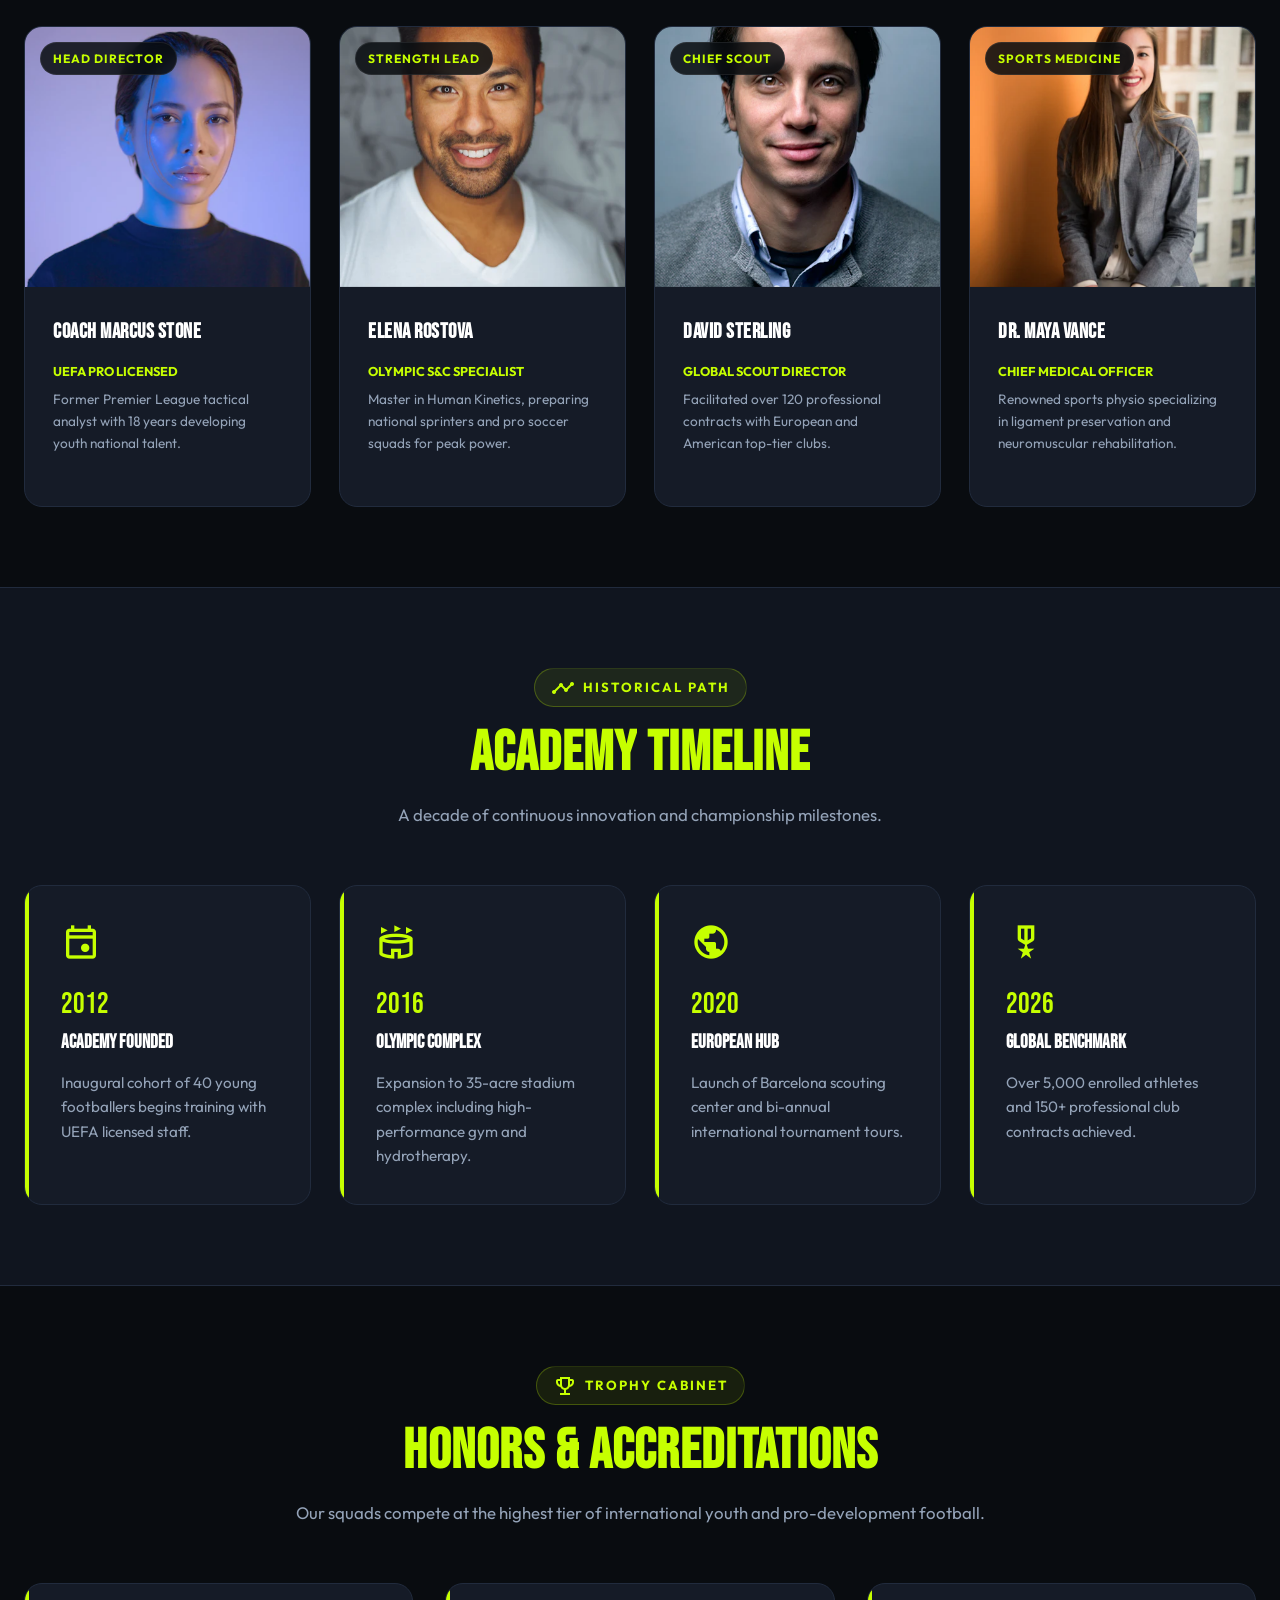
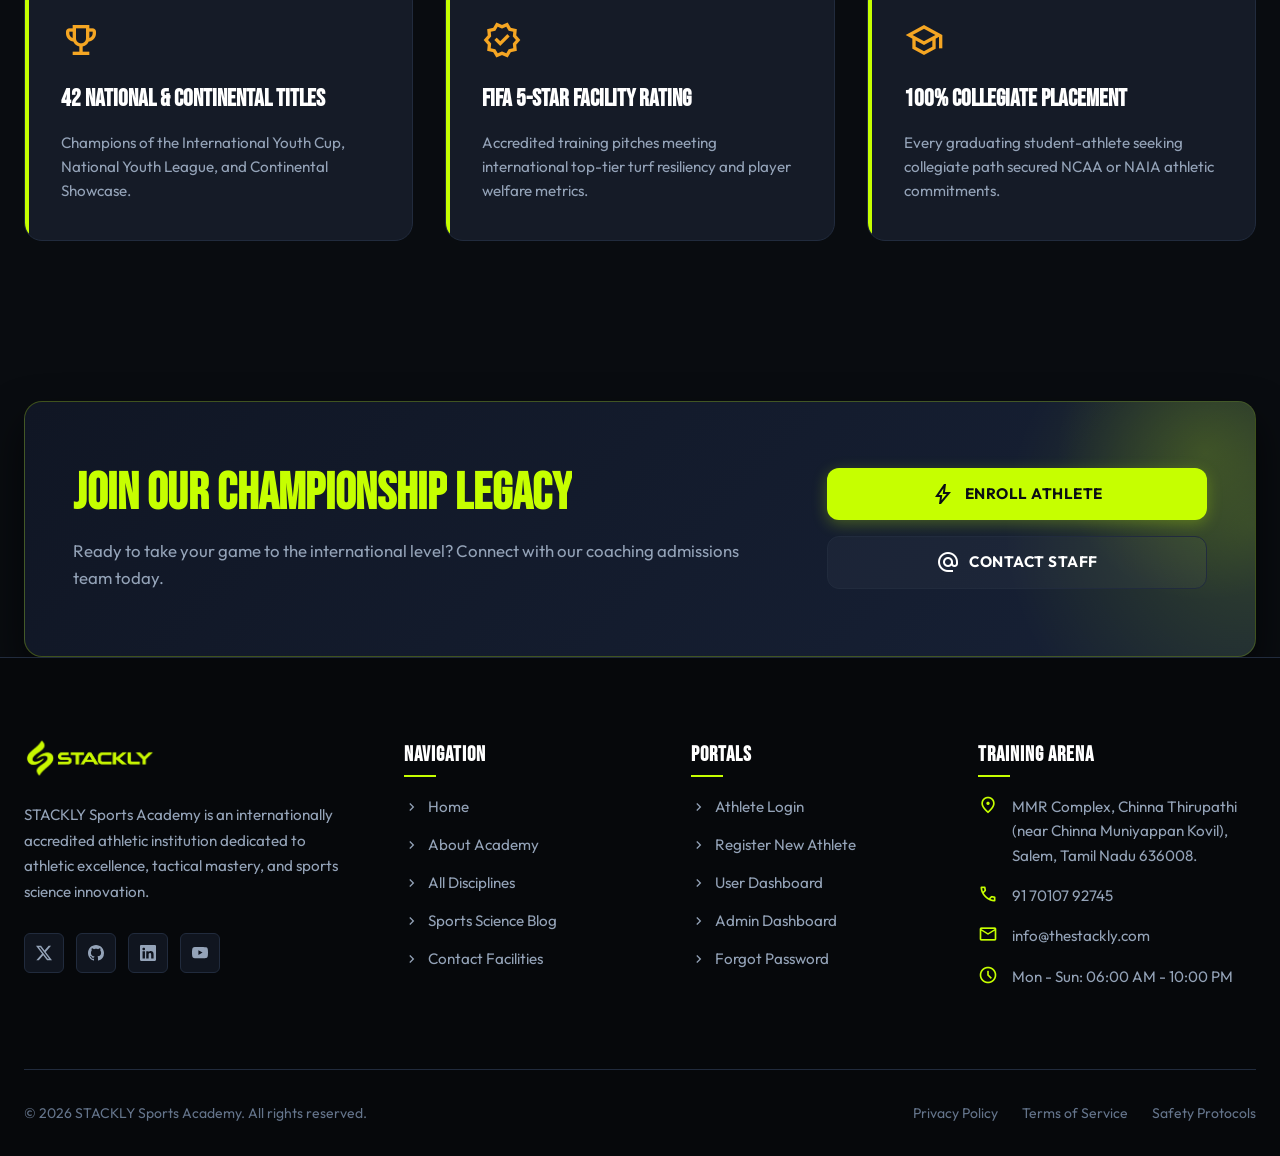
==== commit ac350b4c: "changes of major things bugs" ====
--- a/about.html
+++ b/about.html
@@ -134,8 +134,8 @@
       <!-- Scroll indicator -->
       <div style="position:absolute; bottom:30px; left:50%; transform:translateX(-50%); z-index:2; animation: bounceDown 2s ease infinite;">
         <div style="display:flex; flex-direction:column; align-items:center; gap:0.5rem;">
-          <span style="font-size:0.7rem; letter-spacing:2px; text-transform:uppercase; color:var(--text-muted);">Scroll</span>
-          <span class="material-symbols-outlined" style="color:var(--accent-volt); font-size:20px;">expand_more</span>
+          <!-- <span style="font-size:0.7rem; letter-spacing:2px; text-transform:uppercase; color:var(--text-muted);">Scroll</span> -->
+          <!-- <span class="material-symbols-outlined" style="color:var(--accent-volt); font-size:20px;">expand_more</span> -->
         </div>
       </div>
     </section>
@@ -596,6 +596,7 @@
   <footer class="site-footer">
     <div class="container">
       <div class="footer-grid">
+        <!-- Brand Info -->
         <div class="footer-brand">
           <a href="index.html" class="nav-logo">
             <img src="./images/logo-dark.webp" alt="STACKLY Logo" class="nav-logo-img">
@@ -603,14 +604,33 @@
           <p>
             STACKLY Sports Academy is an internationally accredited athletic institution dedicated to athletic excellence, tactical mastery, and sports science innovation.
           </p>
+
           <div class="footer-social-list">
-            <a href="404.html" class="footer-social-btn" aria-label="Social Link 1"><span class="material-symbols-outlined">public</span></a>
-            <a href="404.html" class="footer-social-btn" aria-label="Social Link 2"><span class="material-symbols-outlined">share</span></a>
-            <a href="404.html" class="footer-social-btn" aria-label="Social Link 3"><span class="material-symbols-outlined">ondemand_video</span></a>
-            <a href="404.html" class="footer-social-btn" aria-label="Social Link 4"><span class="material-symbols-outlined">forum</span></a>
-          </div>
-        </div>
-
+            <a href="./404.html" class="footer-social-btn" aria-label="Twitter">
+              <span class="material-symbols-outlined"><svg xmlns="http://www.w3.org/2000/svg" width="16" height="16" fill="currentColor" class="bi bi-twitter-x" viewBox="0 0 16 16">
+  <path d="M12.6.75h2.454l-5.36 6.142L16 15.25h-4.937l-3.867-5.07-4.425 5.07H.316l5.733-6.57L0 .75h5.063l3.495 4.633L12.601.75Zm-.86 13.028h1.36L4.323 2.145H2.865z"/>
+</svg></span>
+            </a>
+            <a href="./404.html" class="footer-social-btn" aria-label="GitHub">
+              <span class="material-symbols-outlined"><svg xmlns="http://www.w3.org/2000/svg" width="16" height="16" fill="currentColor" class="bi bi-github" viewBox="0 0 16 16">
+  <path d="M8 0C3.58 0 0 3.58 0 8c0 3.54 2.29 6.53 5.47 7.59.4.07.55-.17.55-.38 0-.19-.01-.82-.01-1.49-2.01.37-2.53-.49-2.69-.94-.09-.23-.48-.94-.82-1.13-.28-.15-.68-.52-.01-.53.63-.01 1.08.58 1.23.82.72 1.21 1.87.87 2.33.66.07-.52.28-.87.51-1.07-1.78-.2-3.64-.89-3.64-3.95 0-.87.31-1.59.82-2.15-.08-.2-.36-1.02.08-2.12 0 0 .67-.21 2.2.82.64-.18 1.32-.27 2-.27s1.36.09 2 .27c1.53-1.04 2.2-.82 2.2-.82.44 1.1.16 1.92.08 2.12.51.56.82 1.27.82 2.15 0 3.07-1.87 3.75-3.65 3.95.29.25.54.73.54 1.48 0 1.07-.01 1.93-.01 2.2 0 .21.15.46.55.38A8.01 8.01 0 0 0 16 8c0-4.42-3.58-8-8-8"/>
+</svg></span>
+            </a>
+            <a href="./404.html" class="footer-social-btn" aria-label="LinkedIn">
+              <span class="material-symbols-outlined"><svg xmlns="http://www.w3.org/2000/svg" width="16" height="16" fill="currentColor" class="bi bi-linkedin" viewBox="0 0 16 16">
+  <path d="M0 1.146C0 .513.526 0 1.175 0h13.65C15.474 0 16 .513 16 1.146v13.708c0 .633-.526 1.146-1.175 1.146H1.175C.526 16 0 15.487 0 14.854zm4.943 12.248V6.169H2.542v7.225zm-1.2-8.212c.837 0 1.358-.554 1.358-1.248-.015-.709-.52-1.248-1.342-1.248S2.4 3.226 2.4 3.934c0 .694.521 1.248 1.327 1.248zm4.908 8.212V9.359c0-.216.016-.432.08-.586.173-.431.568-.878 1.232-.878.869 0 1.216.662 1.216 1.634v3.865h2.401V9.25c0-2.22-1.184-3.252-2.764-3.252-1.274 0-1.845.7-2.165 1.193v.025h-.016l.016-.025V6.169h-2.4c.03.678 0 7.225 0 7.225z"/>
+</svg></span>
+            </a>
+            <a href="./404.html" class="footer-social-btn" aria-label="YouTube">
+              <span class="material-symbols-outlined"><svg xmlns="http://www.w3.org/2000/svg" width="16" height="16" fill="currentColor" class="bi bi-youtube" viewBox="0 0 16 16">
+  <path d="M8.051 1.999h.089c.822.003 4.987.033 6.11.335a2.01 2.01 0 0 1 1.415 1.42c.101.38.172.883.22 1.402l.01.104.022.26.008.104c.065.914.073 1.77.074 1.957v.075c-.001.194-.01 1.108-.082 2.06l-.008.105-.009.104c-.05.572-.124 1.14-.235 1.558a2.01 2.01 0 0 1-1.415 1.42c-1.16.312-5.569.334-6.18.335h-.142c-.309 0-1.587-.006-2.927-.052l-.17-.006-.087-.004-.171-.007-.171-.007c-1.11-.049-2.167-.128-2.654-.26a2.01 2.01 0 0 1-1.415-1.419c-.111-.417-.185-.986-.235-1.558L.09 9.82l-.008-.104A31 31 0 0 1 0 7.68v-.123c.002-.215.01-.958.064-1.778l.007-.103.003-.052.008-.104.022-.26.01-.104c.048-.519.119-1.023.22-1.402a2.01 2.01 0 0 1 1.415-1.42c.487-.13 1.544-.21 2.654-.26l.17-.007.172-.006.086-.003.171-.007A100 100 0 0 1 7.858 2zM6.4 5.209v4.818l4.157-2.408z"/>
+</svg></span>
+            </a>
+          </div>
+
+        </div>
+
+        <!-- Quick Links -->
         <div>
           <h4 class="footer-column-title">Navigation</h4>
           <div class="footer-links-list">
@@ -622,6 +642,7 @@
           </div>
         </div>
 
+        <!-- Academy Portals -->
         <div>
           <h4 class="footer-column-title">Portals</h4>
           <div class="footer-links-list">
@@ -633,19 +654,24 @@
           </div>
         </div>
 
+        <!-- Contact Details -->
         <div>
           <h4 class="footer-column-title">Training Arena</h4>
           <div class="footer-contact-item">
             <span class="material-symbols-outlined">location_on</span>
-            <span>Olympic Boulevard 4500, Elite Stadium Complex, Arena Gate 4</span>
+            <span>MMR Complex, Chinna Thirupathi (near Chinna Muniyappan Kovil), Salem, Tamil Nadu 636008.</span>
           </div>
           <div class="footer-contact-item">
             <span class="material-symbols-outlined">call</span>
-            <span>+1 (800) 555-STACKLY</span>
+            <span>91 70107 92745</span>
           </div>
           <div class="footer-contact-item">
             <span class="material-symbols-outlined">mail</span>
-            <span>admissions@stacklyacademy.com</span>
+            <span>info@thestackly.com</span>
+          </div>
+          <div class="footer-contact-item">
+            <span class="material-symbols-outlined">schedule</span>
+            <span>Mon - Sun: 06:00 AM - 10:00 PM</span>
           </div>
         </div>
       </div>
@@ -655,6 +681,7 @@
         <div style="display:flex; gap:1.5rem;">
           <a href="404.html" style="color:var(--text-muted);">Privacy Policy</a>
           <a href="404.html" style="color:var(--text-muted);">Terms of Service</a>
+          <a href="404.html" style="color:var(--text-muted);">Safety Protocols</a>
         </div>
       </div>
     </div>
--- a/css/style.css
+++ b/css/style.css
@@ -387,7 +387,7 @@
 .nav-link {
   font-size: 0.95rem;
   font-weight: 600;
-  color: var(--text-secondary);
+  color: #fff;
   position: relative;
   padding: 0.5rem 0;
   text-transform: uppercase;
@@ -970,12 +970,33 @@
   padding: 0.8rem 1rem;
   border-radius: var(--radius-md);
   font-size: 0.95rem;
-  transition: border-color var(--transition-fast);
+  transition: border-color var(--transition-fast), box-shadow var(--transition-fast);
 }
 
 .form-control:focus, .form-select:focus {
   border-color: var(--accent-volt);
   box-shadow: 0 0 0 2px var(--accent-volt-glow);
+}
+
+.form-control.input-error,
+.form-select.input-error {
+  border-color: #ef4444;
+  background-color: rgba(239, 68, 68, 0.05);
+}
+
+.form-control.input-error:focus,
+.form-select.input-error:focus {
+  border-color: #ef4444;
+  box-shadow: 0 0 0 2px rgba(239, 68, 68, 0.2);
+}
+
+.field-error-msg {
+  display: block;
+  font-size: 0.75rem;
+  margin-top: 0.4rem;
+  color: #ef4444;
+  font-weight: 500;
+  min-height: 1rem;
 }
 
 .form-select option {
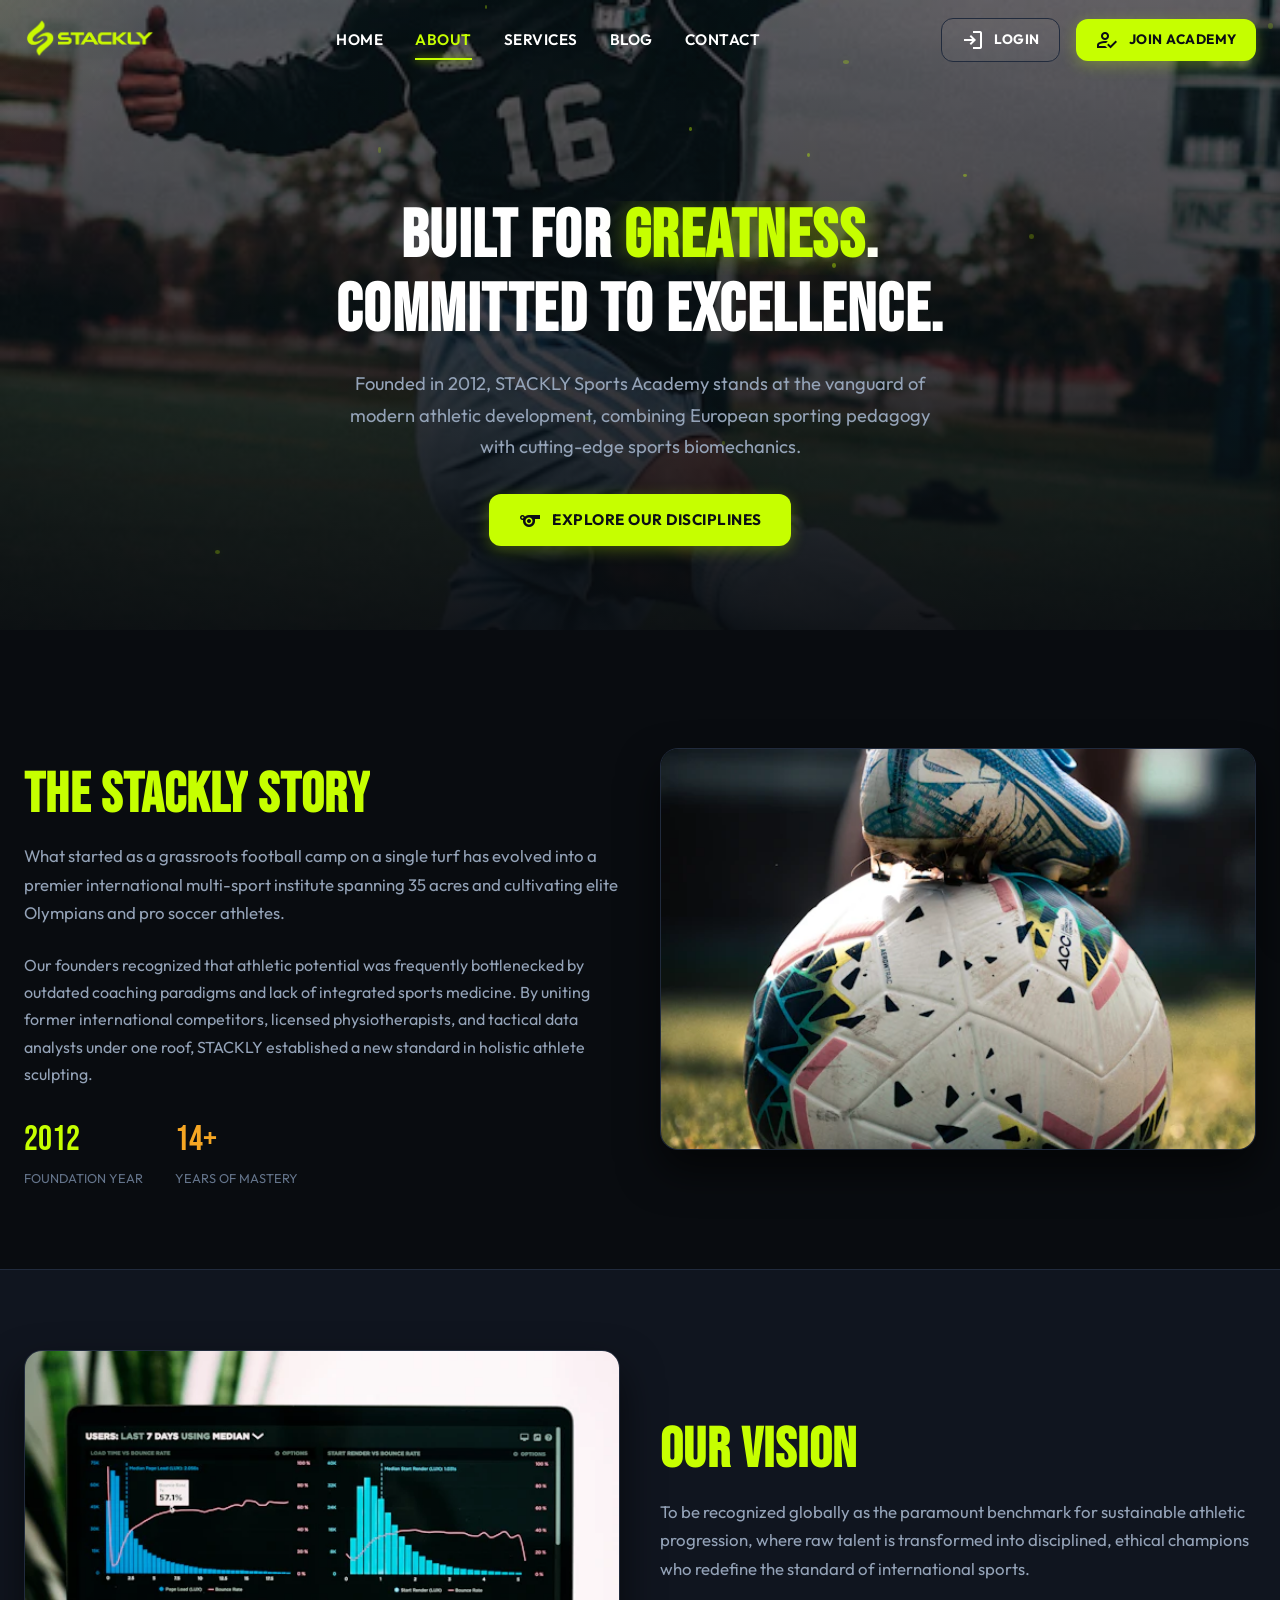
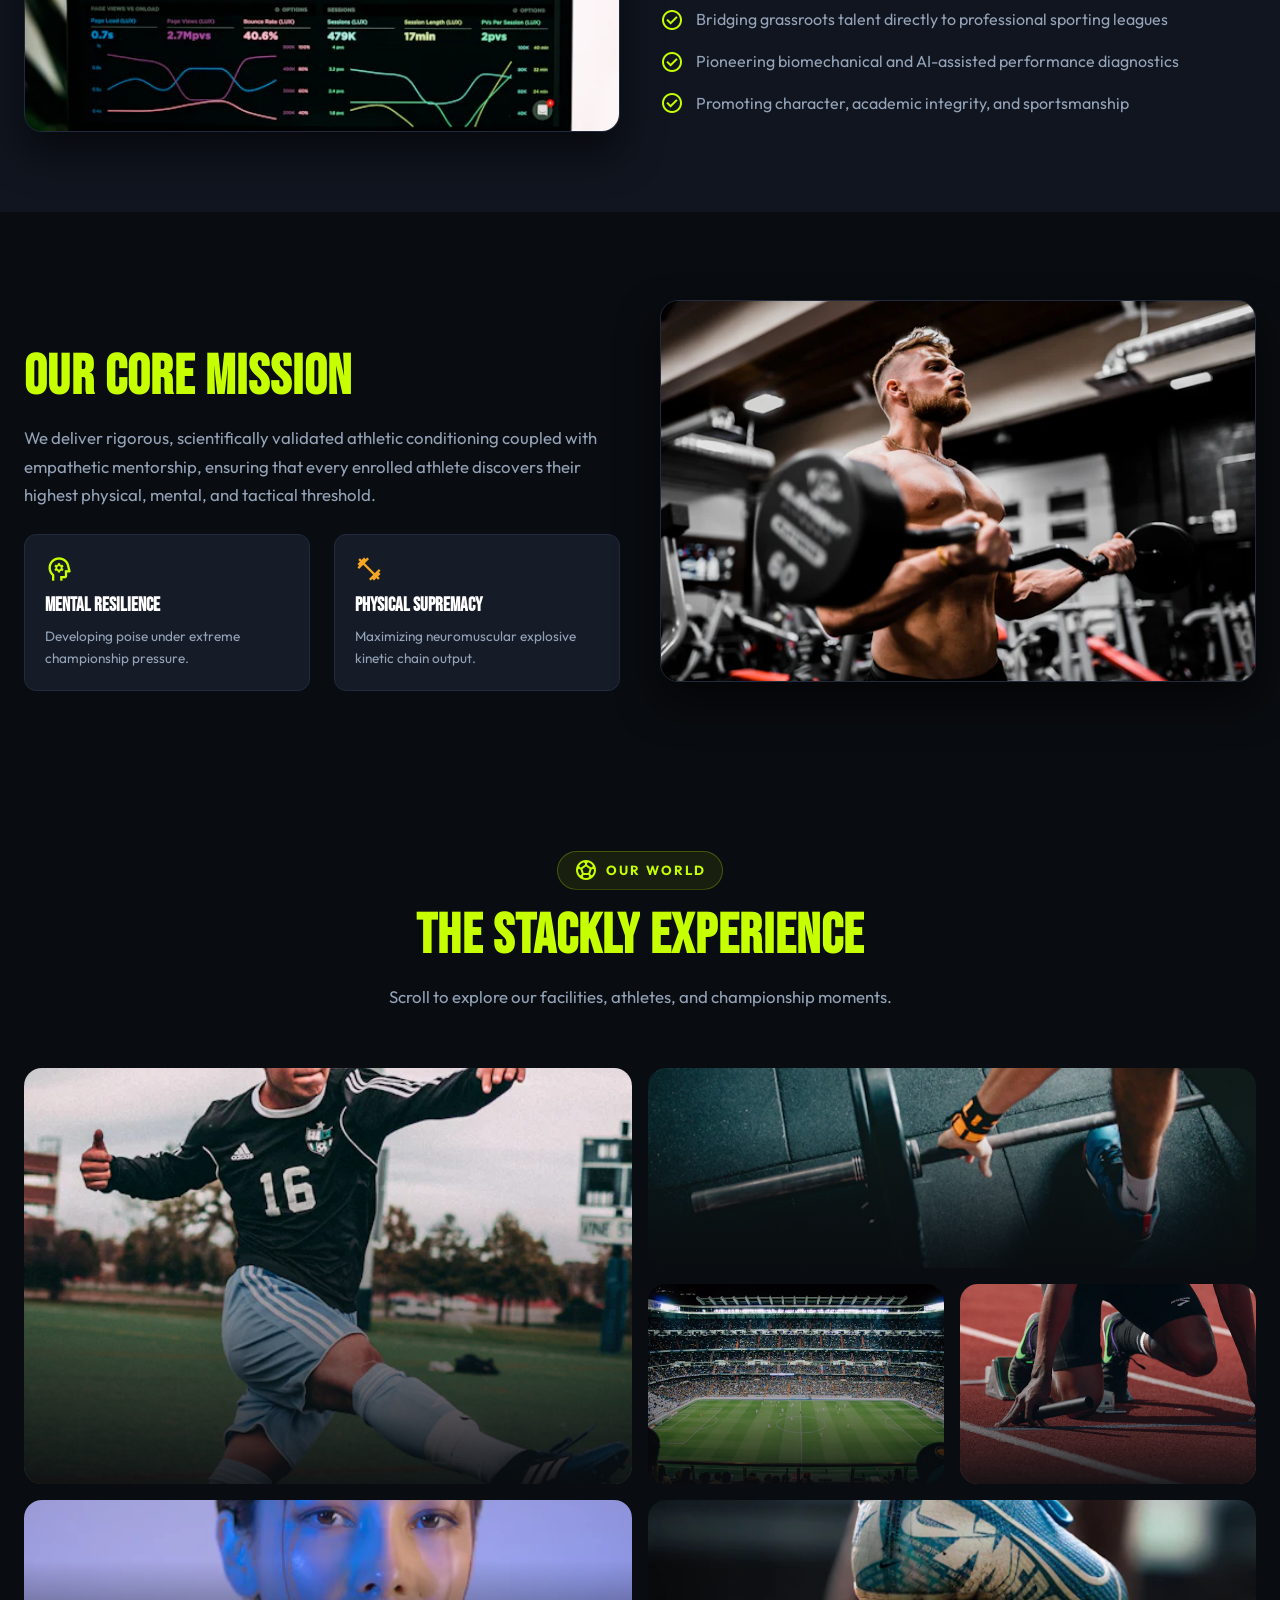
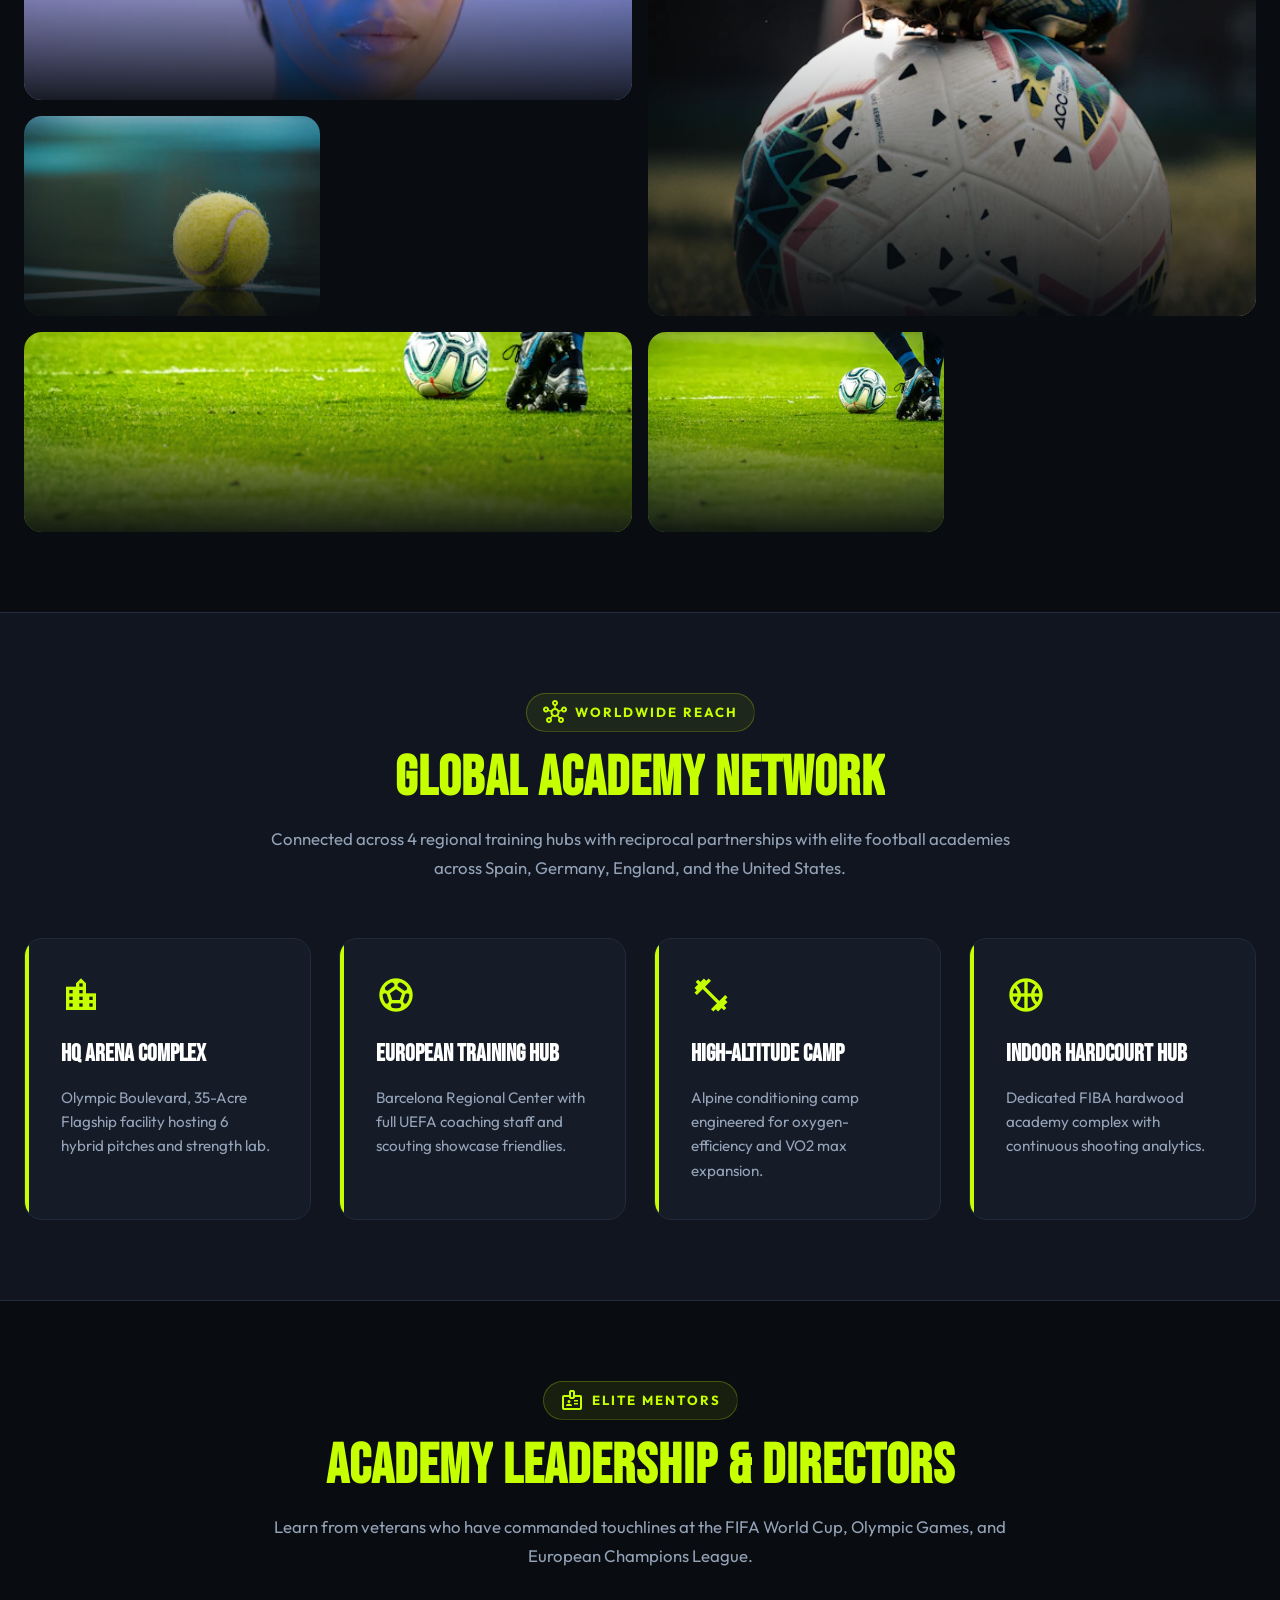
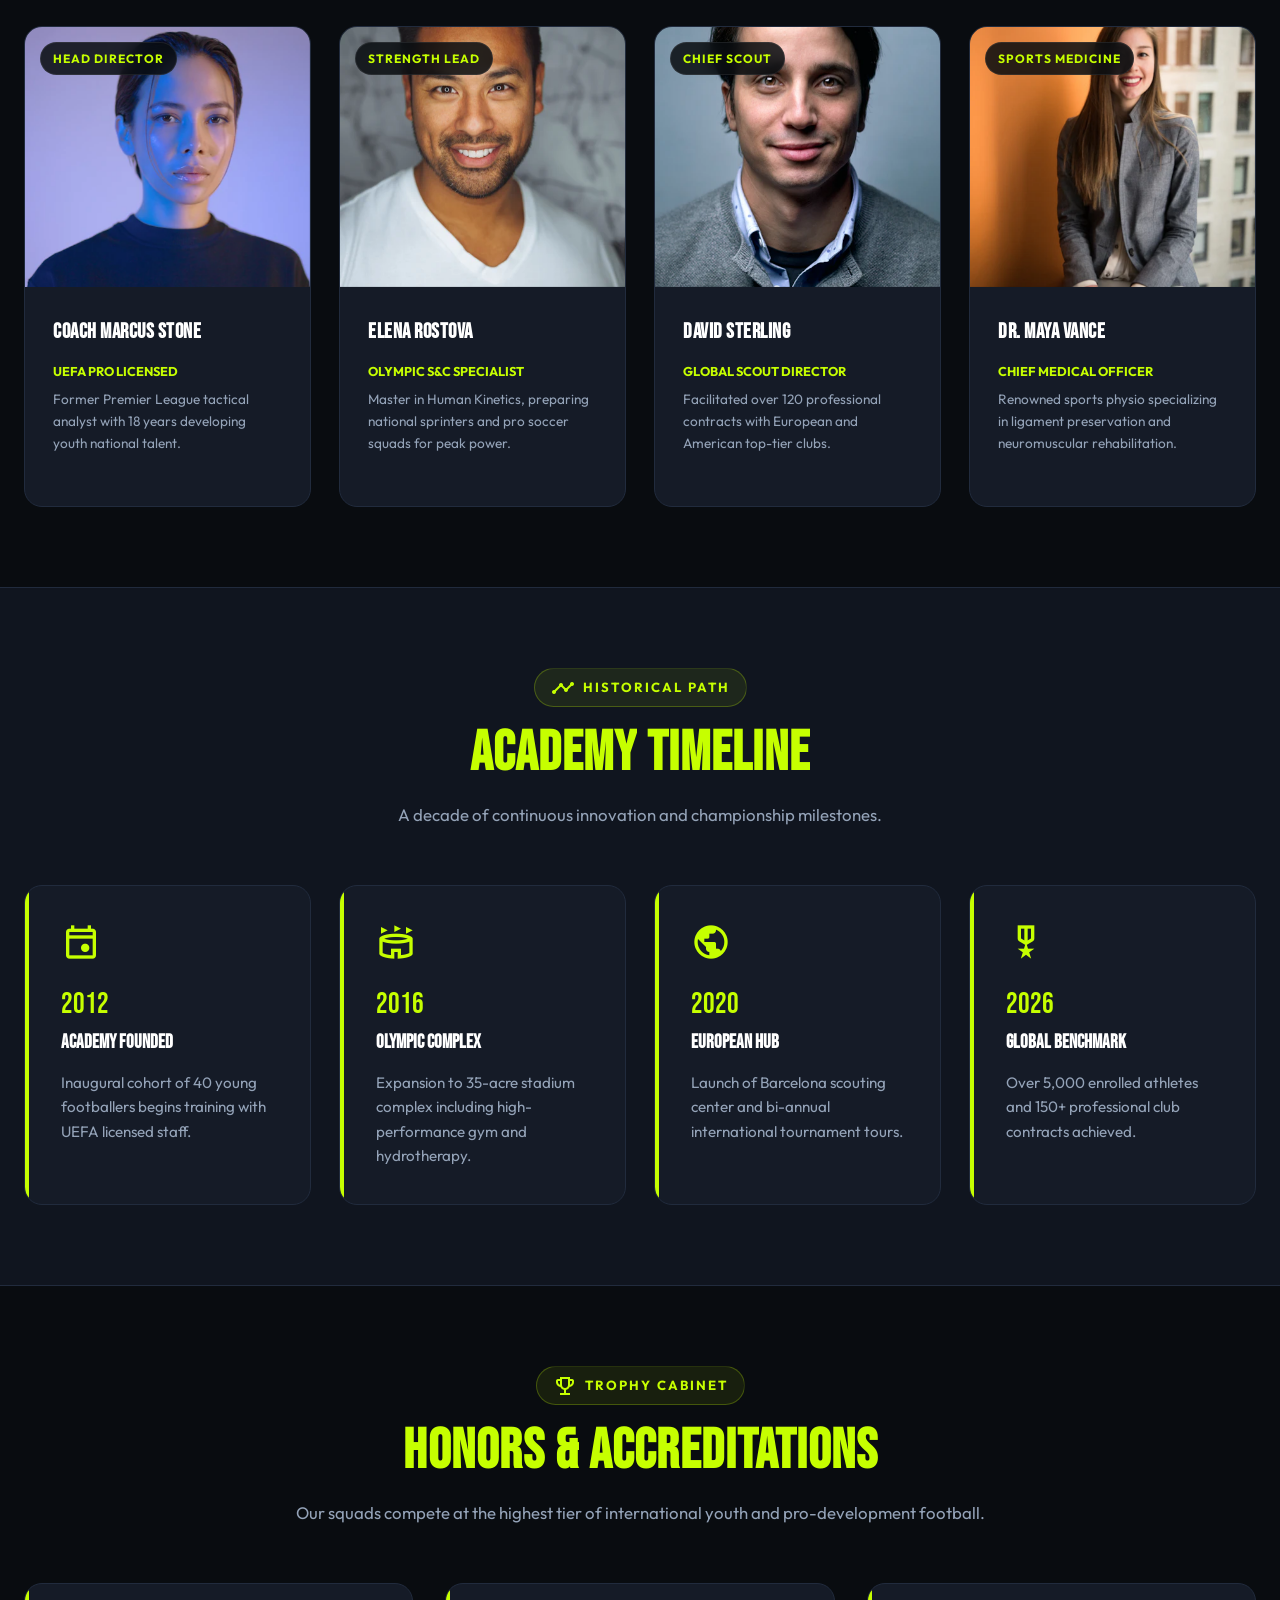
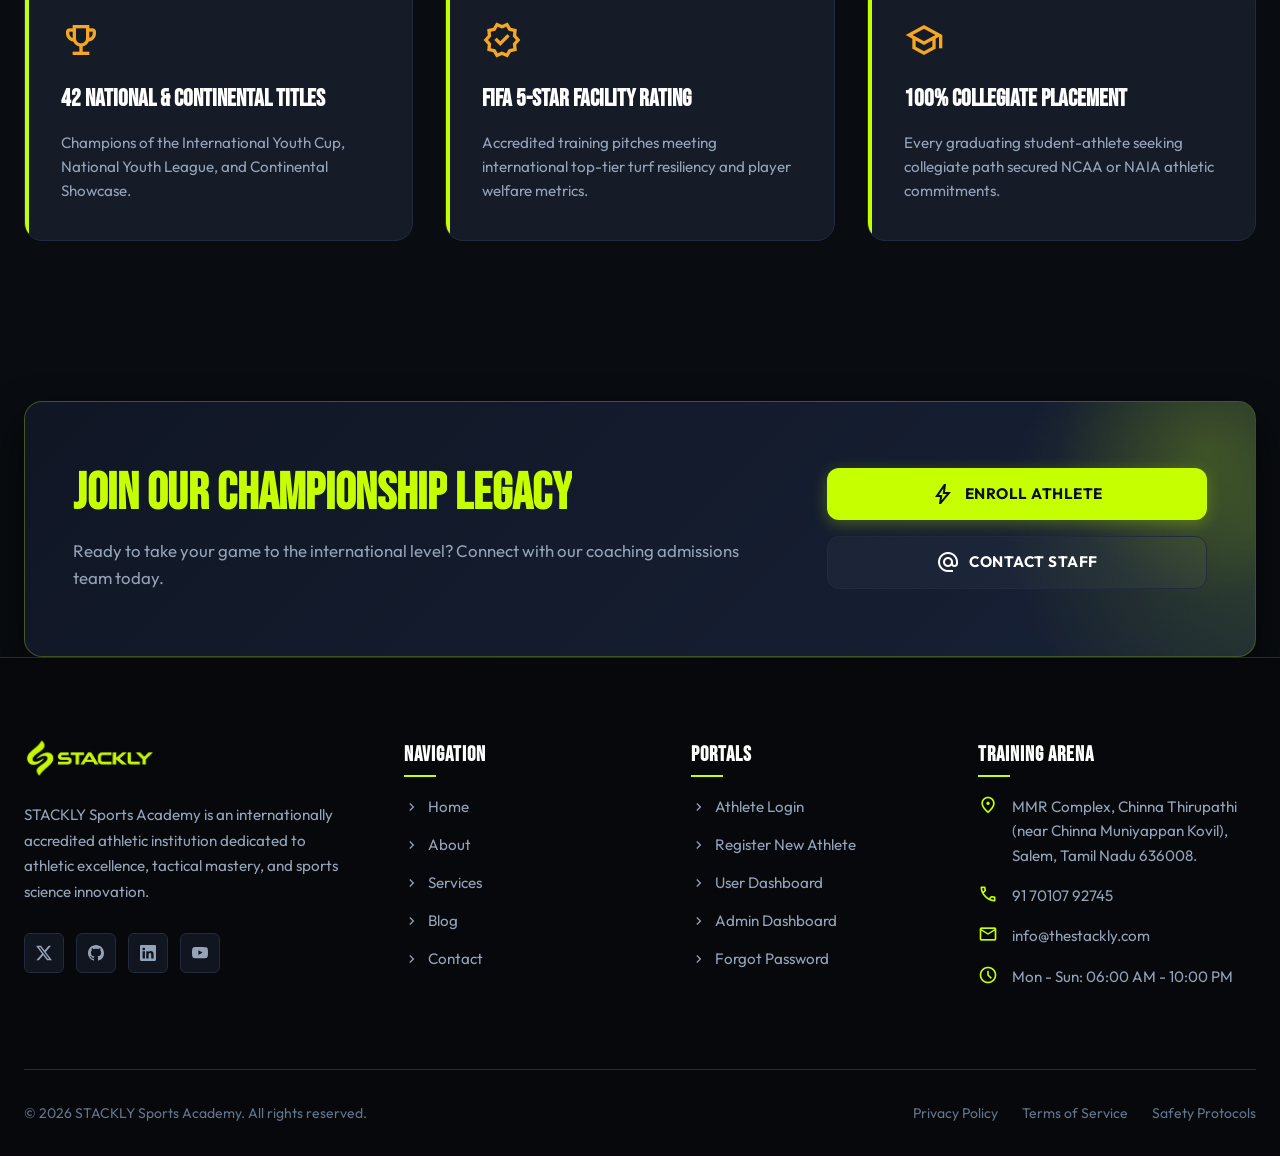
==== commit 280d8eeb: "chnages of footer section" ====
--- a/about.html
+++ b/about.html
@@ -635,10 +635,10 @@
           <h4 class="footer-column-title">Navigation</h4>
           <div class="footer-links-list">
             <a href="index.html" class="footer-link"><span class="material-symbols-outlined" style="font-size:16px;">chevron_right</span>Home</a>
-            <a href="about.html" class="footer-link"><span class="material-symbols-outlined" style="font-size:16px;">chevron_right</span>About Academy</a>
-            <a href="services.html" class="footer-link"><span class="material-symbols-outlined" style="font-size:16px;">chevron_right</span>All Disciplines</a>
-            <a href="blog.html" class="footer-link"><span class="material-symbols-outlined" style="font-size:16px;">chevron_right</span>Sports Science Blog</a>
-            <a href="contact.html" class="footer-link"><span class="material-symbols-outlined" style="font-size:16px;">chevron_right</span>Contact Facilities</a>
+            <a href="about.html" class="footer-link"><span class="material-symbols-outlined" style="font-size:16px;">chevron_right</span>About</a>
+            <a href="services.html" class="footer-link"><span class="material-symbols-outlined" style="font-size:16px;">chevron_right</span>Services</a>
+            <a href="blog.html" class="footer-link"><span class="material-symbols-outlined" style="font-size:16px;">chevron_right</span>Blog</a>
+            <a href="contact.html" class="footer-link"><span class="material-symbols-outlined" style="font-size:16px;">chevron_right</span>Contact</a>
           </div>
         </div>
 
--- a/css/style.css
+++ b/css/style.css
@@ -57,6 +57,7 @@
   scroll-behavior: smooth;
   font-size: 16px;
   -webkit-text-size-adjust: 100%;
+  overscroll-behavior: none;
 }
 
 body {
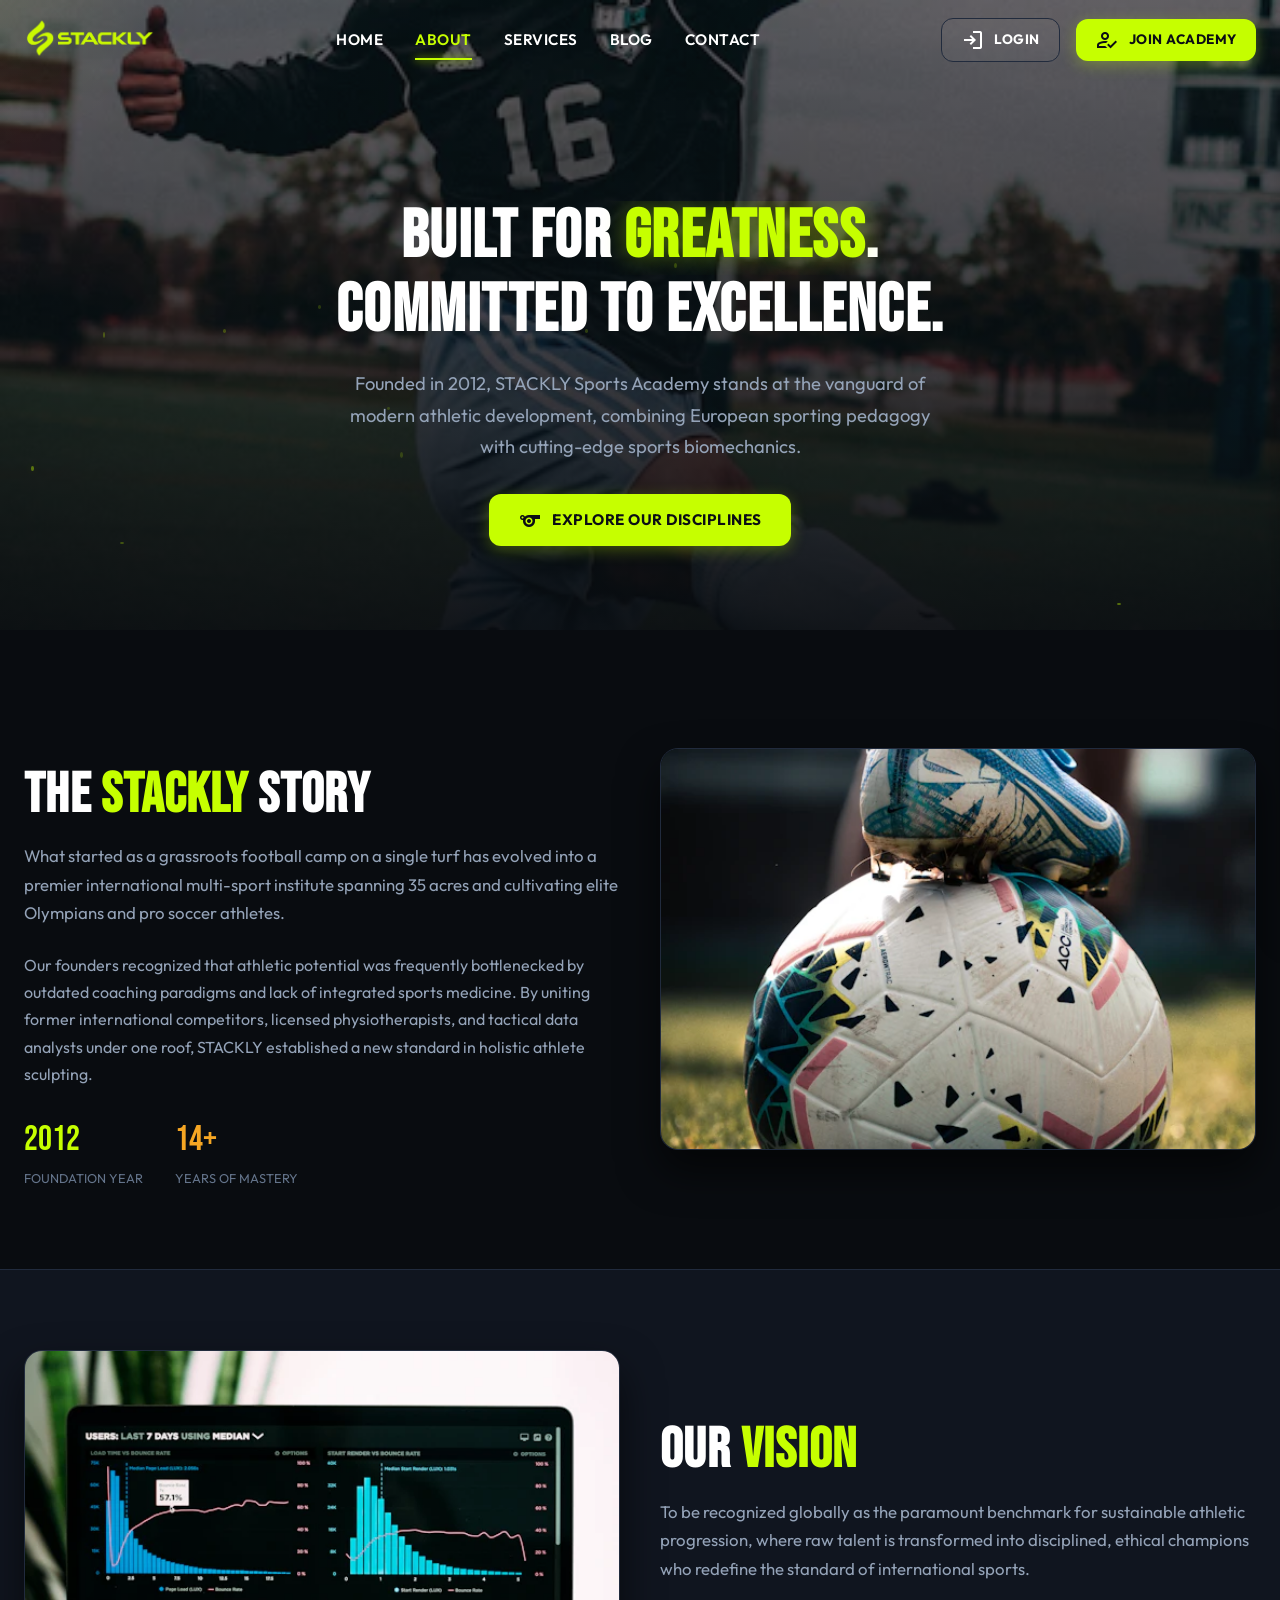
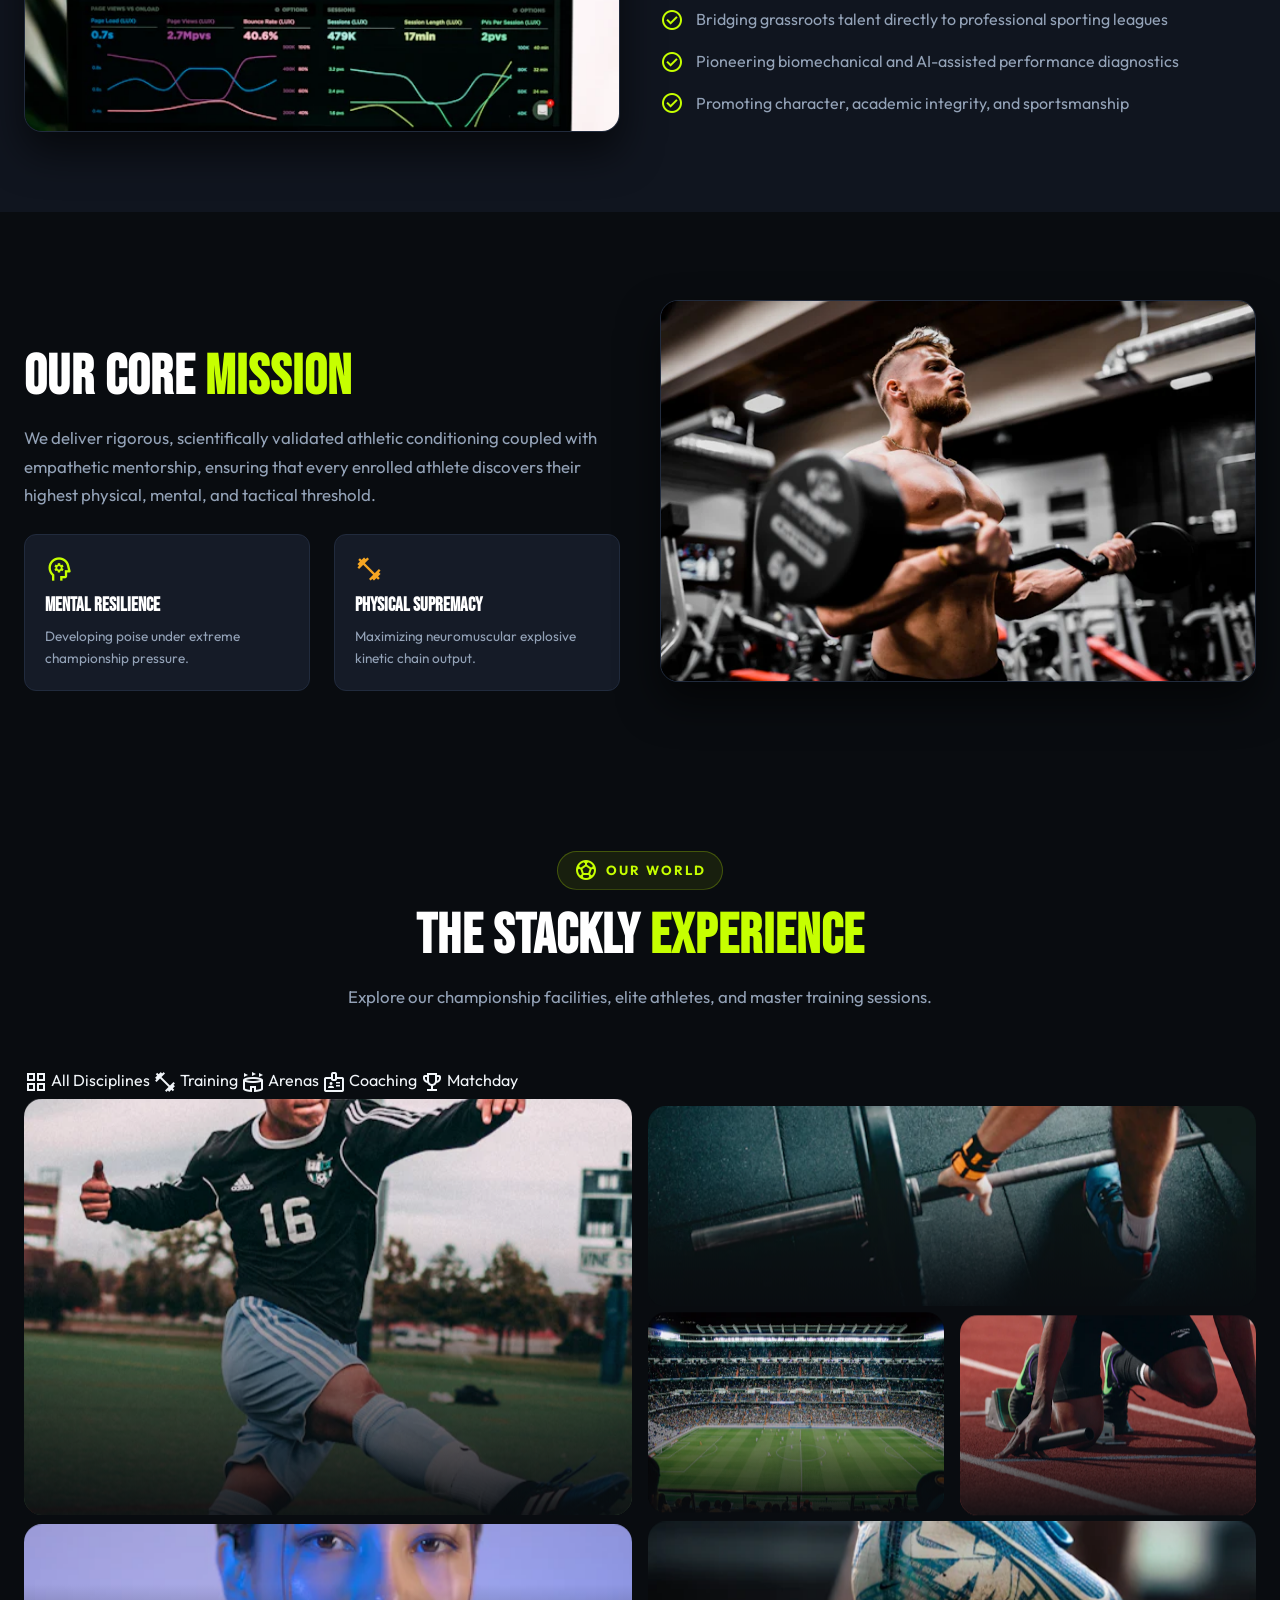
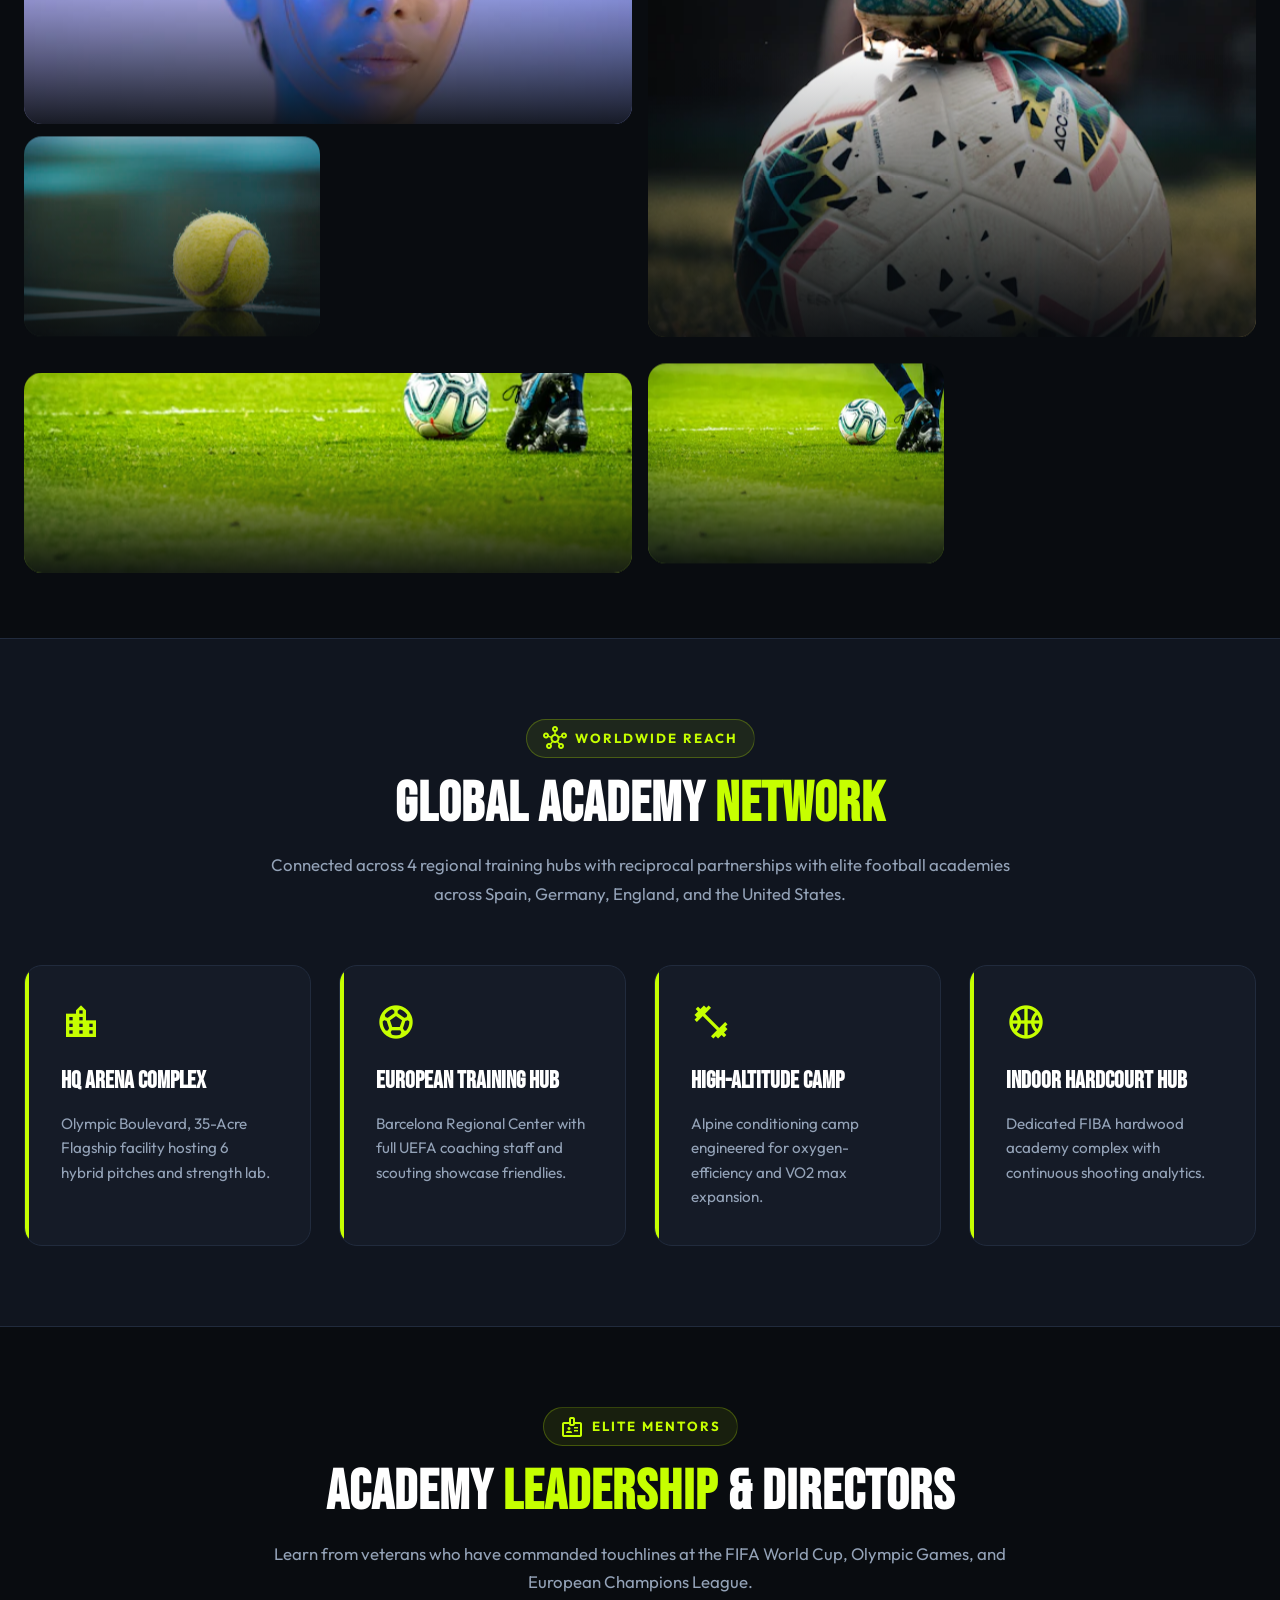
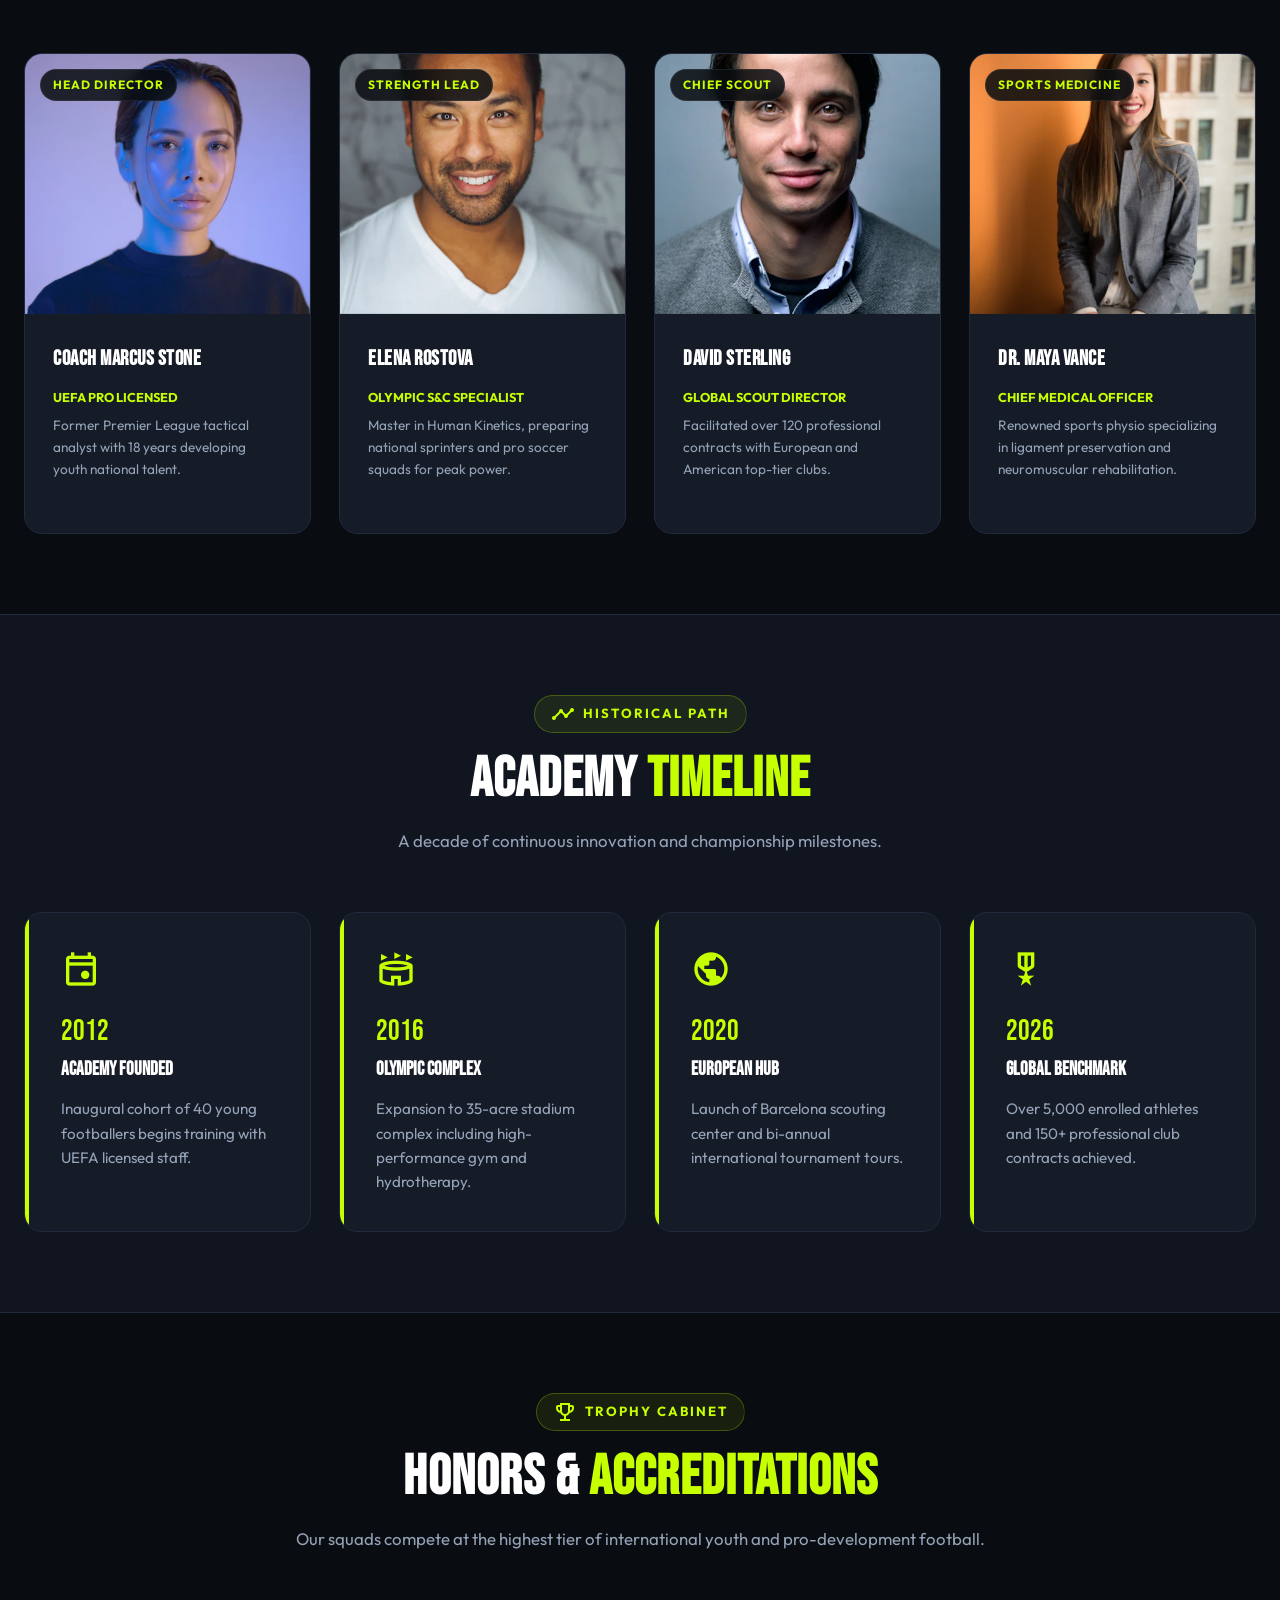
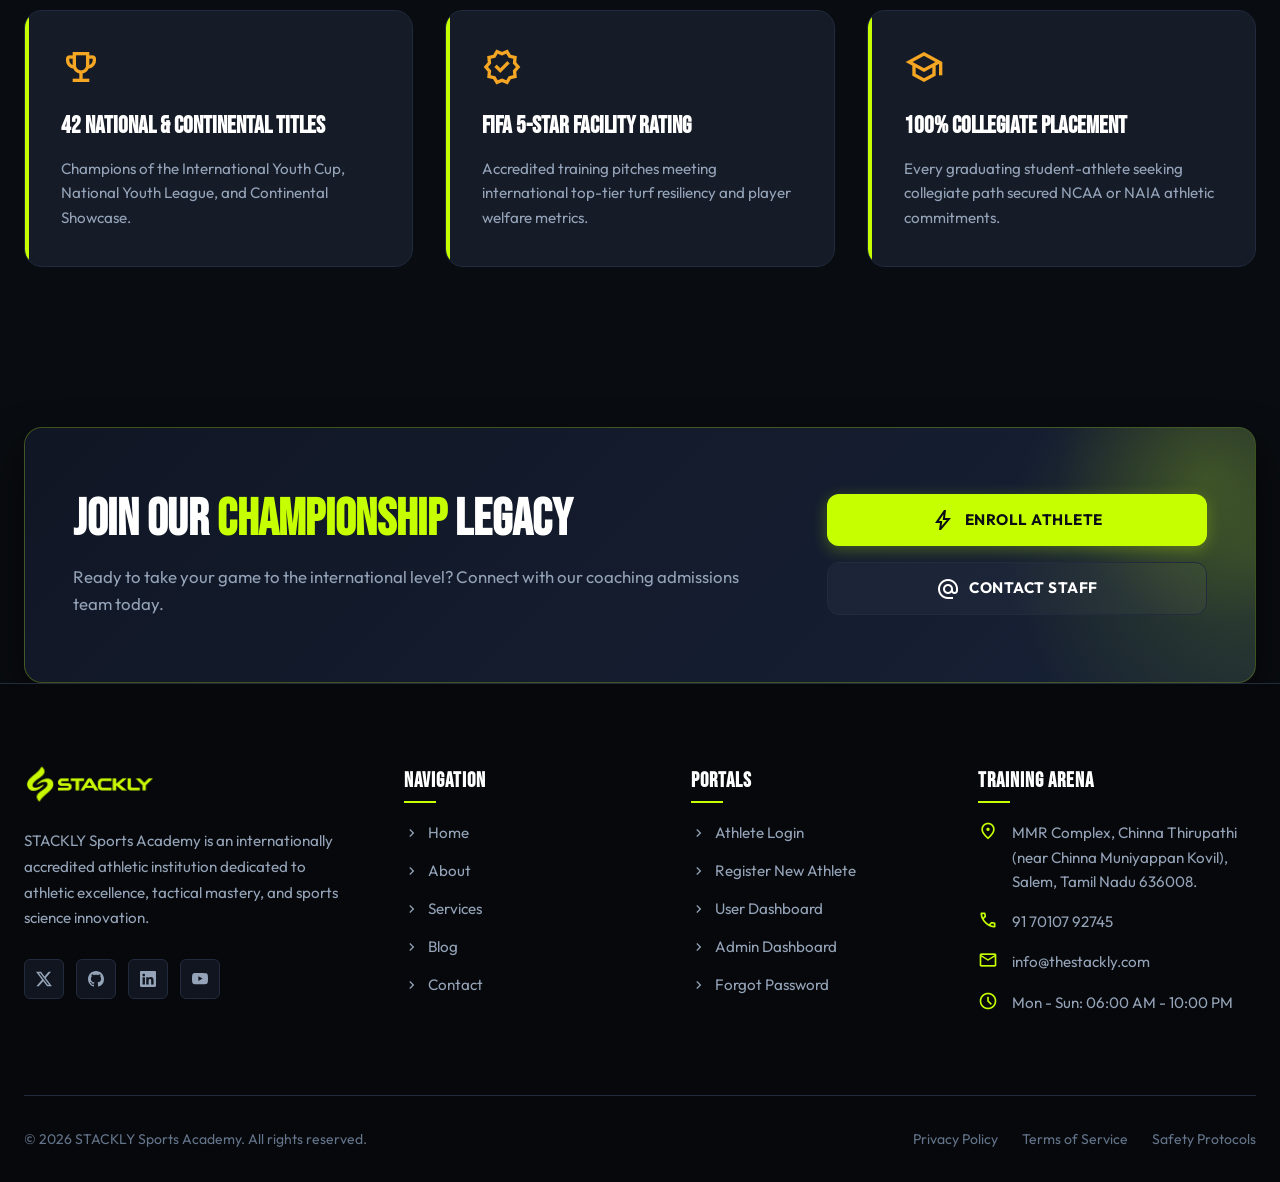
==== commit 898e19e6: "escaping matter is involving" ====
--- a/about.html
+++ b/about.html
@@ -9,10 +9,10 @@
   <link rel="stylesheet" href="./css/responsive.css">
 </head>
 <body>
-
+ 
   <!-- Reading Scroll Progress Bar -->
   <div id="scroll-progress"></div>
-
+ 
   <!-- Preloader -->
   <div id="preloader">
     <div class="loader-emblem">
@@ -22,14 +22,14 @@
     <div class="loader-text">STACKLY ACADEMY</div>
     <div class="loader-bar"><div class="loader-bar-fill"></div></div>
   </div>
-
+ 
   <!-- Header -->
   <header class="site-header">
     <div class="container header-container">
       <a href="index.html" class="nav-logo">
         <img src="./images/logo-dark.webp" alt="STACKLY Logo" class="nav-logo-img">
       </a>
-
+ 
       <nav class="desktop-nav">
         <a href="index.html" class="nav-link">Home</a>
         <a href="about.html" class="nav-link active">About</a>
@@ -37,7 +37,7 @@
         <a href="blog.html" class="nav-link">Blog</a>
         <a href="contact.html" class="nav-link">Contact</a>
       </nav>
-
+ 
       <div class="header-actions">
         <a href="login.html" class="btn btn-outline btn-sm">
           <span class="material-symbols-outlined">login</span>
@@ -53,7 +53,7 @@
       </div>
     </div>
   </header>
-
+ 
   <!-- Mobile Drawer Menu -->
   <div class="mobile-nav-overlay"></div>
   <div class="mobile-nav-drawer">
@@ -65,7 +65,7 @@
         <span class="material-symbols-outlined">close</span>
       </button>
     </div>
-
+ 
     <div class="mobile-drawer-links">
       <a href="index.html" class="mobile-drawer-link">
         <span class="material-symbols-outlined">home</span>
@@ -88,7 +88,7 @@
         <span>Contact</span>
       </a>
     </div>
-
+ 
     <div class="mobile-drawer-actions">
       <a href="login.html" class="btn btn-primary" style="width: 100%;">
         <span class="material-symbols-outlined">login</span>
@@ -100,7 +100,7 @@
       </a>
     </div>
   </div>
-
+ 
   <main>
     <!-- SECTION 1: Company / Academy Overview Hero with Background Video -->
     <section class="hero-section" style="min-height:70vh; padding-bottom:3rem; position:relative; overflow:hidden;">
@@ -139,7 +139,7 @@
         </div>
       </div>
     </section>
-
+ 
     <style>
       @keyframes fadeInUp {
         from { opacity:0; transform:translateY(30px); }
@@ -156,7 +156,7 @@
       /* Pause video when not visible for performance */
       .about-hero-video { transition: opacity 0.5s ease; }
     </style>
-
+ 
     <!-- SECTION 2: History -->
     <section class="section-padding">
       <div class="container">
@@ -184,7 +184,7 @@
               </div>
             </div>
           </div>
-
+ 
           <div class="reveal-init">
             <div style="border-radius:var(--radius-lg); overflow:hidden; border:1px solid var(--border-color); box-shadow:var(--shadow-lg);">
               <img src="./images/service-1.webp" alt="Historic football squad training" style="width:100%; height:400px; object-fit:cover;" loading="lazy">
@@ -193,7 +193,7 @@
         </div>
       </div>
     </section>
-
+ 
     <!-- SECTION 3: Vision -->
     <section class="section-padding" style="background:var(--bg-surface); border-top:1px solid var(--border-color);">
       <div class="container">
@@ -222,7 +222,7 @@
               </li>
             </ul>
           </div>
-
+ 
           <div class="reveal-init" style="order:1;">
             <div style="border-radius:var(--radius-lg); overflow:hidden; border:1px solid var(--border-color); box-shadow:var(--shadow-lg);">
               <img src="./images/service-4.webp" alt="Tactical visionary sports analysis" style="width:100%; height:380px; object-fit:cover;" loading="lazy">
@@ -231,7 +231,7 @@
         </div>
       </div>
     </section>
-
+ 
     <!-- SECTION 4: Mission -->
     <section class="section-padding">
       <div class="container">
@@ -258,7 +258,7 @@
               </div>
             </div>
           </div>
-
+ 
           <div class="reveal-init">
             <div style="border-radius:var(--radius-lg); overflow:hidden; border:1px solid var(--border-color); box-shadow:var(--shadow-lg);">
               <img src="./images/athlete-lifting.webp" alt="Athlete training mission" style="width:100%; height:380px; object-fit:cover;" loading="lazy">
@@ -267,9 +267,9 @@
         </div>
       </div>
     </section>
-
-    <!-- SECTION 5: BENTO GALLERY - Scroll Scrubbed Sports Grid -->
-    <section class="bento-section">
+ 
+    <!-- SECTION 5: BENTO GALLERY - Scroll Scrubbed Sports Grid (The STACKLY Experience) -->
+    <section class="bento-section" id="stacklyExperience">
       <div class="container">
         <div class="section-header">
           <div class="section-tag">
@@ -277,107 +277,136 @@
             <span>Our World</span>
           </div>
           <h2 class="section-title">THE STACKLY <span>EXPERIENCE</span></h2>
-          <p class="section-subtitle">Scroll to explore our facilities, athletes, and championship moments.</p>
-        </div>
-
+          <p class="section-subtitle">Explore our championship facilities, elite athletes, and master training sessions.</p>
+        </div>
+ 
+        <!-- Interactive Category Filter Bar -->
+        <div class="bento-filter-bar" role="group" aria-label="Filter STACKLY Experience gallery">
+          <button type="button" class="bento-filter-btn active" data-filter="all">
+            <span class="material-symbols-outlined">grid_view</span>
+            <span>All Disciplines</span>
+          </button>
+          <button type="button" class="bento-filter-btn" data-filter="training">
+            <span class="material-symbols-outlined">fitness_center</span>
+            <span>Training</span>
+          </button>
+          <button type="button" class="bento-filter-btn" data-filter="facility">
+            <span class="material-symbols-outlined">stadium</span>
+            <span>Arenas</span>
+          </button>
+          <button type="button" class="bento-filter-btn" data-filter="coaching">
+            <span class="material-symbols-outlined">badge</span>
+            <span>Coaching</span>
+          </button>
+          <button type="button" class="bento-filter-btn" data-filter="matchday">
+            <span class="material-symbols-outlined">emoji_events</span>
+            <span>Matchday</span>
+          </button>
+        </div>
+ 
         <div class="bento-grid" id="bentoGrid">
-          <!-- Large Featured Card -->
-          <div class="bento-card bento-large" data-speed="0.8">
-            <img src="./images/hero-athlete.webp" alt="Athlete training" loading="lazy">
+          <!-- Card 1: Large Featured Card -->
+          <div class="bento-card bento-large scrub-active" data-speed="0.8" data-category="training matchday">
+            <img src="./images/hero-athlete.webp" alt="Elite Training Sessions" loading="eager">
             <div class="bento-card-overlay"></div>
             <div class="bento-card-content">
               <span class="bento-card-tag">Featured</span>
               <h3>Elite Training Sessions</h3>
-              <p>UEFA-certified coaching on FIFA-standard hybrid pitches</p>
-            </div>
-          </div>
-
-          <!-- Medium Card -->
-          <div class="bento-card bento-medium" data-speed="1.2">
-            <img src="./images/service-2.webp" alt="Strength training" loading="lazy">
+              <p>UEFA-certified coaching on FIFA-standard hybrid pitches with biomechanical monitoring.</p>
+            </div>
+          </div>
+ 
+          <!-- Card 2: Medium Card -->
+          <div class="bento-card bento-medium scrub-active" data-speed="1.2" data-category="training">
+            <img src="./images/service-2.webp" alt="Olympic Strength Lab" loading="eager">
             <div class="bento-card-overlay"></div>
             <div class="bento-card-content">
               <span class="bento-card-tag">Strength</span>
               <h3>Olympic Strength Lab</h3>
-            </div>
-          </div>
-
-          <!-- Small Card -->
-          <div class="bento-card bento-small" data-speed="0.6">
-            <img src="./images/arena-1.webp" alt="FIFA Arena" loading="lazy">
+              <p>Velocity-based barbell training & force plate power measurement.</p>
+            </div>
+          </div>
+ 
+          <!-- Card 3: Small Card -->
+          <div class="bento-card bento-small scrub-active" data-speed="0.6" data-category="facility">
+            <img src="./images/arena-1.webp" alt="FIFA Arena A" loading="eager">
             <div class="bento-card-overlay"></div>
             <div class="bento-card-content">
               <span class="bento-card-tag">Facility</span>
               <h3>FIFA Arena A</h3>
-            </div>
-          </div>
-
-          <!-- Small Card -->
-          <div class="bento-card bento-small" data-speed="1.4">
-            <img src="./images/service-6.webp" alt="Speed training" loading="lazy">
+              <p>Championship turf pitch.</p>
+            </div>
+          </div>
+ 
+          <!-- Card 4: Small Card -->
+          <div class="bento-card bento-small scrub-active" data-speed="1.4" data-category="training">
+            <img src="./images/service-6.webp" alt="Sprint Lab" loading="eager">
             <div class="bento-card-overlay"></div>
             <div class="bento-card-content">
               <span class="bento-card-tag">Speed</span>
               <h3>Sprint Lab</h3>
-            </div>
-          </div>
-
-          <!-- Medium Card -->
-          <div class="bento-card bento-medium" data-speed="0.9">
-            <img src="./images/coach-1.webp" alt="Coach Marcus" loading="lazy">
+              <p>Optical laser acceleration timing.</p>
+            </div>
+          </div>
+ 
+          <!-- Card 5: Medium Card -->
+          <div class="bento-card bento-medium scrub-active" data-speed="0.9" data-category="coaching">
+            <img src="./images/coach-1.webp" alt="Coach Marcus Stone" loading="eager">
             <div class="bento-card-overlay"></div>
             <div class="bento-card-content">
               <span class="bento-card-tag">Leadership</span>
               <h3>Coach Marcus Stone</h3>
-              <p>UEFA Pro Licensed Head Director</p>
-            </div>
-          </div>
-
-          <!-- Large Card -->
-          <div class="bento-card bento-large" data-speed="1.1">
-            <img src="./images/service-1.webp" alt="Football match" loading="lazy">
+              <p>UEFA Pro Licensed Head Director with 18+ years development.</p>
+            </div>
+          </div>
+ 
+          <!-- Card 6: Large Card -->
+          <div class="bento-card bento-large scrub-active" data-speed="1.1" data-category="matchday">
+            <img src="./images/service-1.webp" alt="Championship Fixtures" loading="eager">
             <div class="bento-card-overlay"></div>
             <div class="bento-card-content">
               <span class="bento-card-tag">Matchday</span>
               <h3>Championship Fixtures</h3>
-              <p>International youth tournaments and pro showcase friendlies</p>
-            </div>
-          </div>
-
-          <!-- Small Card -->
-          <div class="bento-card bento-small" data-speed="0.7">
-            <img src="./images/arena-3.webp" alt="Basketball court" loading="lazy">
+              <p>International youth tournaments, scouting friendlies, and collegiate showcases.</p>
+            </div>
+          </div>
+ 
+          <!-- Card 7: Small Card -->
+          <div class="bento-card bento-small scrub-active" data-speed="0.7" data-category="facility">
+            <img src="./images/arena-3.webp" alt="Hardcourt Dome" loading="eager">
             <div class="bento-card-overlay"></div>
             <div class="bento-card-content">
               <span class="bento-card-tag">Basketball</span>
               <h3>Hardcourt Dome</h3>
-            </div>
-          </div>
-
-          <!-- Medium Card -->
-          <div class="bento-card bento-medium" data-speed="1.3">
-            <img src="./images/service-5.webp" alt="Goalkeeper training" loading="lazy">
+              <p>FIBA hardwood with shooting analytics.</p>
+            </div>
+          </div>
+ 
+          <!-- Card 8: Medium Card -->
+          <div class="bento-card bento-medium scrub-active" data-speed="1.3" data-category="coaching training">
+            <img src="./images/service-5.webp" alt="Goalkeeper Academy" loading="eager">
             <div class="bento-card-overlay"></div>
             <div class="bento-card-content">
               <span class="bento-card-tag">Specialist</span>
               <h3>Goalkeeper Academy</h3>
-              <p>Elite shot-stopping and distribution masterclass</p>
-            </div>
-          </div>
-
-          <!-- Small Card -->
-          <div class="bento-card bento-small" data-speed="0.5">
-            <img src="./images/arena-4.webp" alt="Floodlit turf" loading="lazy">
+              <p>Pro shot-stopping biomechanics & laser-guided distribution.</p>
+            </div>
+          </div>
+ 
+          <!-- Card 9: Small Card -->
+          <div class="bento-card bento-small scrub-active" data-speed="0.5" data-category="facility matchday">
+            <img src="./images/arena-4.webp" alt="Floodlit Complex" loading="eager">
             <div class="bento-card-overlay"></div>
             <div class="bento-card-content">
               <span class="bento-card-tag">Night</span>
               <h3>Floodlit Complex</h3>
-            </div>
-          </div>
-        </div>
-      </div>
-    </section>
-
+              <p>Full 2000-lux broadcast LED illumination.</p>
+            </div>
+          </div>
+        </div>
+      </div>
+    </section>
+ 
     <!-- SECTION 6: Sports Academy Network & Infrastructure -->
     <section class="section-padding" style="background:var(--bg-surface); border-top:1px solid var(--border-color); border-bottom:1px solid var(--border-color);">
       <div class="container">
@@ -391,7 +420,7 @@
             Connected across 4 regional training hubs with reciprocal partnerships with elite football academies across Spain, Germany, England, and the United States.
           </p>
         </div>
-
+ 
         <div class="grid-4">
           <div class="safety-card reveal-init">
             <span class="material-symbols-outlined safety-icon">location_city</span>
@@ -416,7 +445,7 @@
         </div>
       </div>
     </section>
-
+ 
     <!-- SECTION 6: Leadership & Elite Coaching Staff -->
     <section class="section-padding">
       <div class="container">
@@ -430,7 +459,7 @@
             Learn from veterans who have commanded touchlines at the FIFA World Cup, Olympic Games, and European Champions League.
           </p>
         </div>
-
+ 
         <div class="grid-4">
           <!-- Coach 1 -->
           <div class="service-card reveal-init">
@@ -444,7 +473,7 @@
               <p class="service-card-desc" style="font-size:0.85rem;">Former Premier League tactical analyst with 18 years developing youth national talent.</p>
             </div>
           </div>
-
+ 
           <!-- Coach 2 -->
           <div class="service-card reveal-init">
             <div class="service-card-media" style="height:260px;">
@@ -457,7 +486,7 @@
               <p class="service-card-desc" style="font-size:0.85rem;">Master in Human Kinetics, preparing national sprinters and pro soccer squads for peak power.</p>
             </div>
           </div>
-
+ 
           <!-- Coach 3 -->
           <div class="service-card reveal-init">
             <div class="service-card-media" style="height:260px;">
@@ -470,7 +499,7 @@
               <p class="service-card-desc" style="font-size:0.85rem;">Facilitated over 120 professional contracts with European and American top-tier clubs.</p>
             </div>
           </div>
-
+ 
           <!-- Coach 4 -->
           <div class="service-card reveal-init">
             <div class="service-card-media" style="height:260px;">
@@ -486,7 +515,7 @@
         </div>
       </div>
     </section>
-
+ 
     <!-- SECTION 7: Timeline of Milestones -->
     <section class="section-padding" style="background:var(--bg-surface); border-top:1px solid var(--border-color); border-bottom:1px solid var(--border-color);">
       <div class="container">
@@ -498,7 +527,7 @@
           <h2 class="section-title">ACADEMY <span>TIMELINE</span></h2>
           <p class="section-subtitle">A decade of continuous innovation and championship milestones.</p>
         </div>
-
+ 
         <div class="grid-4">
           <div class="safety-card reveal-init">
             <span class="material-symbols-outlined safety-icon" style="color:var(--accent-volt);">event</span>
@@ -506,21 +535,21 @@
             <h4 class="safety-title" style="font-size:1.2rem;">Academy Founded</h4>
             <p class="safety-desc">Inaugural cohort of 40 young footballers begins training with UEFA licensed staff.</p>
           </div>
-
+ 
           <div class="safety-card reveal-init">
             <span class="material-symbols-outlined safety-icon" style="color:var(--accent-volt);">stadium</span>
             <div style="font-family:var(--font-heading); font-size:1.8rem; color:var(--accent-volt);">2016</div>
             <h4 class="safety-title" style="font-size:1.2rem;">Olympic Complex</h4>
             <p class="safety-desc">Expansion to 35-acre stadium complex including high-performance gym and hydrotherapy.</p>
           </div>
-
+ 
           <div class="safety-card reveal-init">
             <span class="material-symbols-outlined safety-icon" style="color:var(--accent-volt);">public</span>
             <div style="font-family:var(--font-heading); font-size:1.8rem; color:var(--accent-volt);">2020</div>
             <h4 class="safety-title" style="font-size:1.2rem;">European Hub</h4>
             <p class="safety-desc">Launch of Barcelona scouting center and bi-annual international tournament tours.</p>
           </div>
-
+ 
           <div class="safety-card reveal-init">
             <span class="material-symbols-outlined safety-icon" style="color:var(--accent-volt);">military_tech</span>
             <div style="font-family:var(--font-heading); font-size:1.8rem; color:var(--accent-volt);">2026</div>
@@ -530,7 +559,7 @@
         </div>
       </div>
     </section>
-
+ 
     <!-- SECTION 8: Achievements & Trophy Cabinet -->
     <section class="section-padding">
       <div class="container">
@@ -542,20 +571,20 @@
           <h2 class="section-title">HONORS & <span>ACCREDITATIONS</span></h2>
           <p class="section-subtitle">Our squads compete at the highest tier of international youth and pro-development football.</p>
         </div>
-
+ 
         <div class="grid-3">
           <div class="safety-card reveal-init">
             <span class="material-symbols-outlined safety-icon" style="color:var(--accent-gold);">trophy</span>
             <h3 class="safety-title">42 National & Continental Titles</h3>
             <p class="safety-desc">Champions of the International Youth Cup, National Youth League, and Continental Showcase.</p>
           </div>
-
+ 
           <div class="safety-card reveal-init">
             <span class="material-symbols-outlined safety-icon" style="color:var(--accent-gold);">verified</span>
             <h3 class="safety-title">FIFA 5-Star Facility Rating</h3>
             <p class="safety-desc">Accredited training pitches meeting international top-tier turf resiliency and player welfare metrics.</p>
           </div>
-
+ 
           <div class="safety-card reveal-init">
             <span class="material-symbols-outlined safety-icon" style="color:var(--accent-gold);">school</span>
             <h3 class="safety-title">100% Collegiate Placement</h3>
@@ -564,7 +593,7 @@
         </div>
       </div>
     </section>
-
+ 
     <!-- SECTION 9: CTA Banner -->
     <section class="section-padding" style="padding-bottom:0;">
       <div class="container">
@@ -591,7 +620,7 @@
       </div>
     </section>
   </main>
-
+ 
   <!-- Site Footer -->
   <footer class="site-footer">
     <div class="container">
@@ -604,7 +633,7 @@
           <p>
             STACKLY Sports Academy is an internationally accredited athletic institution dedicated to athletic excellence, tactical mastery, and sports science innovation.
           </p>
-
+ 
           <div class="footer-social-list">
             <a href="./404.html" class="footer-social-btn" aria-label="Twitter">
               <span class="material-symbols-outlined"><svg xmlns="http://www.w3.org/2000/svg" width="16" height="16" fill="currentColor" class="bi bi-twitter-x" viewBox="0 0 16 16">
@@ -627,9 +656,9 @@
 </svg></span>
             </a>
           </div>
-
-        </div>
-
+ 
+        </div>
+ 
         <!-- Quick Links -->
         <div>
           <h4 class="footer-column-title">Navigation</h4>
@@ -641,7 +670,7 @@
             <a href="contact.html" class="footer-link"><span class="material-symbols-outlined" style="font-size:16px;">chevron_right</span>Contact</a>
           </div>
         </div>
-
+ 
         <!-- Academy Portals -->
         <div>
           <h4 class="footer-column-title">Portals</h4>
@@ -653,7 +682,7 @@
             <a href="404.html" class="footer-link"><span class="material-symbols-outlined" style="font-size:16px;">chevron_right</span>Forgot Password</a>
           </div>
         </div>
-
+ 
         <!-- Contact Details -->
         <div>
           <h4 class="footer-column-title">Training Arena</h4>
@@ -675,7 +704,7 @@
           </div>
         </div>
       </div>
-
+ 
       <div class="footer-bottom">
         <div>&copy; 2026 STACKLY Sports Academy. All rights reserved.</div>
         <div style="display:flex; gap:1.5rem;">
@@ -686,8 +715,10 @@
       </div>
     </div>
   </footer>
-
+ 
   <script src="./js/main.js"></script>
-
+ 
 </body>
 </html>
+ 
+ 
--- a/css/style.css
+++ b/css/style.css
@@ -893,6 +893,7 @@
   white-space: nowrap;
   padding: 0.85rem 0;
   position: relative;
+  top: -80px;
 }
 
 .marquee-track {
@@ -3988,4 +3989,168 @@
 .map-section:hover .map-address {
   background: #1e1e22;
   color: var(--gold-light);
+}
+
+
+
+
+
+
+
+
+
+.hero-section-blog {
+    position: relative;
+    width: 100%;
+    height: 520px;
+
+    background-image: url(../images/blog-hero-background.webp);
+    background-size: cover;
+    background-position: center center;
+    background-repeat: no-repeat;
+
+    display: flex;
+    align-items: center;
+    justify-content: center;
+    overflow: hidden;
+}
+
+/* Dark overlay */
+.hero-section-blog::before {
+    content: "";
+    position: absolute;
+    inset: 0;
+    background: rgba(0, 0, 0, 0.55);
+    z-index: 0;
+}
+
+/* Keep your text/content above the overlay */
+.hero-section-blog > * {
+    position: relative;
+    z-index: 1;
+}
+
+
+
+.hero-section-services {
+    position: relative;
+    width: 100%;
+    height: 520px;
+
+    background-image: url(../images/services-background.webp);
+    background-size: cover;
+    background-position: center center;
+    background-repeat: no-repeat;
+
+    display: flex;
+    align-items: center;
+    justify-content: center;
+    overflow: hidden;
+}
+
+/* Dark overlay */
+.hero-section-services::before {
+    content: "";
+    position: absolute;
+    inset: 0;
+    background: rgba(0, 0, 0, 0.55);
+    z-index: 0;
+}
+
+/* Keep your text/content above the overlay */
+.hero-section-services > * {
+    position: relative;
+    z-index: 1;
+}
+
+
+
+.hero-section-contact {
+ position: relative;
+    width: 100%;
+    height: 520px;
+
+    background-image: url(../images/contact-background.webp);
+    background-size: cover;
+    background-position: center center;
+    background-repeat: no-repeat;
+
+    display: flex;
+    align-items: center;
+    justify-content: center;
+    overflow: hidden;
+}
+
+
+.hero-section-contact::before {
+    content: "";
+    position: absolute;
+    inset: 0;
+    background: rgba(0, 0, 0, 0.55);
+    z-index: 0;
+}
+
+/* Keep your text/content above the overlay */
+.hero-section-contact > * {
+    position: relative;
+    z-index: 1;
+}
+
+
+
+
+
+
+
+/* ================================
+   FAQ ACCORDION
+================================ */
+
+.faq-stack {
+    display: flex;
+    flex-direction: column;
+    gap: 1rem;
+}
+
+.faq-stack .accordion-item {
+    background: var(--bg-card);
+    border: 1px solid var(--border-color);
+    border-radius: var(--radius-md);
+    overflow: hidden;
+}
+
+.faq-stack .accordion-header {
+    padding: 1.25rem 1.5rem;
+    display: flex;
+    align-items: center;
+    justify-content: space-between;
+    cursor: pointer;
+    user-select: none;
+}
+
+.faq-stack .accordion-header h4 {
+    margin: 0;
+    font-size: 1.05rem;
+    font-weight: 700;
+    color: var(--text-pure);
+}
+
+.faq-stack .accordion-icon {
+    color: var(--accent-volt);
+    flex-shrink: 0;
+    transition: transform 0.3s ease;
+}
+
+/* Answer hidden by default */
+.faq-stack .accordion-content {
+    display: none !important;
+    padding: 0 1.5rem 1.25rem;
+    color: var(--text-secondary);
+    font-size: 0.95rem;
+    line-height: 1.6;
+}
+
+/* Answer visible when active */
+.faq-stack .accordion-item.active .accordion-content {
+    display: block !important;
 }
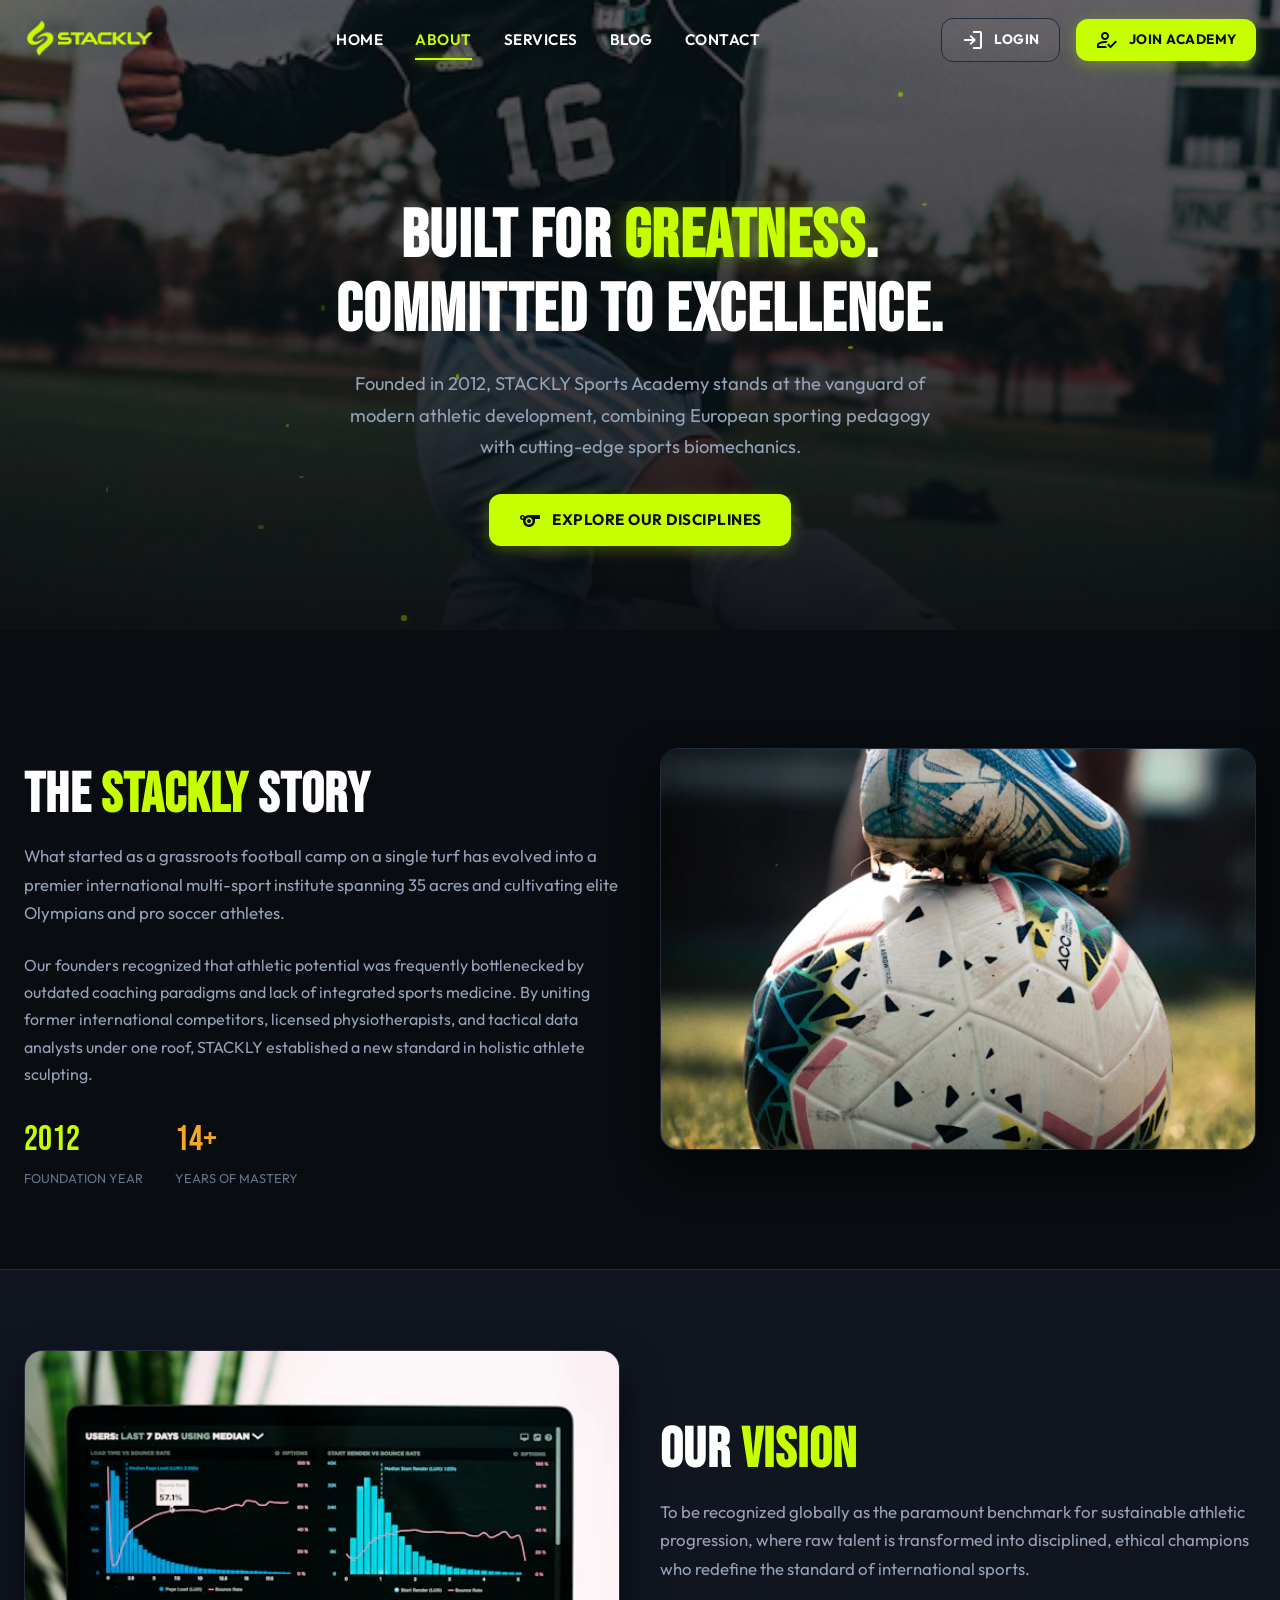
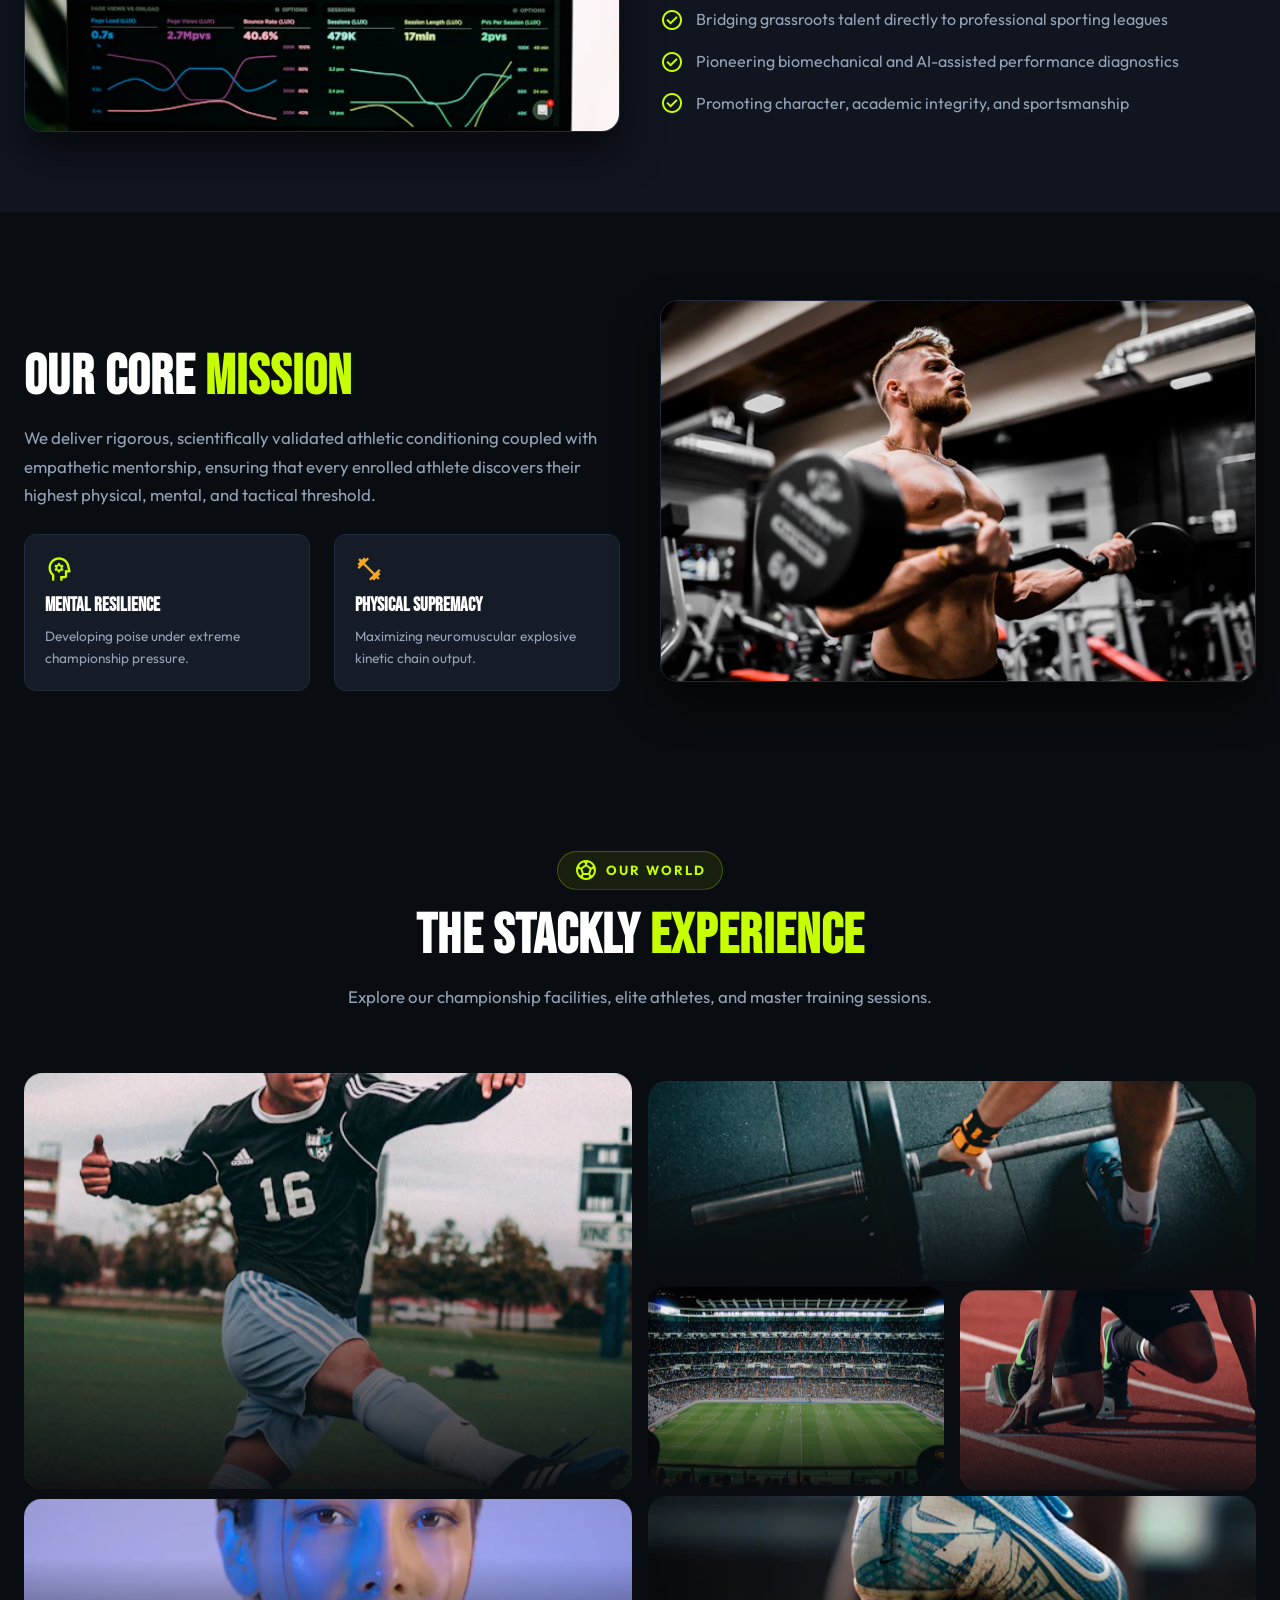
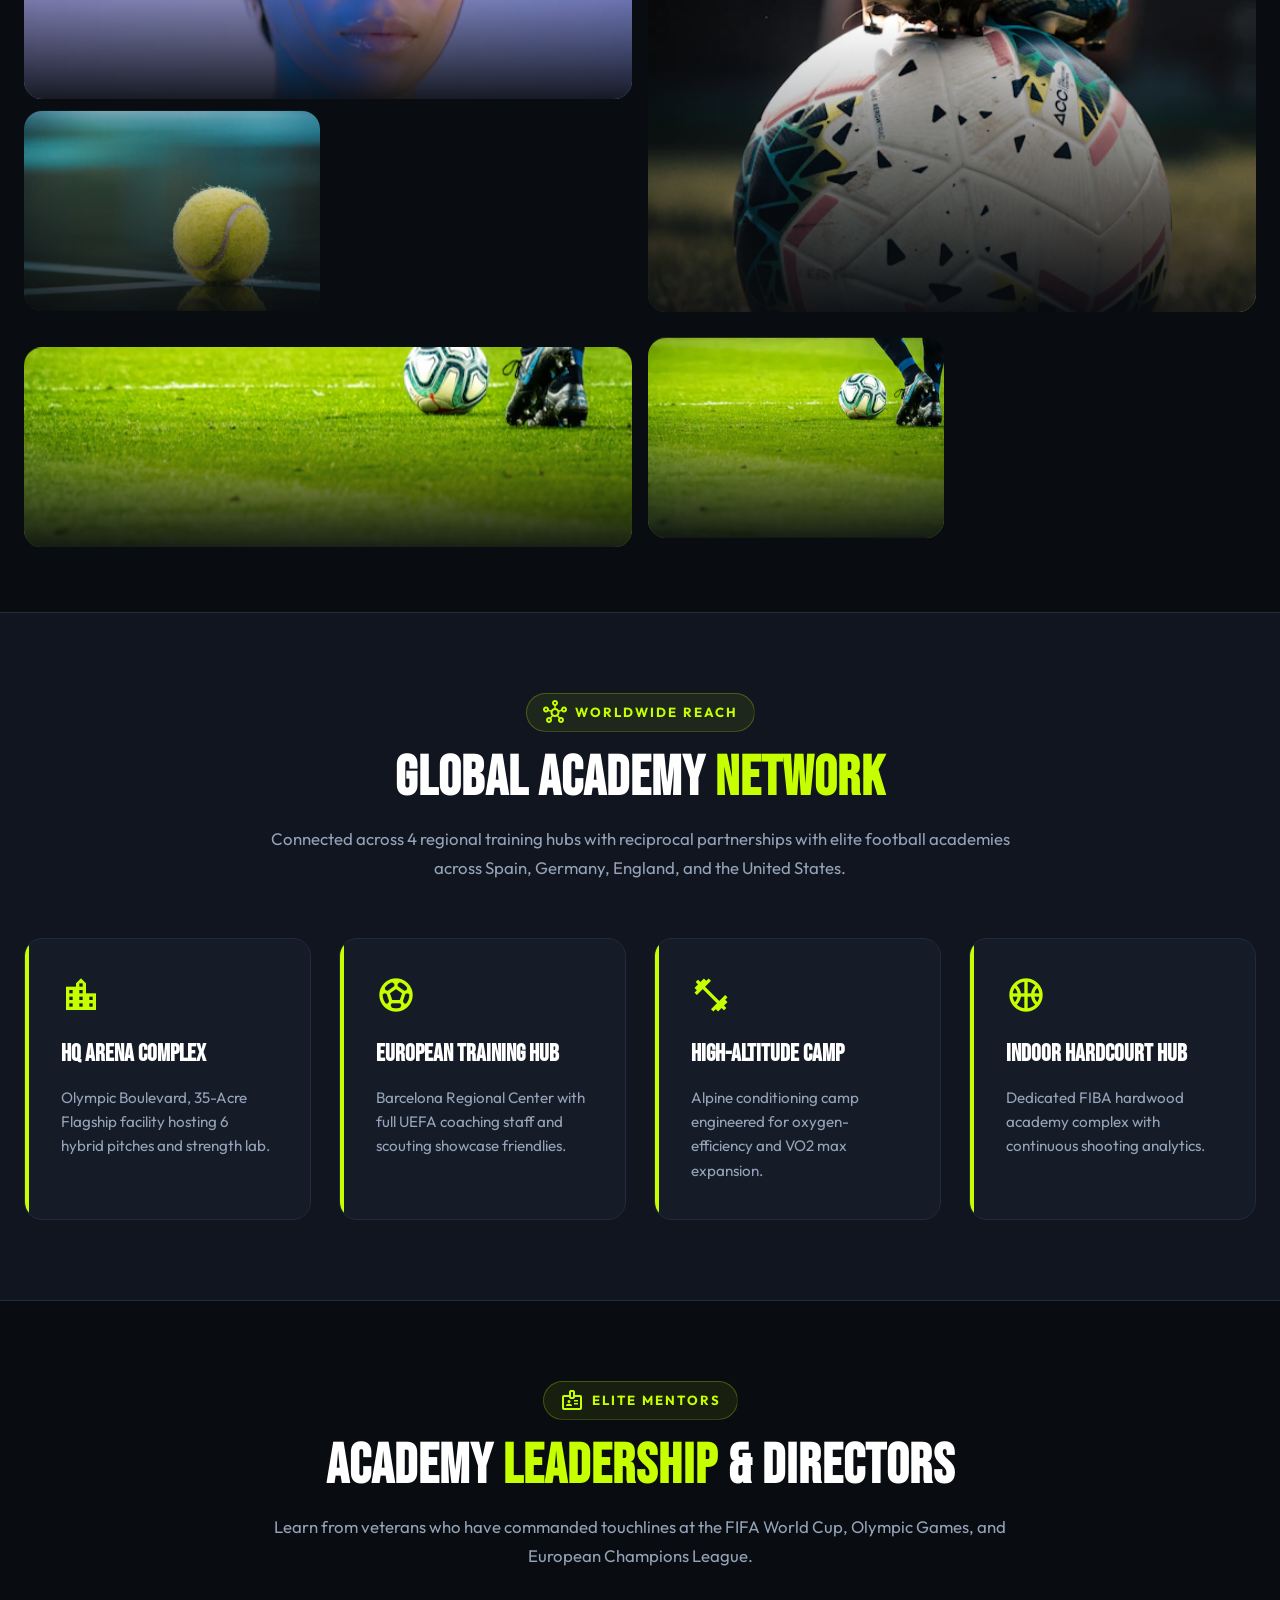
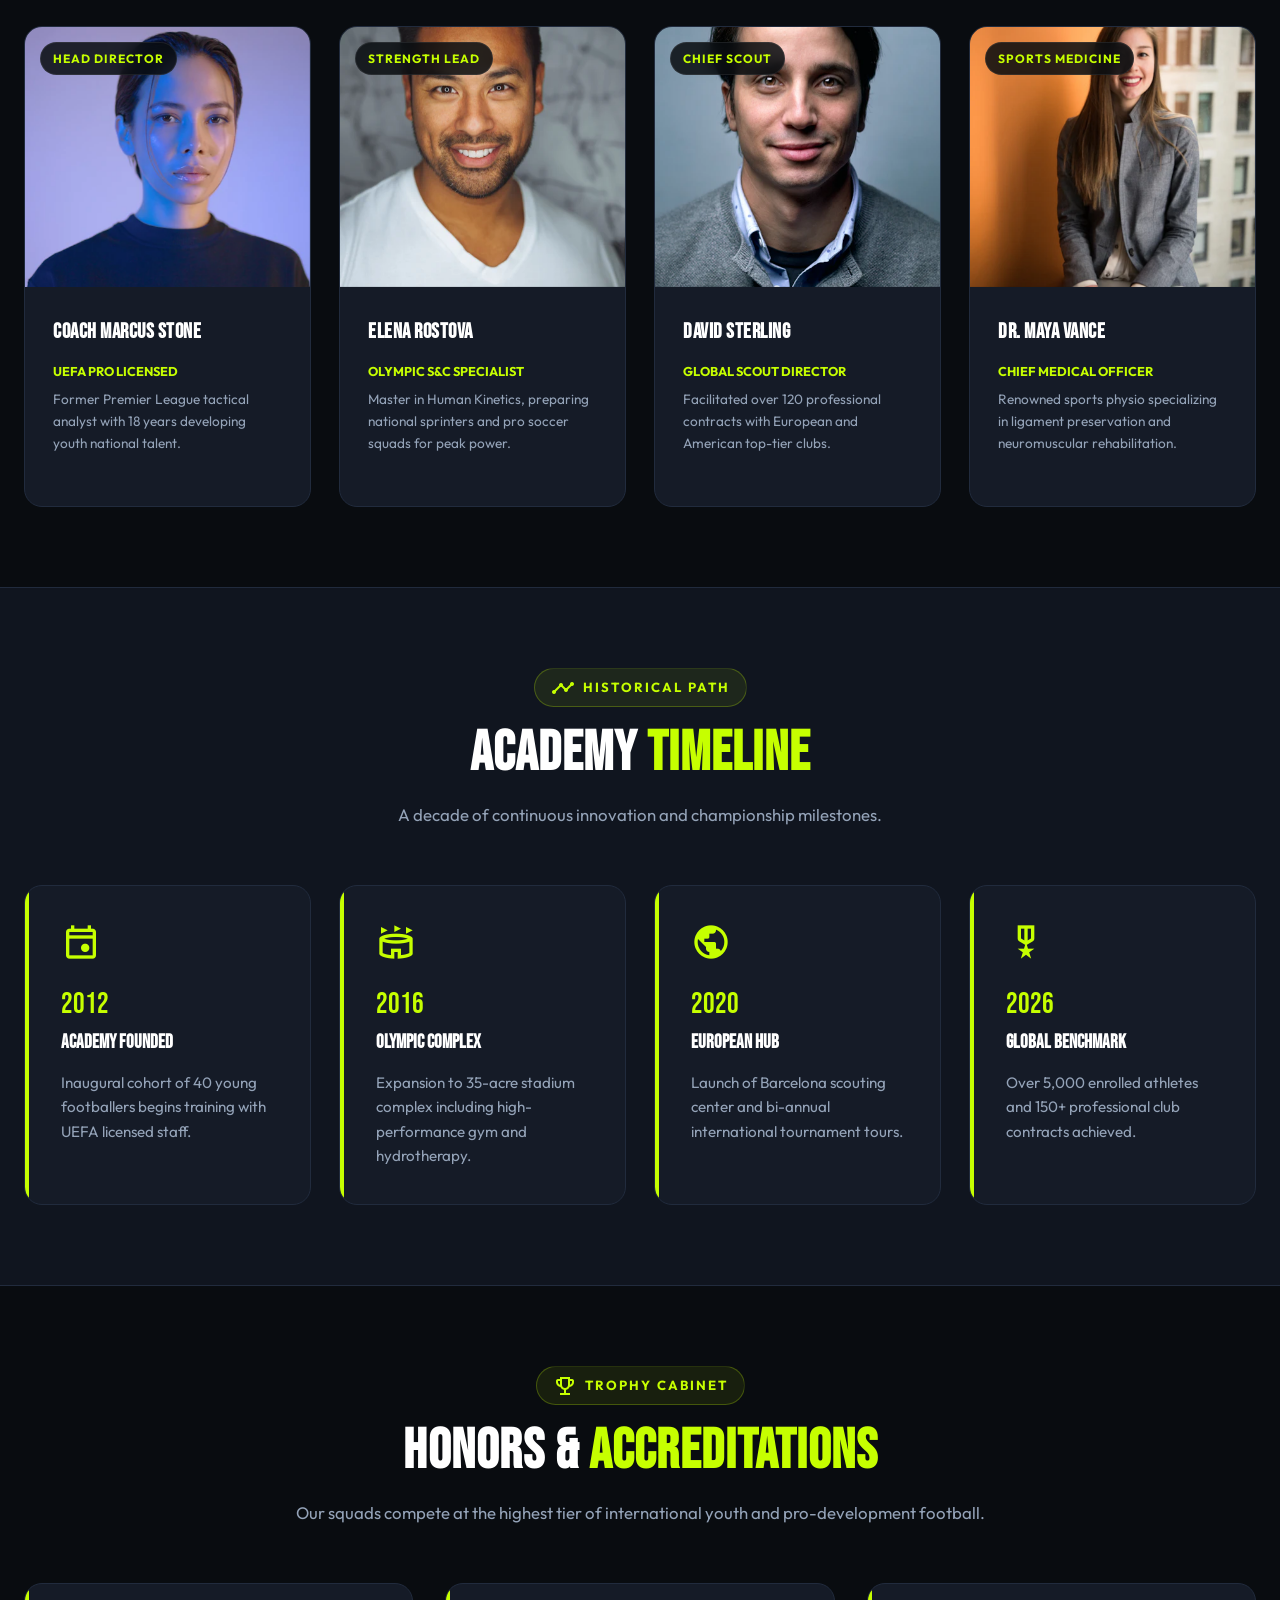
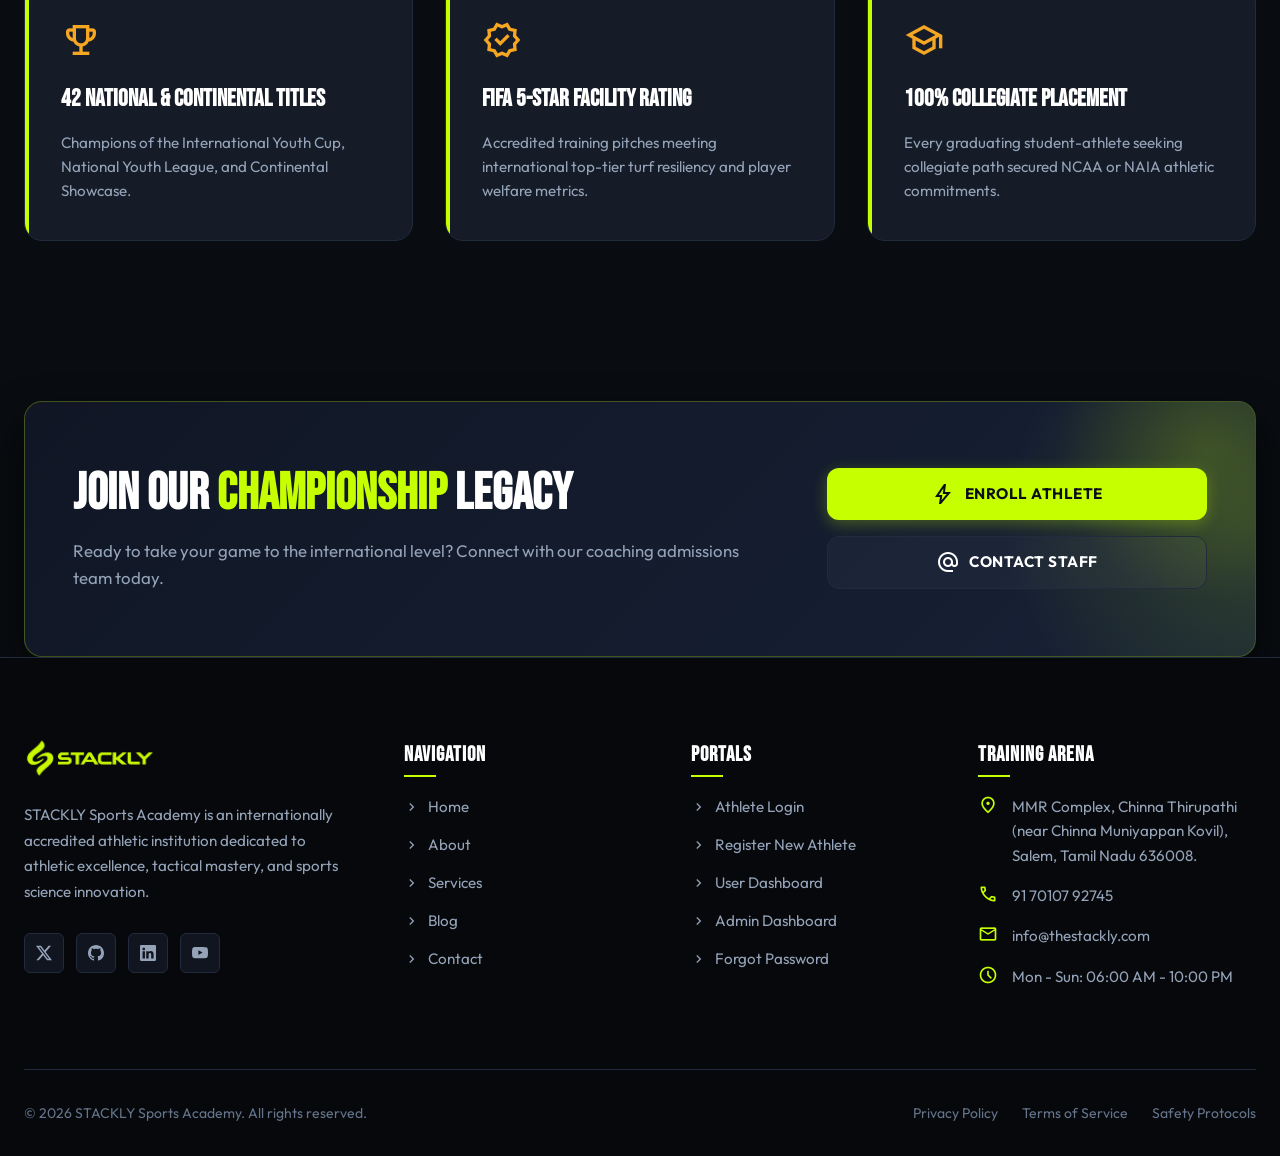
==== commit 4b59cd6b: "bugs of katharvan" ====
--- a/about.html
+++ b/about.html
@@ -281,7 +281,7 @@
         </div>
  
         <!-- Interactive Category Filter Bar -->
-        <div class="bento-filter-bar" role="group" aria-label="Filter STACKLY Experience gallery">
+        <!-- <div class="bento-filter-bar" role="group" aria-label="Filter STACKLY Experience gallery">
           <button type="button" class="bento-filter-btn active" data-filter="all">
             <span class="material-symbols-outlined">grid_view</span>
             <span>All Disciplines</span>
@@ -302,7 +302,7 @@
             <span class="material-symbols-outlined">emoji_events</span>
             <span>Matchday</span>
           </button>
-        </div>
+        </div> -->
  
         <div class="bento-grid" id="bentoGrid">
           <!-- Card 1: Large Featured Card -->
